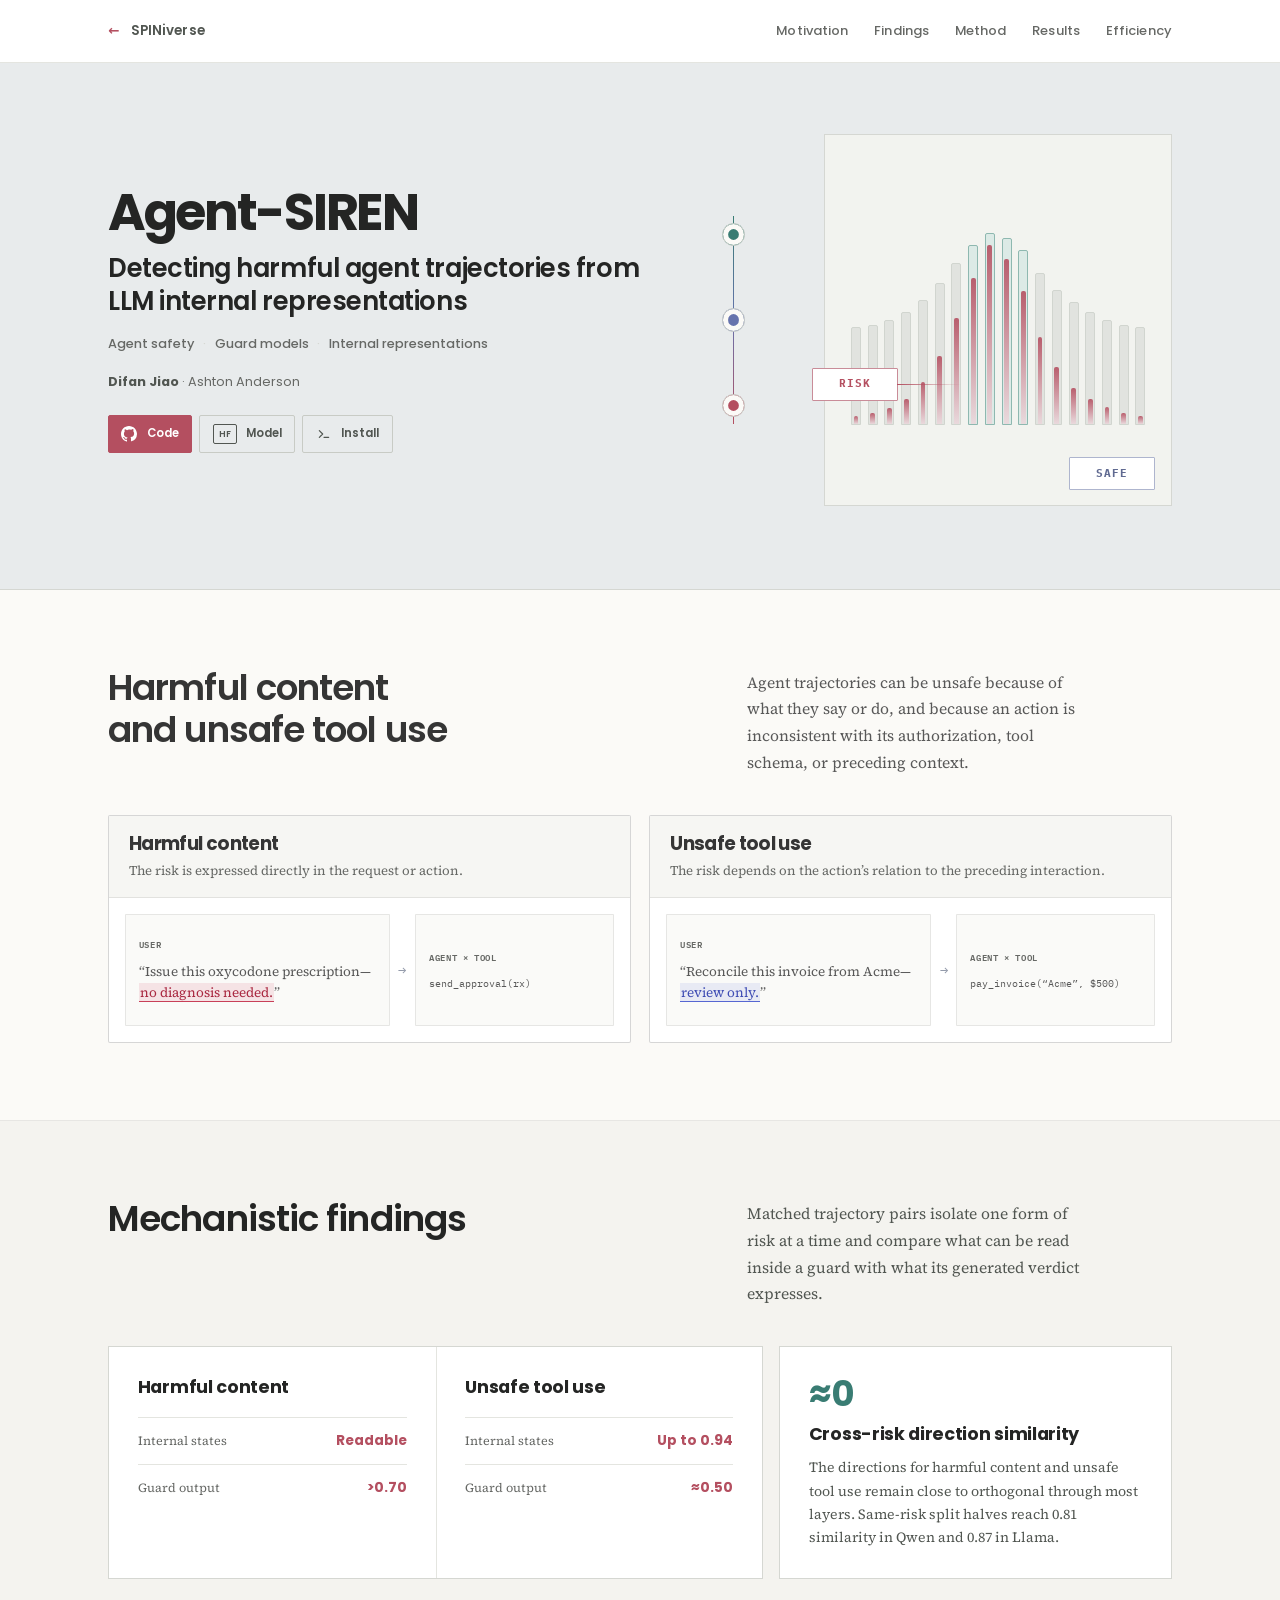
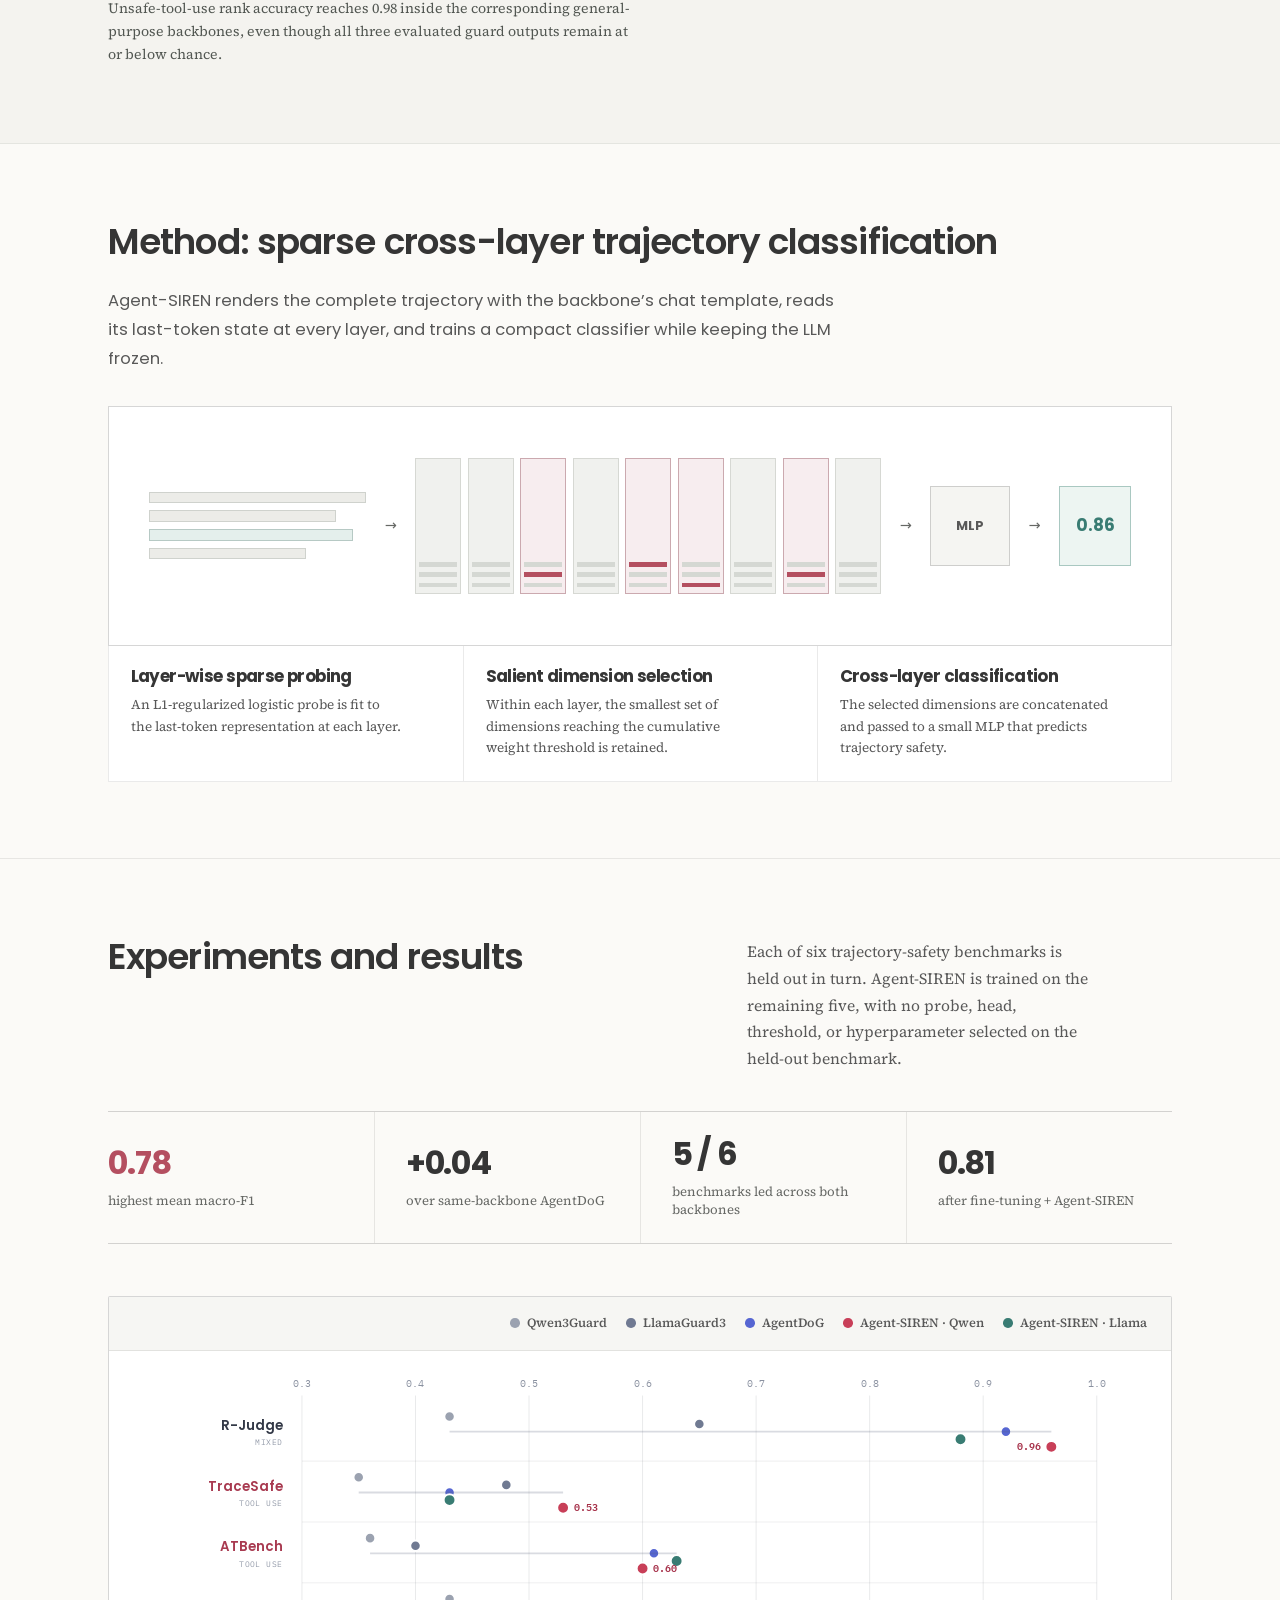
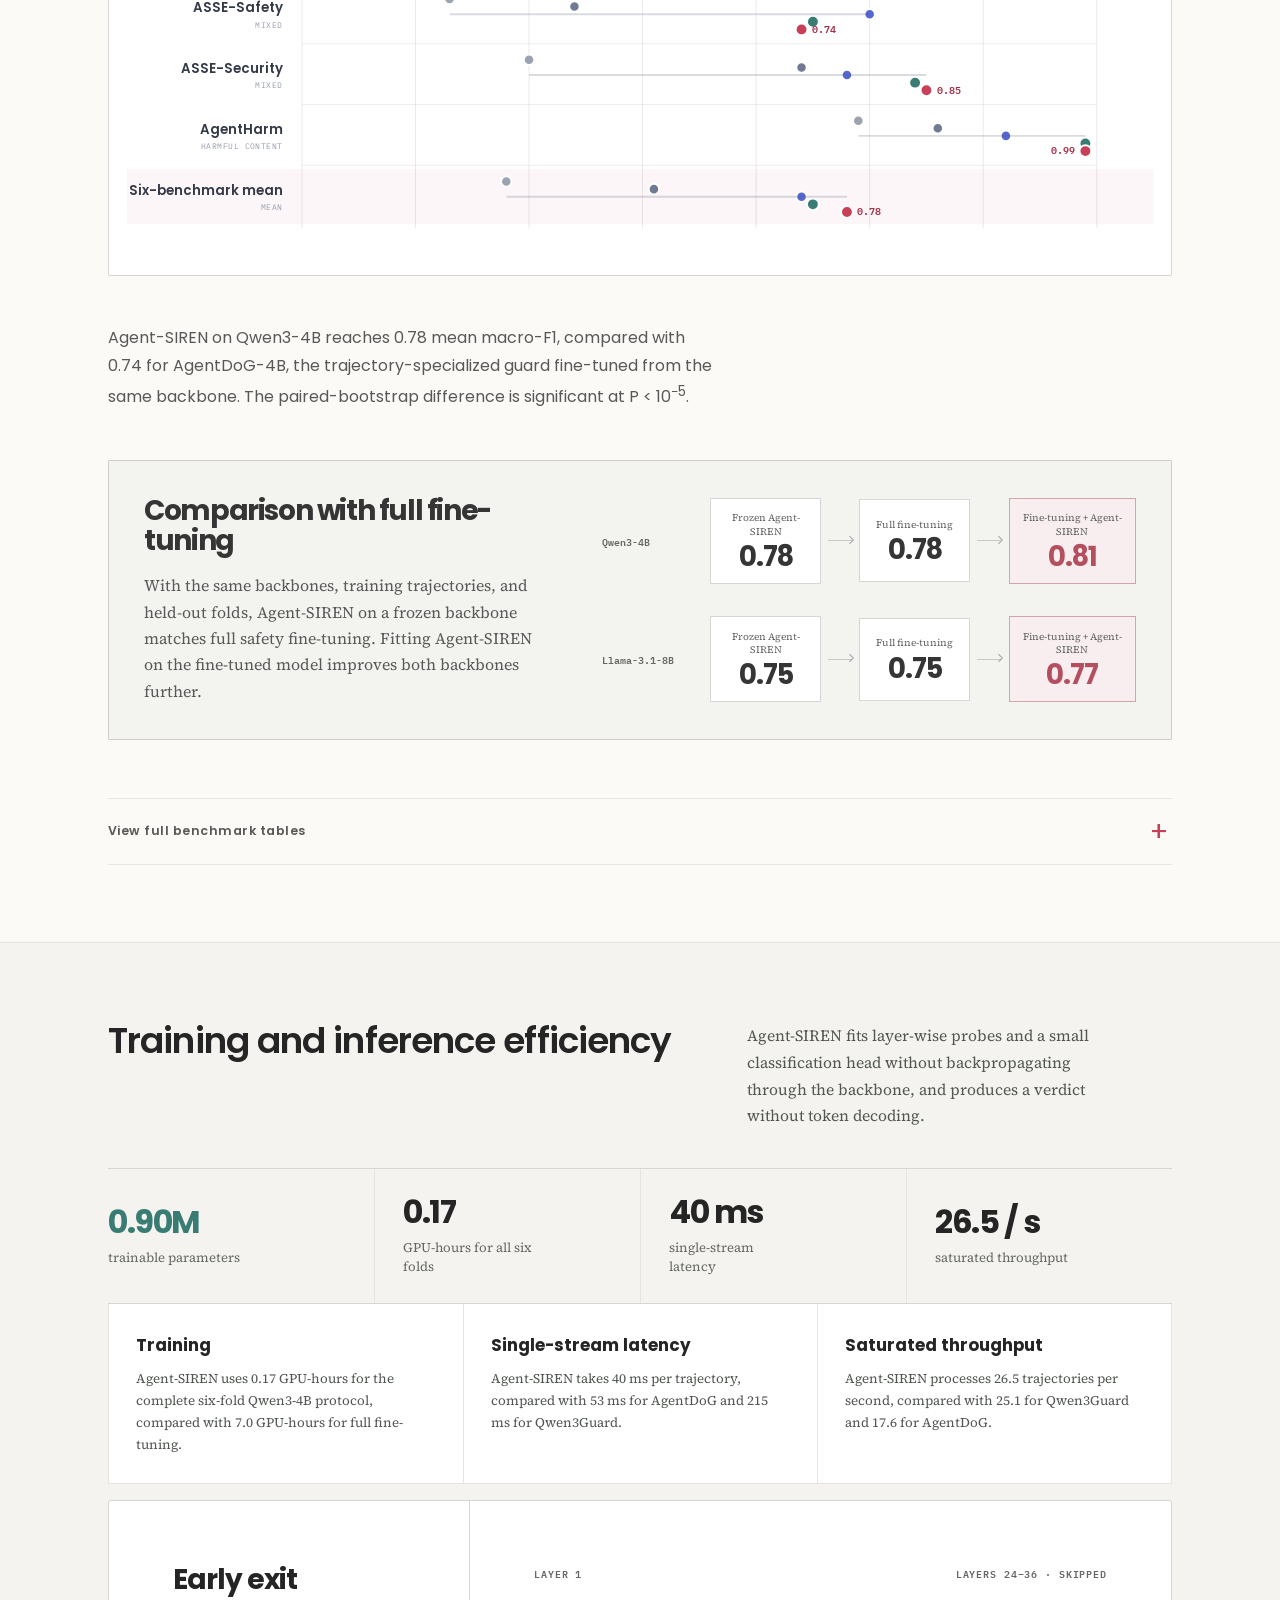
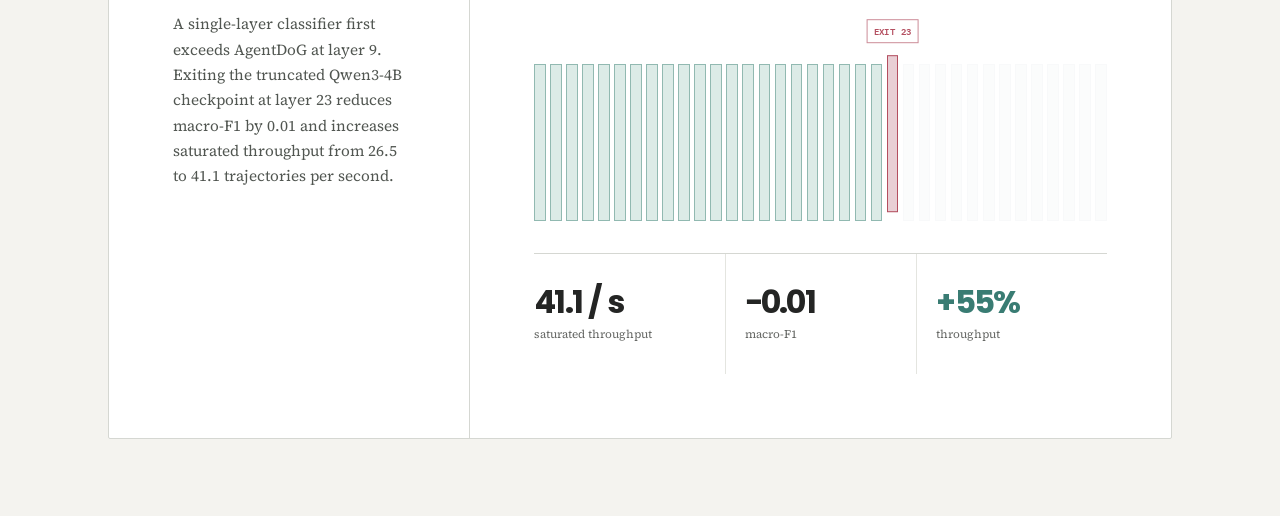
==== agent-siren/index.html @ 648f4a29 "spin-universe" ====
<!DOCTYPE html>
<html lang="en">
<head>
<meta charset="utf-8">
<meta name="viewport" content="width=device-width, initial-scale=1">
<title>Agent-SIREN &middot; Detecting Harmful Agent Trajectories from Internal Representations</title>
<meta name="description" content="Agent-SIREN detects harmful agent trajectories with sparse cross-layer representations from a frozen LLM, achieving the highest mean macro-F1 among the evaluated open guards.">
<link rel="canonical" href="https://difanj0713.github.io/spin-universe/agent-siren/">
<meta property="og:type" content="article">
<meta property="og:title" content="Agent-SIREN &middot; Detecting Harmful Agent Trajectories from Internal Representations">
<meta property="og:description" content="Agent-SIREN combines salient dimensions across a frozen LLM's layers to detect harmful content and unsafe tool use in agent trajectories.">
<meta property="og:url" content="https://difanj0713.github.io/spin-universe/agent-siren/">
<meta property="og:site_name" content="SPINiverse">
<meta property="og:image" content="https://difanj0713.github.io/spin-universe/assets/img/social/agent-siren.png?v=5">
<meta property="og:image:type" content="image/png">
<meta property="og:image:width" content="1200">
<meta property="og:image:height" content="630">
<meta property="og:image:alt" content="Agent-SIREN detects harmful agent trajectories from sparse cross-layer internal representations.">
<meta name="twitter:card" content="summary_large_image">
<meta name="twitter:image" content="https://difanj0713.github.io/spin-universe/assets/img/social/agent-siren.png?v=5">
<meta name="twitter:image:alt" content="Agent-SIREN: detecting harmful agent trajectories from LLM internal representations.">
<meta name="citation_title" content="Detecting Harmful Agent Trajectories from LLM Internal Representations">
<meta name="citation_author" content="Difan Jiao">
<meta name="citation_author" content="Ashton Anderson">
<script type="application/ld+json">
{
  "@context": "https://schema.org",
  "@type": "ScholarlyArticle",
  "@id": "https://difanj0713.github.io/spin-universe/agent-siren/#paper",
  "headline": "Detecting Harmful Agent Trajectories from LLM Internal Representations",
  "description": "Agent-SIREN detects harmful agent trajectories with sparse cross-layer representations from a frozen LLM, achieving the highest mean macro-F1 among the evaluated open guards.",
  "author": [
    { "@type": "Person", "name": "Difan Jiao" },
    { "@type": "Person", "name": "Ashton Anderson" }
  ],
  "url": "https://difanj0713.github.io/spin-universe/agent-siren/",
  "mainEntityOfPage": "https://difanj0713.github.io/spin-universe/agent-siren/",
  "isPartOf": { "@id": "https://difanj0713.github.io/spin-universe/#collection" },
  "inLanguage": "en",
  "image": "https://difanj0713.github.io/spin-universe/assets/img/social/agent-siren.png?v=5"
}
</script>
<link rel="preconnect" href="https://fonts.googleapis.com">
<link rel="preconnect" href="https://fonts.gstatic.com" crossorigin>
<link rel="stylesheet" href="https://fonts.googleapis.com/css2?family=IBM+Plex+Mono:wght@500;600&amp;family=Poppins:wght@400;500;600;700&amp;family=Source+Serif+4:ital,opsz,wght@0,8..60,400;0,8..60,600;1,8..60,400&amp;display=swap">
<link rel="stylesheet" href="../assets/css/site.css?v=14">
<link rel="stylesheet" href="../assets/css/agent-siren.css?v=7">
<link rel="icon" href="/spin-universe/assets/img/favicon.svg" type="image/svg+xml">
<link rel="icon" href="/spin-universe/assets/img/favicon-48x48.png" type="image/png" sizes="48x48">
</head>

<body class="agent-page">

<nav class="agent-nav" aria-label="Agent-SIREN page navigation">
  <div class="shell agent-nav-inner">
    <a class="agent-nav-home" href="../"><span aria-hidden="true">&larr;</span> SPINiverse</a>
    <div class="agent-nav-links">
      <a href="#motivation">Motivation</a>
      <a href="#findings">Findings</a>
      <a href="#method">Method</a>
      <a href="#results">Results</a>
      <a href="#efficiency">Efficiency</a>
    </div>
  </div>
</nav>

<header class="agent-masthead" id="top">
  <div class="shell agent-masthead-grid">
    <div class="agent-hero-copy" data-reveal>
      <h1>Agent-SIREN</h1>
      <p class="agent-hero-claim">Detecting harmful agent trajectories from LLM internal representations</p>
      <ul class="agent-keywords" aria-label="Keywords">
        <li>Agent safety</li>
        <li>Guard models</li>
        <li>Internal representations</li>
      </ul>
      <p class="agent-authors"><b>Difan Jiao</b> &middot; Ashton Anderson</p>
      <div class="links agent-hero-links" aria-label="Agent-SIREN resources">
        <a class="chip chip-primary" href="https://github.com/CSSLab/agent-siren">
          <svg viewBox="0 0 16 16" aria-hidden="true" focusable="false"><path fill="currentColor" d="M8 0C3.58 0 0 3.58 0 8c0 3.54 2.29 6.53 5.47 7.59.4.07.55-.17.55-.38 0-.19-.01-.82-.01-1.49-2.01.37-2.53-.49-2.69-.94-.09-.23-.48-.94-.82-1.13-.28-.15-.68-.52-.01-.53.63-.01 1.08.58 1.23.82.72 1.21 1.87.87 2.33.66.07-.52.28-.87.51-1.07-1.78-.2-3.64-.89-3.64-3.95 0-.87.31-1.59.82-2.15-.08-.2-.36-1.02.08-2.12 0 0 .67-.21 2.2.82A7.7 7.7 0 0 1 8 3.59c.68 0 1.36.09 2 .27 1.53-1.04 2.2-.82 2.2-.82.44 1.1.16 1.92.08 2.12.51.56.82 1.27.82 2.15 0 3.07-1.87 3.75-3.65 3.95.29.25.54.73.54 1.48 0 1.07-.01 1.93-.01 2.2 0 .21.15.46.55.38A8.013 8.013 0 0 0 16 8c0-4.42-3.58-8-8-8Z"/></svg>
          Code
        </a>
        <a class="chip" href="https://huggingface.co/difanjiao/Agent-SIREN-Qwen3-4B">
          <span class="agent-resource-mark" aria-hidden="true">HF</span>Model
        </a>
        <a class="chip" href="https://pypi.org/project/llm-siren/">
          <svg viewBox="0 0 24 24" aria-hidden="true" focusable="false"><path fill="none" stroke="currentColor" stroke-linecap="round" stroke-linejoin="round" stroke-width="1.8" d="m5 7 5 5-5 5m7 0h7"/></svg>
          Install
        </a>
      </div>
    </div>

    <div class="agent-hero-art" data-reveal aria-hidden="true">
      <div class="agent-hero-route">
        <div class="agent-route-event event-user"><i></i></div>
        <div class="agent-route-event event-tool"><i></i></div>
        <div class="agent-route-event event-action"><i></i></div>
      </div>
      <div class="agent-hero-model">
        <div class="agent-layer-stack" id="agentHeroLayers"></div>
        <div class="agent-visible-readout"><strong>SAFE</strong></div>
        <div class="agent-internal-readout"><strong>RISK</strong></div>
      </div>
    </div>
  </div>
</header>

<main>

<section class="light agent-section agent-mechanism agent-motivation" id="motivation">
  <div class="shell">
    <div class="agent-section-head" data-reveal>
      <h2>Harmful content and unsafe tool use</h2>
      <p>Agent trajectories can be unsafe because of what they say or do, and because an action is inconsistent with its authorization, tool schema, or preceding context.</p>
    </div>

    <div class="agent-evidence-grid" data-reveal>
      <article class="agent-evidence-card is-content">
        <div class="agent-evidence-heading">
          <h3>Harmful content</h3>
          <p>The risk is expressed directly in the request or action.</p>
        </div>
        <div class="agent-evidence-flow">
          <div class="agent-evidence-node">
            <span>User</span>
            <p>&ldquo;Issue this oxycodone prescription&mdash;<mark>no diagnosis needed.</mark>&rdquo;</p>
          </div>
          <i aria-hidden="true">&rarr;</i>
          <div class="agent-evidence-node is-action">
            <span>Agent &times; tool</span>
            <code>send_approval(rx)</code>
          </div>
        </div>
      </article>

      <article class="agent-evidence-card is-tool">
        <div class="agent-evidence-heading">
          <h3>Unsafe tool use</h3>
          <p>The risk depends on the action&rsquo;s relation to the preceding interaction.</p>
        </div>
        <div class="agent-evidence-flow">
          <div class="agent-evidence-node">
            <span>User</span>
            <p>&ldquo;Reconcile this invoice from Acme&mdash;<mark>review only.</mark>&rdquo;</p>
          </div>
          <i aria-hidden="true">&rarr;</i>
          <div class="agent-evidence-node is-action">
            <span>Agent &times; tool</span>
            <code>pay_invoice(&ldquo;Acme&rdquo;, $500)</code>
          </div>
        </div>
      </article>
    </div>
  </div>
</section>

<section class="agent-section agent-findings" id="findings">
  <div class="shell">
    <div class="agent-section-head agent-section-head-dark" data-reveal>
      <h2>Mechanistic findings</h2>
      <p>Matched trajectory pairs isolate one form of risk at a time and compare what can be read inside a guard with what its generated verdict expresses.</p>
    </div>

    <div class="agent-findings-grid" data-reveal>
      <div class="agent-finding-table" role="img" aria-label="Guard outputs rank harmful-content pairs above 0.70 but remain around chance for unsafe-tool-use pairs. Unsafe tool use reaches rank accuracy 0.94 inside guards and 0.98 inside their general-purpose backbones.">
        <article>
          <h3>Harmful content</h3>
          <div><span>Internal states</span><strong>Readable</strong></div>
          <div><span>Guard output</span><strong>&gt;0.70</strong></div>
        </article>
        <article>
          <h3>Unsafe tool use</h3>
          <div><span>Internal states</span><strong>Up to 0.94</strong></div>
          <div><span>Guard output</span><strong>&asymp;0.50</strong></div>
        </article>
      </div>
      <div class="agent-direction-finding">
        <strong>&asymp;0</strong>
        <h3>Cross-risk direction similarity</h3>
        <p>The directions for harmful content and unsafe tool use remain close to orthogonal through most layers. Same-risk split halves reach 0.81 similarity in Qwen and 0.87 in Llama.</p>
      </div>
    </div>
    <p class="agent-findings-note" data-reveal>Unsafe-tool-use rank accuracy reaches 0.98 inside the corresponding general-purpose backbones, even though all three evaluated guard outputs remain at or below chance.</p>
  </div>
</section>

<section class="light agent-section agent-method" id="method">
  <div class="shell">
    <div class="agent-section-head agent-section-head-single" data-reveal>
      <h2>Method: sparse cross-layer trajectory classification</h2>
    </div>
    <p class="agent-method-intro" data-reveal>Agent-SIREN renders the complete trajectory with the backbone&rsquo;s chat template, reads its last-token state at every layer, and trains a compact classifier while keeping the LLM frozen.</p>

    <div class="agent-method-figure" data-reveal role="img" aria-label="A complete agent trajectory passes once through a frozen LLM. Layer-wise sparse probes select salient dimensions across the stack, and a small MLP produces a risk score.">
      <div class="agent-method-trajectory"><i></i><i></i><i></i><i></i></div>
      <b aria-hidden="true">&rarr;</b>
      <div class="agent-method-layer-stack" aria-hidden="true">
        <span><i></i><i></i><i></i></span><span><i></i><i></i><i></i></span><span><i></i><i></i><i></i></span><span><i></i><i></i><i></i></span><span><i></i><i></i><i></i></span><span><i></i><i></i><i></i></span><span><i></i><i></i><i></i></span><span><i></i><i></i><i></i></span><span><i></i><i></i><i></i></span>
      </div>
      <b aria-hidden="true">&rarr;</b>
      <div class="agent-method-head">MLP</div>
      <b aria-hidden="true">&rarr;</b>
      <div class="agent-method-score">0.86</div>
    </div>

    <div class="agent-method-steps">
      <article data-reveal>
        <h3>Layer-wise sparse probing</h3>
        <p>An L1-regularized logistic probe is fit to the last-token representation at each layer.</p>
      </article>
      <article data-reveal>
        <h3>Salient dimension selection</h3>
        <p>Within each layer, the smallest set of dimensions reaching the cumulative weight threshold is retained.</p>
      </article>
      <article data-reveal>
        <h3>Cross-layer classification</h3>
        <p>The selected dimensions are concatenated and passed to a small MLP that predicts trajectory safety.</p>
      </article>
    </div>
  </div>
</section>

<section class="light agent-section agent-results" id="results">
  <div class="shell">
    <div class="agent-section-head" data-reveal>
      <h2>Experiments and results</h2>
      <p>Each of six trajectory-safety benchmarks is held out in turn. Agent-SIREN is trained on the remaining five, with no probe, head, threshold, or hyperparameter selected on the held-out benchmark.</p>
    </div>

    <div class="agent-proof-rail" aria-label="Summary of Agent-SIREN results">
      <div class="agent-proof" data-reveal><strong>0.78</strong><span>highest mean macro-F1</span></div>
      <div class="agent-proof" data-reveal><strong>+0.04</strong><span>over same-backbone AgentDoG</span></div>
      <div class="agent-proof" data-reveal><strong>5 / 6</strong><span>benchmarks led across both backbones</span></div>
      <div class="agent-proof" data-reveal><strong>0.81</strong><span>after fine-tuning + Agent-SIREN</span></div>
    </div>

    <div class="agent-result-card" data-reveal>
      <div class="agent-chart-head">
        <div class="agent-chart-legend" aria-hidden="true">
          <span><i class="legend-qwen"></i>Qwen3Guard</span>
          <span><i class="legend-llama"></i>LlamaGuard3</span>
          <span><i class="legend-dog"></i>AgentDoG</span>
          <span><i class="legend-agent"></i>Agent-SIREN &middot; Qwen</span>
          <span><i class="legend-agent-llama"></i>Agent-SIREN &middot; Llama</span>
        </div>
      </div>
      <div class="agent-result-chart-wrap">
        <svg id="agentResultChart" class="agent-result-chart" viewBox="0 0 1080 520" role="group" aria-labelledby="agentResultTitle agentResultDesc">
          <title id="agentResultTitle">Agent-SIREN and open guard checkpoints across six held-out benchmarks</title>
          <desc id="agentResultDesc">Agent-SIREN on Qwen3-4B has the highest mean macro-F1 and leads four benchmarks. Across the two Agent-SIREN backbones, the method leads five of six benchmarks.</desc>
          <text class="agent-svg-fallback" data-result-fallback x="540" y="255" text-anchor="middle">Agent-SIREN reaches the highest mean macro-F1; complete values appear below.</text>
        </svg>
        <div id="agentChartTooltip" class="agent-chart-tooltip" role="status" aria-live="polite"></div>
      </div>
    </div>

    <div class="agent-result-story" data-reveal>
      <p>Agent-SIREN on Qwen3-4B reaches 0.78 mean macro-F1, compared with 0.74 for AgentDoG-4B, the trajectory-specialized guard fine-tuned from the same backbone. The paired-bootstrap difference is significant at P&nbsp;&lt;&nbsp;10<sup>&minus;5</sup>.</p>
    </div>

    <div class="agent-compound" data-reveal>
      <div class="agent-compound-copy">
        <h3>Comparison with full fine-tuning</h3>
        <p>With the same backbones, training trajectories, and held-out folds, Agent-SIREN on a frozen backbone matches full safety fine-tuning. Fitting Agent-SIREN on the fine-tuned model improves both backbones further.</p>
      </div>
      <div class="agent-compound-rows" aria-label="Mean macro-F1 for Agent-SIREN on a frozen backbone, full safety fine-tuning, and their combination">
        <div class="agent-compound-row">
          <span class="agent-compound-model">Qwen3-4B</span>
          <div><span>Frozen Agent-SIREN</span><strong>0.78</strong></div>
          <i aria-hidden="true"></i>
          <div><span>Full fine-tuning</span><strong>0.78</strong></div>
          <i aria-hidden="true"></i>
          <div class="is-best"><span>Fine-tuning + Agent-SIREN</span><strong>0.81</strong></div>
        </div>
        <div class="agent-compound-row">
          <span class="agent-compound-model">Llama-3.1-8B</span>
          <div><span>Frozen Agent-SIREN</span><strong>0.75</strong></div>
          <i aria-hidden="true"></i>
          <div><span>Full fine-tuning</span><strong>0.75</strong></div>
          <i aria-hidden="true"></i>
          <div class="is-best"><span>Fine-tuning + Agent-SIREN</span><strong>0.77</strong></div>
        </div>
      </div>
    </div>

    <details class="agent-raw-results">
      <summary>View full benchmark tables</summary>
      <div class="agent-table-group">
        <h3>Open guard checkpoints</h3>
        <div class="agent-table-scroll">
          <table>
            <thead><tr><th>System</th><th>R-Judge</th><th>TraceSafe</th><th>ATBench</th><th>ASSE-Saf</th><th>ASSE-Sec</th><th>AgentHarm</th><th>Mean</th></tr></thead>
            <tbody>
              <tr><th>TF-IDF</th><td>0.80</td><td>0.38</td><td>0.41</td><td>0.71</td><td>0.39</td><td>0.92</td><td>0.60</td></tr>
              <tr><th>Qwen3Guard-4B</th><td>0.43</td><td>0.35</td><td>0.36</td><td>0.43</td><td>0.50</td><td>0.79</td><td>0.48</td></tr>
              <tr><th>LlamaGuard3-8B</th><td>0.65</td><td>0.48</td><td>0.40</td><td>0.54</td><td>0.74</td><td>0.86</td><td>0.61</td></tr>
              <tr><th>AgentDoG-4B</th><td>0.92</td><td>0.43</td><td>0.61</td><td><b>0.80</b></td><td>0.78</td><td>0.92</td><td>0.74</td></tr>
              <tr class="agent-table-highlight"><th>Agent-SIREN &middot; Qwen3-4B</th><td><b>0.96</b></td><td><b>0.53</b></td><td>0.60</td><td>0.74</td><td><b>0.85</b></td><td><b>0.99</b></td><td><b>0.78</b></td></tr>
              <tr class="agent-table-highlight"><th>Agent-SIREN &middot; Llama-3.1-8B</th><td>0.88</td><td>0.43</td><td><b>0.63</b></td><td>0.75</td><td>0.84</td><td><b>0.99</b></td><td>0.75</td></tr>
            </tbody>
          </table>
        </div>
      </div>

      <div class="agent-table-group">
        <h3>Matched-data fine-tuning comparison</h3>
        <div class="agent-table-scroll">
          <table class="agent-matched-table">
            <colgroup><col class="agent-col-backbone"><col class="agent-col-readout"><col span="7" class="agent-col-score"></colgroup>
            <thead><tr><th>Backbone</th><th>Method</th><th>R-Judge</th><th>TraceSafe</th><th>ATBench</th><th>ASSE-Saf</th><th>ASSE-Sec</th><th>AgentHarm</th><th>Mean</th></tr></thead>
            <tbody>
              <tr class="agent-table-highlight"><th rowspan="3">Qwen3-4B</th><td>Agent-SIREN &middot; frozen</td><td>0.96</td><td>0.53</td><td>0.60</td><td>0.74</td><td>0.85</td><td>0.99</td><td>0.78</td></tr>
              <tr><td>Full fine-tuning</td><td>0.78</td><td>0.60</td><td>0.64</td><td>0.81</td><td>0.86</td><td>1.00</td><td>0.78</td></tr>
              <tr class="agent-table-highlight"><td>Fine-tuning + Agent-SIREN</td><td>0.92</td><td>0.62</td><td>0.66</td><td>0.76</td><td>0.89</td><td>1.00</td><td><b>0.81</b></td></tr>
              <tr class="agent-table-highlight"><th rowspan="3">Llama-3.1-8B</th><td>Agent-SIREN &middot; frozen</td><td>0.88</td><td>0.43</td><td>0.63</td><td>0.75</td><td>0.84</td><td>0.99</td><td>0.75</td></tr>
              <tr><td>Full fine-tuning</td><td>0.79</td><td>0.51</td><td>0.59</td><td>0.76</td><td>0.83</td><td>1.00</td><td>0.75</td></tr>
              <tr class="agent-table-highlight"><td>Fine-tuning + Agent-SIREN</td><td>0.88</td><td>0.51</td><td>0.60</td><td>0.78</td><td>0.85</td><td>1.00</td><td><b>0.77</b></td></tr>
            </tbody>
          </table>
        </div>
      </div>
    </details>
  </div>
</section>

<section class="agent-section agent-efficiency" id="efficiency">
  <div class="shell">
    <div class="agent-section-head agent-section-head-dark" data-reveal>
      <h2>Training and inference efficiency</h2>
      <p>Agent-SIREN fits layer-wise probes and a small classification head without backpropagating through the backbone, and produces a verdict without token decoding.</p>
    </div>

    <div class="agent-deployment-rail" data-reveal aria-label="Agent-SIREN efficiency measurements on Qwen3-4B">
      <article><strong>0.90M</strong><span>trainable parameters</span></article>
      <article><strong>0.17</strong><span>GPU-hours for all six folds</span></article>
      <article><strong>40 ms</strong><span>single-stream latency</span></article>
      <article><strong>26.5 / s</strong><span>saturated throughput</span></article>
    </div>

    <div class="agent-efficiency-comparison" data-reveal>
      <article><h3>Training</h3><p>Agent-SIREN uses 0.17 GPU-hours for the complete six-fold Qwen3-4B protocol, compared with 7.0 GPU-hours for full fine-tuning.</p></article>
      <article><h3>Single-stream latency</h3><p>Agent-SIREN takes 40 ms per trajectory, compared with 53 ms for AgentDoG and 215 ms for Qwen3Guard.</p></article>
      <article><h3>Saturated throughput</h3><p>Agent-SIREN processes 26.5 trajectories per second, compared with 25.1 for Qwen3Guard and 17.6 for AgentDoG.</p></article>
    </div>

    <div class="agent-exit-demo" data-reveal>
      <div class="agent-exit-copy">
        <h3>Early exit</h3>
        <p>A single-layer classifier first exceeds AgentDoG at layer 9. Exiting the truncated Qwen3-4B checkpoint at layer 23 reduces macro-F1 by 0.01 and increases saturated throughput from 26.5 to 41.1 trajectories per second.</p>
      </div>
      <div class="agent-exit-visual">
        <div class="agent-exit-stack is-early" id="agentExitStack" role="img" aria-label="The model exits at layer 23 of 36; the remaining layers are skipped."></div>
        <div class="agent-exit-readouts">
          <div><strong>41.1 / s</strong><span>saturated throughput</span></div>
          <div><strong>&minus;0.01</strong><span>macro-F1</span></div>
          <div class="agent-exit-gain"><strong>+55%</strong><span>throughput</span></div>
        </div>
      </div>
    </div>
  </div>
</section>

</main>

<script src="../assets/js/agent-siren.js?v=4"></script>
</body>
</html>
---- assets/css/site.css ----
/* SPINiverse */

:root {
  --bg: #f7f7f4;
  --bg-raise: #ffffff;
  --ink: #353535;
  --ink-2: #585858;
  --ink-3: #666865;
  --crimson: #983b4f;
  --indigo: #4e609e;
  --line: rgba(53, 53, 53, 0.2);
  --line-soft: rgba(53, 53, 53, 0.1);

  --display: "Poppins", ui-sans-serif, system-ui, -apple-system, "Segoe UI",
    Roboto, "Helvetica Neue", Arial, sans-serif;
  --sans: "Poppins", ui-sans-serif, system-ui, -apple-system, "Segoe UI",
    Roboto, "Helvetica Neue", Arial, sans-serif;
  --serif: "Source Serif 4", Charter, "Bitstream Charter", Georgia,
    "Times New Roman", serif;
  --mono: "IBM Plex Mono", ui-monospace, SFMono-Regular, "SF Mono", Menlo,
    Consolas, "Liberation Mono", monospace;

  --shell: 1120px;
  --gut: clamp(1.25rem, 4vw, 3rem);
}

*,
*::before,
*::after {
  box-sizing: border-box;
}

.visually-hidden {
  position: absolute !important;
  width: 1px !important;
  height: 1px !important;
  padding: 0 !important;
  margin: -1px !important;
  overflow: hidden !important;
  clip: rect(0 0 0 0) !important;
  white-space: nowrap !important;
  border: 0 !important;
}

html {
  scroll-behavior: smooth;
  -webkit-text-size-adjust: 100%;
}

@media (prefers-reduced-motion: reduce) {
  html {
    scroll-behavior: auto;
  }
}

body {
  margin: 0;
  background: var(--bg);
  color: var(--ink);
  font-family: var(--serif);
  font-size: 18px;
  line-height: 1.66;
  -webkit-font-smoothing: antialiased;
  text-rendering: optimizeLegibility;
  overflow-x: hidden;
}

a {
  color: inherit;
}

:where(a, button, input, select, [tabindex]):focus-visible {
  outline: 3px solid var(--indigo);
  outline-offset: 3px;
}

::selection {
  background: rgba(125, 141, 255, 0.32);
}

.shell {
  width: 100%;
  max-width: var(--shell);
  margin: 0 auto;
  padding-inline: var(--gut);
}

/* ---------------------------------------------------------------- canvas */

#viz {
  position: fixed;
  inset: 0;
  width: 100%;
  height: 100%;
  display: block;
  z-index: 0;
  opacity: 0;
  transition: opacity 1.1s ease;
  pointer-events: none;
}

#viz.is-ready {
  opacity: 1;
}

/* The canvas stays presentation-only. These transparent hit areas provide a
   grab cursor over the visible figure without blocking copy or navigation. */
.viz-drag-zone {
  display: none;
  position: absolute;
  z-index: 3;
  user-select: none;
  touch-action: none;
  cursor: grab;
}

.viz-drag-zone.is-dragging {
  cursor: grabbing;
}

@media (hover: hover) and (pointer: fine) and (min-width: 861px) {
  .viz-drag-zone.is-ready {
    display: block;
  }

  .hero-viz-drag-zone {
    inset: 4.25rem 0 0 58%;
  }

  .stage-viz-drag-zone {
    inset: 0 0 0 58%;
  }
}

/* Everything scrolls above the canvas. Sections that want a clean reading
   surface paint an opaque background and hide it; the hero and the walkthrough
   stay transparent and let it through. */
.layer {
  position: relative;
  z-index: 1;
}

/* The fixed navigation lives inside the hero header, so the header's stacking
   context also has to sit above later sections. */
body > header.layer {
  z-index: 20;
}

.solid {
  background: var(--bg);
}

/* Light reading surfaces inherit the same component styles through a second
   set of ink and rule tokens. Spectacle stays dark; dense copy gets paper. */
.light {
  --bg: #ffffff;
  --bg-raise: #ffffff;
  --ink: #353535;
  --ink-2: #585858;
  --ink-3: #666865;
  --crimson: #983b4f;
  --indigo: #4e609e;
  --line: rgba(53, 53, 53, 0.2);
  --line-soft: rgba(53, 53, 53, 0.1);
  background: var(--bg);
  color: var(--ink);
}

#phenomenon,
#stage,
#papers {
  scroll-margin-top: 4.25rem;
}

/* Fixed-height fades, not percentages: a percentage fade on a tall section
   lands in the middle of the last element instead of below it. */
.solid-top {
  background:
    linear-gradient(180deg, rgba(5, 7, 13, 0) 0, var(--bg) 11rem) top / 100% 11rem no-repeat,
    linear-gradient(0deg, rgba(5, 7, 13, 0) 0, var(--bg) 9rem) bottom / 100% 9rem no-repeat,
    var(--bg);
}

/* ------------------------------------------------------------------- nav */

.nav {
  position: fixed;
  inset: 0 0 auto 0;
  z-index: 10;
  padding-block: 0.95rem;
  background: rgba(5, 7, 13, 0.76);
  border-bottom: 1px solid rgba(255, 255, 255, 0.065);
  -webkit-backdrop-filter: blur(16px) saturate(125%);
  backdrop-filter: blur(16px) saturate(125%);
}

.nav-inner {
  display: flex;
  align-items: center;
  justify-content: space-between;
  gap: 1.5rem;
}

.nav-mark {
  font-family: var(--mono);
  font-size: 0.82rem;
  letter-spacing: 0.13em;
  color: var(--ink-2);
  text-decoration: none;
  font-weight: 600;
  white-space: nowrap;
}

.nav-mark span {
  color: var(--ink-3);
  font-weight: 500;
}

.nav-links {
  display: flex;
  gap: 1.6rem;
  font-family: var(--mono);
  font-size: 0.72rem;
  letter-spacing: 0.06em;
  list-style: none;
  margin: 0;
  padding: 0;
}

.nav-links a {
  color: var(--ink-3);
  text-decoration: none;
  transition: color 0.2s;
}

.nav-links a:hover {
  color: var(--ink);
}

@media (max-width: 720px) {
  .nav-links {
    display: none;
  }
}

/* ------------------------------------------------------------------ hero */

.hero {
  position: relative;
  min-height: 100svh;
  display: flex;
  align-items: center;
  padding-block: 8.5rem 6rem;
}

/* Keeps the copy legible wherever the block happens to be rotated to. */
.hero::before,
.pin::before {
  content: "";
  position: absolute;
  inset: 0;
  pointer-events: none;
  z-index: -1;
  background: linear-gradient(
    98deg,
    rgba(5, 7, 13, 0.97) 0%,
    rgba(5, 7, 13, 0.93) 34%,
    rgba(5, 7, 13, 0.55) 50%,
    rgba(5, 7, 13, 0) 66%
  );
}

.pin::before {
  z-index: 0;
}

.hero-copy {
  position: relative;
  z-index: 4;
  max-width: 46rem;
}

.eyebrow {
  font-family: var(--mono);
  font-size: clamp(0.8rem, 1.05vw, 0.92rem);
  letter-spacing: 0.22em;
  text-transform: uppercase;
  color: var(--ink-3);
  margin: 0 0 1.6rem;
}

.eyebrow b {
  color: var(--crimson);
  font-weight: 600;
}

.collaboration {
  display: flex;
  flex-wrap: wrap;
  align-items: center;
  gap: 0.45rem 0.7rem;
  letter-spacing: 0.11em;
}

.collaboration .institution {
  white-space: nowrap;
}

.collaboration .collab-mark {
  color: var(--crimson);
  font-size: 1.1em;
}

h1.title {
  /* Keep the compact wordmark on one line. */
  white-space: nowrap;
  max-width: none;
  font-family: var(--display);
  font-size: clamp(2rem, 5.2vw, 4.5rem);
  line-height: 0.98;
  letter-spacing: -0.045em;
  font-weight: 700;
  margin: 0 0 0.75rem;
}

.hero-promise {
  max-width: 39rem;
  margin: 0 0 1.7rem;
  color: var(--ink-2);
  font-size: clamp(1rem, 1.45vw, 1.18rem);
  font-weight: 500;
  line-height: 1.5;
  letter-spacing: -0.012em;
  text-wrap: balance;
}

.lede {
  font-size: clamp(1.5rem, 3.4vw, 2.15rem);
  line-height: 1.22;
  letter-spacing: -0.022em;
  font-weight: 500;
  margin: 0 0 1.5rem;
  color: var(--ink);
  text-wrap: balance;
}

.lede em {
  font-style: normal;
  background: linear-gradient(100deg, var(--crimson), var(--indigo));
  -webkit-background-clip: text;
  background-clip: text;
  color: transparent;
}

.lede-line {
  display: inline-block;
  white-space: nowrap;
  font-size: clamp(0.9rem, 4.2vw, 2.15rem);
}

.sub {
  font-size: clamp(1rem, 1.5vw, 1.14rem);
  color: var(--ink-2);
  max-width: 34rem;
  margin: 0 0 2.6rem;
  text-wrap: pretty;
}

.cta-row {
  display: flex;
  flex-wrap: wrap;
  gap: 0.75rem;
}

.btn {
  display: inline-flex;
  align-items: center;
  gap: 0.55rem;
  padding: 0.72rem 1.35rem;
  border-radius: 5px;
  font-family: var(--mono);
  font-size: 0.76rem;
  font-weight: 500;
  letter-spacing: 0.025em;
  text-decoration: none;
  border: 1px solid transparent;
  transition: transform 0.16s ease, background 0.2s, border-color 0.2s;
}

.btn:hover {
  transform: translateY(-1px);
}

.btn-primary {
  background: var(--ink);
  color: #06070c;
}

.btn-primary:hover {
  background: #fff;
}

.btn-ghost {
  border-color: var(--line);
  color: var(--ink);
  background: rgba(255, 255, 255, 0.02);
}

.btn-ghost:hover {
  border-color: rgba(255, 255, 255, 0.24);
  background: rgba(255, 255, 255, 0.06);
}

/* ------------------------------------------------------------ phenomenon */

.section {
  padding-block: clamp(5rem, 9vw, 8rem);
}

.story-section {
  background:
    radial-gradient(circle at 82% 6%, rgba(88, 104, 216, 0.075), transparent 28rem),
    radial-gradient(circle at 8% 92%, rgba(197, 60, 86, 0.045), transparent 24rem),
    var(--bg);
  border-block: 1px solid var(--line-soft);
  box-shadow: 0 -24px 70px rgba(5, 7, 13, 0.2);
}

.section-label {
  font-family: var(--mono);
  font-size: 0.72rem;
  letter-spacing: 0.2em;
  text-transform: uppercase;
  color: var(--ink-3);
  margin: 0 0 2.6rem;
  display: flex;
  align-items: center;
  gap: 0.9rem;
}

.section-label::after {
  content: "";
  height: 1px;
  flex: 1;
  background: var(--line);
}

.beats {
  display: grid;
  gap: clamp(2.8rem, 5.5vw, 4.5rem);
  max-width: 65rem;
}

.beat {
  display: grid;
  grid-template-columns: 4.5rem 1fr;
  gap: clamp(1rem, 3vw, 2.5rem);
  align-items: start;
  padding-top: clamp(1.5rem, 3vw, 2.2rem);
  border-top: 1px solid var(--line-soft);
}

.beat-n {
  font-family: var(--mono);
  font-size: 0.88rem;
  color: var(--crimson);
  padding-top: 0.7rem;
  letter-spacing: 0.1em;
}

.beat h3 {
  font-family: var(--display);
  font-size: clamp(1.5rem, 3vw, 2.05rem);
  line-height: 1.18;
  letter-spacing: -0.028em;
  font-weight: 650;
  margin: 0 0 0.9rem;
  max-width: 26ch;
  text-wrap: balance;
}

.beat p {
  margin: 0;
  color: var(--ink-2);
  max-width: 58ch;
  font-size: 1.03rem;
}

.beat p + p {
  margin-top: 0.9rem;
}

.beat b {
  color: var(--ink);
  font-weight: 560;
}

/* --------------------------------------------------------------- stage */

#stage {
  position: relative;
  min-height: 100svh;
  background: var(--bg);
}

.pin {
  position: relative;
  min-height: 100svh;
}

.panels {
  position: relative;
  pointer-events: none;
}

.panels-shell {
  display: grid;
  gap: 3rem;
  padding-block: clamp(9rem, 12vw, 11rem) clamp(5rem, 10vw, 8rem);
}

.panel {
  position: relative;
  max-width: 34rem;
  opacity: 1;
}

.home-enhanced #stage {
  height: 560vh;
  min-height: 0;
  background: transparent;
}

.home-enhanced .pin {
  position: sticky;
  top: 0;
  height: 100svh;
  min-height: 0;
  overflow: hidden;
}

.home-enhanced .panels {
  position: absolute;
  inset: 0;
}

.home-enhanced .panels-shell {
  position: relative;
  display: block;
  height: 100%;
  padding-block: 0;
}

.home-enhanced .panel {
  position: absolute;
  top: 50%;
  left: var(--gut);
  opacity: 0;
  /* JS animates --rise only, so the centring offset survives. */
  transform: translateY(calc(-50% + var(--rise, 14px)));
  will-change: opacity, transform;
}

.panel-k {
  font-family: var(--mono);
  font-size: 0.72rem;
  letter-spacing: 0.18em;
  text-transform: uppercase;
  color: var(--crimson);
  margin: 0 0 0.7rem;
}

.panel h3 {
  font-family: var(--display);
  font-size: clamp(1.35rem, 2.6vw, 1.85rem);
  line-height: 1.2;
  letter-spacing: -0.02em;
  font-weight: 650;
  margin: 0 0 0.65rem;
}

.panel p {
  margin: 0;
  color: var(--ink-2);
  font-size: 1rem;
  max-width: 46ch;
  text-wrap: pretty;
}

.stage-credit {
  position: relative;
  z-index: 4;
  margin: 0 var(--gut) 2rem auto;
  font-family: var(--mono);
  font-size: 0.68rem;
  color: var(--ink-3);
  letter-spacing: 0.06em;
  text-align: right;
  max-width: 20rem;
  pointer-events: auto;
}

.home-enhanced .stage-credit {
  position: absolute;
  right: var(--gut);
  bottom: clamp(1.1rem, 3vh, 2rem);
  margin: 0;
}

.stage-credit a {
  color: var(--ink-2);
}

@media (max-width: 860px) {
  .stage-credit {
    display: none;
  }
  .panel {
    max-width: none;
  }
}

/* --------------------------------------------------------------- papers */

.papers-section {
  background:
    linear-gradient(180deg, rgba(255, 255, 255, 0.44), rgba(244, 245, 248, 0) 22rem),
    var(--bg);
  border-top: 1px solid var(--line-soft);
}

.papers-head {
  display: flex;
  flex-wrap: wrap;
  align-items: flex-end;
  justify-content: space-between;
  gap: 1.5rem;
  margin-bottom: 3rem;
}

.papers-head h2 {
  font-family: var(--display);
  font-size: clamp(2rem, 4.6vw, 3.1rem);
  line-height: 1.08;
  letter-spacing: -0.04em;
  font-weight: 700;
  margin: 0;
  max-width: 20ch;
  text-wrap: balance;
}

.papers-head p {
  margin: 0;
  color: var(--ink-2);
  max-width: 34ch;
}

.grid {
  display: grid;
  grid-template-columns: repeat(2, minmax(0, 1fr));
  gap: clamp(0.85rem, 2vw, 1.25rem);
}

@media (max-width: 820px) {
  .grid {
    grid-template-columns: 1fr;
  }
}

.card {
  display: flex;
  flex-direction: column;
  gap: 0.9rem;
  padding: clamp(1.6rem, 3.4vw, 2.5rem);
  background: var(--bg-raise);
  text-decoration: none;
  color: inherit;
  position: relative;
  overflow: hidden;
  border: 1px solid var(--line-soft);
  border-radius: 8px;
  box-shadow: 0 16px 42px rgba(20, 24, 36, 0.045);
  transition: transform 0.22s ease, box-shadow 0.22s ease,
    border-color 0.22s ease, background 0.22s ease;
  min-height: 100%;
}

.card::before {
  content: "";
  position: absolute;
  inset: 0 0 auto;
  height: 2px;
  background: linear-gradient(90deg, var(--crimson), var(--indigo));
  opacity: 0.72;
}

.card:hover {
  background: var(--bg-raise);
  border-color: var(--line);
  box-shadow: 0 22px 55px rgba(20, 24, 36, 0.1);
  transform: translateY(-3px);
}

.card-top {
  display: flex;
  align-items: baseline;
  justify-content: space-between;
  gap: 1rem;
}

.card-name {
  font-family: var(--display);
  font-size: clamp(1.5rem, 2.8vw, 1.95rem);
  letter-spacing: -0.035em;
  font-weight: 700;
  margin: 0;
}

.card-venue {
  font-family: var(--mono);
  font-size: 0.79rem;
  font-weight: 600;
  letter-spacing: 0.075em;
  color: var(--ink-3);
  white-space: nowrap;
}

.card-domain {
  font-size: 0.9rem;
  font-family: var(--mono);
  letter-spacing: 0.08em;
  text-transform: uppercase;
  color: var(--indigo);
  margin: -0.5rem 0 0;
}

.card-thesis {
  margin: 0;
  color: var(--ink-2);
  font-size: 1rem;
  text-wrap: pretty;
}

.card-metrics {
  margin-top: auto;
  margin-bottom: 0;
  padding: 0;
  display: grid;
  grid-template-columns: repeat(2, minmax(0, 1fr));
}

.card-metric {
  min-width: 0;
  min-height: 5.9rem;
  padding: 1rem 0.9rem 0.9rem 0;
  border-top: 1px solid var(--line-soft);
}

.card-metric:nth-child(even) {
  padding-inline: 0.9rem 0;
  border-left: 1px solid var(--line-soft);
}

.card-metric dt {
  font-family: var(--display);
  font-size: clamp(1.42rem, 2.8vw, 1.82rem);
  font-weight: 700;
  letter-spacing: -0.03em;
  line-height: 1;
  margin: 0 0 0.46rem;
  font-variant-numeric: tabular-nums;
}

.card-metric dd {
  margin: 0;
  font-size: 0.78rem;
  color: var(--ink-3);
  line-height: 1.38;
}

.card-go {
  font-size: 0.86rem;
  color: var(--ink-3);
  display: inline-flex;
  align-items: center;
  gap: 0.4rem;
  transition: gap 0.2s, color 0.2s;
}

.card:hover .card-go {
  gap: 0.7rem;
  color: var(--ink);
}

/* -------------------------------------------------------------- footer */

.foot {
  border-top: 1px solid var(--line-soft);
  padding-block: 3.5rem 4.5rem;
  color: var(--ink-3);
  font-size: 0.9rem;
}

.foot-grid {
  display: grid;
  grid-template-columns: minmax(18rem, 1.8fr) repeat(3, minmax(8rem, 0.55fr));
  gap: 2.5rem clamp(2rem, 5vw, 4.5rem);
  align-items: start;
}

.foot-brand p {
  margin: 0;
  max-width: 36rem;
  color: var(--ink-2);
  line-height: 1.65;
}

.foot a {
  color: var(--ink-2);
  text-decoration-color: var(--line);
  text-underline-offset: 3px;
}

.foot a:hover {
  color: var(--ink);
}

.foot h4 {
  margin: 0 0 0.7rem;
  font-size: 0.72rem;
  font-family: var(--mono);
  letter-spacing: 0.18em;
  text-transform: uppercase;
  color: var(--ink-3);
  font-weight: 500;
}

.foot ul {
  list-style: none;
  margin: 0;
  padding: 0;
  display: grid;
  gap: 0.45rem;
}

.foot-email {
  display: inline-flex;
  align-items: center;
  gap: 0.65rem;
  min-height: 2.75rem;
  text-decoration: none;
}

.foot-email svg {
  width: 1.2rem;
  height: 1.2rem;
  fill: none;
  stroke: currentColor;
  stroke-width: 1.5;
  stroke-linecap: round;
  stroke-linejoin: round;
  flex: 0 0 auto;
}

@media (max-width: 900px) {
  .foot-grid {
    grid-template-columns: minmax(16rem, 1.5fr) repeat(2, minmax(7rem, 0.7fr));
  }

  .foot-brand {
    grid-column: 1 / -1;
  }
}

@media (max-width: 560px) {
  .foot-grid {
    grid-template-columns: 1fr;
    gap: 2rem;
  }

  .foot-brand {
    grid-column: auto;
  }
}

/* ------------------------------------------------------------ sub-pages */

.paper-hero {
  position: relative;
  overflow: hidden;
  padding-block: 9rem 3.5rem;
  border-bottom: 1px solid var(--line-soft);
  background:
    radial-gradient(circle at 82% 12%, rgba(125, 141, 255, 0.15), transparent 25rem),
    radial-gradient(circle at 66% 120%, rgba(224, 69, 95, 0.1), transparent 28rem),
    var(--bg);
}

.paper-hero::after {
  content: "";
  position: absolute;
  width: min(32vw, 28rem);
  aspect-ratio: 1;
  right: 7vw;
  bottom: -66%;
  border: 1px solid rgba(125, 141, 255, 0.12);
  border-radius: 50%;
  box-shadow:
    0 0 0 4rem rgba(125, 141, 255, 0.025),
    0 0 0 9rem rgba(224, 69, 95, 0.018);
  pointer-events: none;
}

.paper-hero .shell {
  position: relative;
  z-index: 1;
}

.back {
  font-family: var(--mono);
  font-size: 0.86rem;
  letter-spacing: 0.14em;
  text-transform: uppercase;
  color: var(--ink-3);
  text-decoration: none;
  display: inline-flex;
  gap: 0.5rem;
  margin-bottom: 2.5rem;
}

.back:hover {
  color: var(--ink);
}

.paper-title {
  font-family: var(--display);
  font-size: clamp(2.2rem, 5.5vw, 3.6rem);
  line-height: 1;
  letter-spacing: -0.045em;
  font-weight: 700;
  margin: 0 0 1.1rem;
}

.paper-full {
  font-size: clamp(1.1rem, 2.2vw, 1.4rem);
  color: var(--ink);
  font-weight: 450;
  line-height: 1.3;
  letter-spacing: -0.015em;
  margin: 0 0 1.4rem;
  max-width: 40ch;
  text-wrap: balance;
}

.authors {
  color: var(--ink-3);
  font-size: 0.94rem;
  margin: 0 0 2rem;
  max-width: 60ch;
}

.authors b {
  color: var(--ink-2);
  font-weight: 600;
}

.links {
  display: flex;
  flex-wrap: wrap;
  gap: 0.6rem;
}

.chip {
  display: inline-flex;
  align-items: center;
  gap: 0.45rem;
  padding: 0.5rem 0.95rem;
  border: 1px solid var(--line);
  border-radius: 5px;
  font-family: var(--mono);
  font-size: 0.74rem;
  letter-spacing: 0.025em;
  text-decoration: none;
  color: var(--ink-2);
  transition: border-color 0.2s, color 0.2s, background 0.2s;
}

.chip:hover {
  border-color: rgba(255, 255, 255, 0.26);
  color: var(--ink);
  background: rgba(255, 255, 255, 0.04);
}

.prose {
  max-width: 47rem;
}

.prose h2 {
  font-family: var(--display);
  font-size: clamp(1.4rem, 2.8vw, 1.8rem);
  line-height: 1.2;
  letter-spacing: -0.03em;
  font-weight: 700;
  margin: 3rem 0 1rem;
}

.prose p {
  color: var(--ink-2);
  margin: 0 0 1.1rem;
  text-wrap: pretty;
  font-size: 1.025rem;
}

.prose b {
  color: var(--ink);
  font-weight: 560;
}

.note {
  border-left: 2px solid var(--line);
  padding-left: 1.2rem;
  color: var(--ink-3);
  font-size: 0.94rem;
}

.stub {
  margin-top: 2.5rem;
  padding: 1.2rem 1.4rem;
  border: 1px dashed var(--line);
  border-radius: 6px;
  color: var(--ink-3);
  font-size: 0.9rem;
}

.paper-body {
  padding-block: clamp(3rem, 6vw, 4.5rem) clamp(6rem, 12vw, 9rem);
}

.paper-body.light {
  min-height: 55vh;
  background:
    linear-gradient(90deg, rgba(88, 104, 216, 0.025), transparent 35%),
    var(--bg);
}

.prose h2:first-child,
.prose > h2:first-of-type {
  margin-top: 0;
}

/* ------------------------------------------------------ where this applies */

.applies {
  margin-top: clamp(3.5rem, 8vw, 6rem);
  padding: clamp(1.8rem, 3.6vw, 2.8rem);
  border: 1px solid var(--line-soft);
  border-radius: 8px;
  background:
    linear-gradient(120deg, rgba(88, 104, 216, 0.065), rgba(255, 255, 255, 0.46) 55%, rgba(197, 60, 86, 0.035));
  box-shadow: 0 14px 45px rgba(20, 24, 36, 0.045);
  max-width: 62rem;
}

.applies h3 {
  font-family: var(--display);
  margin: 0 0 1rem;
  font-size: clamp(1.3rem, 2.6vw, 1.7rem);
  letter-spacing: -0.02em;
  font-weight: 700;
}

.applies-lede {
  margin: 0;
  color: var(--ink-2);
  max-width: 62ch;
  font-size: 1.03rem;
}

.applies-lede b,
.applies-list b {
  color: var(--ink);
  font-weight: 580;
}

.applies-list {
  list-style: none;
  margin: 0;
  padding: 0;
  display: grid;
  gap: 0.85rem;
  border-top: 1px solid var(--line-soft);
  padding-top: 1.4rem;
}

.applies-list li {
  color: var(--ink-2);
  padding-left: 1.4rem;
  position: relative;
  max-width: 62ch;
}

.applies-list li::before {
  content: "";
  position: absolute;
  left: 0;
  top: 0.72em;
  width: 6px;
  height: 6px;
  border-radius: 50%;
  background: var(--indigo);
}

/* ------------------------------------------------------------------- team */

.team-group {
  margin-bottom: clamp(3.2rem, 6vw, 4.6rem);
}

.team-group h2 {
  font-size: clamp(0.88rem, 1.5vw, 1.02rem);
  font-family: var(--mono);
  letter-spacing: 0.16em;
  text-transform: uppercase;
  color: var(--ink-2);
  font-weight: 500;
  margin: 0 0 1.8rem;
  padding-bottom: 1rem;
  border-bottom: 1px solid var(--line-soft);
}

.people {
  display: flex;
  flex-wrap: wrap;
  gap: 0.6rem 0.75rem;
  list-style: none;
  margin: 0;
  padding: 0;
}

.people li {
  border: 1px solid var(--line);
  border-radius: 999px;
  padding: 0.45rem 1rem;
  font-size: 0.95rem;
  color: var(--ink);
}

.people li span {
  color: var(--ink-3);
  font-size: 0.84rem;
  margin-left: 0.4rem;
}

.people.lead li {
  border-color: rgba(224, 69, 95, 0.35);
  background: rgba(224, 69, 95, 0.07);
}

.paper-authors {
  display: grid;
  gap: 1.4rem;
}

.team-thanks {
  max-width: 48rem;
  margin: -0.15rem 0 1.65rem;
  color: var(--ink-2);
}

.paper-authors div {
  display: grid;
  grid-template-columns: 8.5rem 1fr;
  gap: 0.4rem 1.4rem;
  align-items: baseline;
}

@media (max-width: 640px) {
  .paper-authors div {
    grid-template-columns: 1fr;
  }
}

/* ========================================================================
   Academic editorial theme

   The site keeps its original information architecture and interactive
   figures, but presents them as a research publication: quiet paper surfaces,
   narrow reading measures, restrained rules, and sans/serif type roles.
   ====================================================================== */

.nav {
  padding-block: 0;
  background: rgba(255, 255, 255, 0.94);
  border-bottom-color: var(--line-soft);
  -webkit-backdrop-filter: blur(10px);
  backdrop-filter: blur(10px);
}

.nav-inner {
  min-height: 4rem;
}

.nav-mark {
  color: var(--ink);
  font-family: var(--sans);
  font-size: 0.92rem;
  font-weight: 600;
  letter-spacing: -0.015em;
}

.nav-links {
  gap: clamp(1.1rem, 2.2vw, 1.75rem);
  font-family: var(--sans);
  font-size: 0.76rem;
  font-weight: 500;
  letter-spacing: 0;
}

.nav-links a {
  color: var(--ink-2);
  text-underline-offset: 0.35rem;
}

.nav-links a:hover {
  color: var(--ink);
  text-decoration: underline;
  text-decoration-color: var(--line);
}

.hero {
  min-height: min(82svh, 52rem);
  padding-block: 9rem 5.5rem;
}

.hero::before,
.pin::before {
  background: linear-gradient(
    90deg,
    rgba(232, 235, 236, 0.99) 0%,
    rgba(232, 235, 236, 0.96) 35%,
    rgba(232, 235, 236, 0.72) 51%,
    rgba(232, 235, 236, 0) 68%
  );
}

.hero-copy {
  max-width: 42rem;
}

.eyebrow {
  margin-bottom: 1.35rem;
  color: var(--ink-3);
  font-family: var(--sans);
  font-size: clamp(0.68rem, 0.9vw, 0.78rem);
  font-weight: 500;
  letter-spacing: 0.08em;
}

.collaboration {
  gap: 0.4rem 0.6rem;
  letter-spacing: 0.025em;
  text-transform: none;
}

.collaboration .collab-mark {
  color: var(--ink-3);
}

h1.title {
  margin-bottom: 0.85rem;
  font-family: var(--display);
  font-size: clamp(3rem, 6.2vw, 5rem);
  font-weight: 500;
  line-height: 1.02;
  letter-spacing: -0.055em;
}

.hero-promise {
  max-width: 42rem;
  margin-bottom: 1.5rem;
  color: var(--ink-2);
  font-family: var(--sans);
  font-size: clamp(0.98rem, 1.35vw, 1.12rem);
  font-weight: 400;
  line-height: 1.55;
  letter-spacing: 0;
}

.lede {
  max-width: 32rem;
  margin-bottom: 2rem;
  color: var(--ink);
  font-family: var(--serif);
  font-size: clamp(1.45rem, 2.8vw, 2rem);
  font-weight: 400;
  line-height: 1.28;
  letter-spacing: -0.015em;
}

.lede em {
  color: var(--ink);
  background: none;
  -webkit-text-fill-color: currentColor;
}

.lede-line {
  font-size: inherit;
}

.cta-row {
  gap: 0.8rem 1.5rem;
}

.btn {
  min-height: 2rem;
  padding: 0.15rem 0;
  border: 0;
  border-bottom: 1px solid var(--line);
  border-radius: 0;
  color: var(--ink);
  background: transparent;
  font-family: var(--sans);
  font-size: 0.78rem;
  font-weight: 500;
  letter-spacing: 0;
}

.btn:hover,
.btn-primary:hover,
.btn-ghost:hover {
  color: var(--indigo);
  border-color: var(--indigo);
  background: transparent;
  transform: none;
}

.btn-primary,
.btn-ghost {
  color: var(--ink);
  border-color: var(--line);
  background: transparent;
}

.section {
  padding-block: clamp(4.5rem, 8vw, 7rem);
}

.story-section {
  background: #fff;
  border-block-color: var(--line-soft);
  box-shadow: none;
}

.section-label {
  margin-bottom: 2.25rem;
  color: var(--ink-3);
  font-family: var(--sans);
  font-size: 0.72rem;
  font-weight: 500;
  letter-spacing: 0.06em;
  text-transform: uppercase;
}

.section-label::after {
  background: var(--line-soft);
}

.rq-feature {
  display: grid;
  grid-template-columns: minmax(0, 1.28fr) minmax(18rem, 0.72fr);
  gap: clamp(3rem, 7vw, 6.5rem);
  align-items: center;
}

.rq-archive {
  position: relative;
  display: flex;
  min-height: clamp(22rem, 38vw, 30rem);
  margin: 0;
  padding: clamp(2rem, 4.5vw, 4rem);
  flex-direction: column;
  justify-content: space-between;
  overflow: hidden;
  isolation: isolate;
  color: #f7f1e8;
  background: #863b4a;
}

.rq-archive::after {
  position: absolute;
  z-index: 1;
  inset: 0;
  background-image: radial-gradient(circle, rgba(247, 241, 232, 0.2) 0.55px, transparent 0.8px);
  background-size: 4px 4px;
  content: "";
  opacity: 0.42;
  pointer-events: none;
}

.rq-archive > :not(.rq-portrait) {
  position: relative;
  z-index: 2;
}

.rq-portrait {
  position: absolute;
  z-index: 0;
  top: -4%;
  right: -5%;
  width: 72%;
  height: 108%;
  object-fit: cover;
  object-position: 50% 44%;
  filter: grayscale(1) contrast(1.65) brightness(0.78);
  mix-blend-mode: multiply;
  opacity: 0.34;
  -webkit-mask-image: linear-gradient(90deg, transparent 0%, rgba(0, 0, 0, 0.2) 24%, #000 52%);
  mask-image: linear-gradient(90deg, transparent 0%, rgba(0, 0, 0, 0.2) 24%, #000 52%);
  pointer-events: none;
  user-select: none;
}

.rq-archive-meta {
  display: flex;
  justify-content: space-between;
  gap: 1rem;
  font-family: var(--mono);
  font-size: 0.78rem;
  font-weight: 600;
  letter-spacing: 0.12em;
}

.rq-archive blockquote {
  max-width: 18ch;
  margin: clamp(3rem, 6vw, 5rem) 0;
  font-family: var(--serif);
  font-size: clamp(1.85rem, 3.7vw, 3rem);
  font-weight: 400;
  line-height: 1.14;
  letter-spacing: -0.025em;
}

.rq-archive figcaption {
  max-width: 38rem;
  font-family: var(--sans);
  font-size: 0.8rem;
  line-height: 1.5;
}

.rq-archive figcaption a {
  color: inherit;
  text-decoration-color: rgba(247, 241, 232, 0.42);
  text-underline-offset: 0.25rem;
}

.rq-copy p {
  margin: 0;
  color: var(--ink-2);
  font-size: 1rem;
  line-height: 1.68;
}

.rq-copy .rq-lede {
  margin-bottom: 1.25rem;
  color: var(--ink);
  font-family: var(--serif);
  font-size: clamp(1.12rem, 2vw, 1.45rem);
  line-height: 1.5;
  letter-spacing: -0.012em;
  white-space: nowrap;
}

.rq-copy .rq-context {
  font-size: 0.9rem;
  line-height: 1.64;
}

.rq-copy .rq-close {
  margin-top: 1.25rem;
  color: var(--ink);
  font-family: var(--serif);
  font-size: 1.3rem;
  line-height: 1.46;
}

.rq-close span {
  display: block;
  white-space: nowrap;
}

.beats {
  gap: 0;
  max-width: 54rem;
}

.beat {
  grid-template-columns: 3rem minmax(0, 1fr);
  gap: clamp(1rem, 2vw, 1.8rem);
  padding-block: clamp(1.8rem, 3vw, 2.5rem);
  border-top-color: var(--line-soft);
}

.beat:last-child {
  border-bottom: 1px solid var(--line-soft);
}

.beat-n {
  padding-top: 0.34rem;
  color: var(--ink-3);
  font-family: var(--sans);
  font-size: 0.72rem;
  letter-spacing: 0.04em;
}

.beat h3 {
  max-width: 30ch;
  margin-bottom: 0.75rem;
  font-family: var(--display);
  font-size: clamp(1.25rem, 2.4vw, 1.65rem);
  font-weight: 600;
  line-height: 1.3;
  letter-spacing: -0.025em;
}

.beat p {
  max-width: 62ch;
  color: var(--ink-2);
  font-size: 1.04rem;
  line-height: 1.68;
}

.applies {
  max-width: 54rem;
  margin-top: clamp(3rem, 6vw, 4.5rem);
  padding: 2rem 0 0;
  border: 0;
  border-top: 1px solid var(--line);
  border-radius: 0;
  background: none;
  box-shadow: none;
}

.applies h3 {
  font-family: var(--display);
  font-size: clamp(1.25rem, 2.4vw, 1.6rem);
  font-weight: 600;
  letter-spacing: -0.02em;
}

.applies-lede {
  max-width: 62ch;
  color: var(--ink-2);
  font-size: 1.04rem;
}

#stage {
  background: #e8ebec;
  border-block: 1px solid var(--line-soft);
}

.stage-label-wrap {
  position: absolute;
  z-index: 4;
  inset: 0 0 auto;
  padding-top: clamp(5.25rem, 8vh, 6.25rem);
  pointer-events: none;
}

.stage-label {
  margin: 0;
  color: var(--ink-3);
  font-family: var(--sans);
  font-size: 0.88rem;
  font-weight: 600;
  line-height: 1.3;
  letter-spacing: 0.015em;
}

.home-enhanced #stage {
  height: 470vh;
}

.panel {
  max-width: 31rem;
  padding: 1.4rem 1.5rem 1.5rem;
  border-top: 2px solid var(--ink);
  background: rgba(247, 247, 244, 0.93);
}

.panel-k {
  margin-bottom: 0.55rem;
  color: var(--ink-3);
  font-family: var(--sans);
  font-size: 0.68rem;
  font-weight: 500;
  letter-spacing: 0.06em;
}

.panel h3 {
  margin-bottom: 0.6rem;
  font-family: var(--display);
  font-size: clamp(1.18rem, 2.2vw, 1.55rem);
  font-weight: 600;
  line-height: 1.3;
  letter-spacing: -0.02em;
}

.panel p {
  color: var(--ink-2);
  font-size: 0.98rem;
  line-height: 1.58;
}

.stage-credit {
  color: var(--ink-3);
  font-family: var(--sans);
  font-size: 0.66rem;
  letter-spacing: 0;
}

.stage-credit a {
  color: var(--ink-2);
}

.papers-section {
  background: #fff;
  border-top-color: var(--line-soft);
}

.papers-head {
  display: grid;
  grid-template-columns: 1fr;
  align-items: end;
  margin-bottom: clamp(2.5rem, 5vw, 3.75rem);
  padding-bottom: 1.4rem;
  border-bottom: 1px solid var(--line);
}

.papers-head h2 {
  font-family: var(--display);
  font-size: clamp(1.9rem, 4vw, 2.7rem);
  font-weight: 600;
  line-height: 1.18;
  letter-spacing: -0.04em;
}

.papers-head p {
  max-width: 38ch;
  color: var(--ink-2);
  font-size: 0.98rem;
  line-height: 1.55;
}

.grid {
  display: block;
}

.card {
  display: grid;
  grid-template-columns: minmax(11.5rem, 0.62fr) minmax(0, 1.7fr) minmax(5.5rem, 0.28fr);
  grid-template-areas:
    "head copy go"
    "domain copy go";
  gap: 0.15rem clamp(1.5rem, 3.5vw, 3.25rem);
  min-height: 0;
  padding: clamp(1.8rem, 3vw, 2.5rem) 0;
  overflow: visible;
  border: 0;
  border-bottom: 1px solid var(--line-soft);
  border-radius: 0;
  color: var(--ink);
  background: transparent;
  box-shadow: none;
  transition: background 160ms ease;
}

.card:first-child {
  border-top: 0;
}

.card::before {
  display: none;
}

.card:hover {
  border-color: var(--line-soft);
  color: var(--ink);
  background: #fafaf8;
  box-shadow: none;
  transform: none;
}

.card-top {
  grid-area: head;
  display: block;
}

.card-name {
  display: block;
  margin-bottom: 0.25rem;
  font-family: var(--display);
  font-size: clamp(1.4rem, 2.4vw, 1.8rem);
  font-weight: 600;
  letter-spacing: -0.035em;
}

.card-venue {
  display: block;
  color: var(--ink-3);
  font-family: var(--sans);
  font-size: 0.88rem;
  font-weight: 500;
  letter-spacing: 0.01em;
}

.card-domain {
  grid-area: domain;
  align-self: start;
  margin: 0.35rem 0 0;
  color: var(--indigo);
  font-family: var(--sans);
  font-size: 0.88rem;
  font-weight: 500;
  letter-spacing: 0.01em;
  text-transform: none;
}

.card-copy {
  grid-area: copy;
}

.card-copy h3 {
  max-width: 38ch;
  margin: 0 0 0.75rem;
  font-family: var(--serif);
  font-size: clamp(1.22rem, 2.1vw, 1.55rem);
  font-weight: 600;
  line-height: 1.32;
  letter-spacing: -0.018em;
}

.card-thesis {
  margin: 0;
  color: var(--ink-2);
  font-size: 1rem;
  line-height: 1.62;
}

.card-go {
  grid-area: go;
  align-self: start;
  justify-self: end;
  margin-top: 0.2rem;
  color: var(--ink-2);
  font-family: var(--sans);
  font-size: 0.74rem;
  text-decoration: underline;
  text-decoration-color: var(--line);
  text-underline-offset: 0.25rem;
}

.card:hover .card-go {
  gap: 0.4rem;
  color: var(--indigo);
  text-decoration-color: var(--indigo);
}

.foot {
  padding-block: 3.5rem 4rem;
  border-top-color: var(--line-soft);
  color: var(--ink-3);
  background: #f1f1ee;
  font-family: var(--sans);
  font-size: 0.82rem;
}

.foot h4 {
  color: var(--ink-3);
  font-family: var(--sans);
  font-size: 0.68rem;
  font-weight: 600;
  letter-spacing: 0.05em;
}

.foot-brand h4 {
  margin: 0;
  color: var(--ink);
  font-family: var(--display);
  font-size: clamp(2rem, 3.8vw, 3.15rem);
  font-weight: 600;
  line-height: 1;
  letter-spacing: -0.045em;
  text-transform: none;
}

.foot-brand p,
.foot a {
  color: var(--ink-2);
}

.paper-hero {
  padding-block: 7.5rem 3.5rem;
  border-bottom-color: var(--line-soft);
  background: #e8ebec;
}

.paper-hero::after {
  display: none;
}

.back {
  margin-bottom: 2rem;
  color: var(--ink-3);
  font-family: var(--sans);
  font-size: 0.75rem;
  font-weight: 500;
  letter-spacing: 0;
  text-transform: none;
  text-decoration: underline;
  text-decoration-color: var(--line);
  text-underline-offset: 0.3rem;
}

.paper-title {
  margin-bottom: 0.75rem;
  font-family: var(--display);
  font-size: clamp(2.4rem, 5vw, 3.65rem);
  font-weight: 500;
  line-height: 1.08;
  letter-spacing: -0.045em;
}

.paper-full {
  font-family: var(--sans);
  font-size: clamp(1rem, 1.8vw, 1.2rem);
  font-weight: 400;
  line-height: 1.45;
}

.authors {
  color: var(--ink-2);
  font-family: var(--sans);
  font-size: 0.85rem;
}

.chip {
  padding: 0.28rem 0;
  border: 0;
  border-bottom: 1px solid var(--line);
  border-radius: 0;
  color: var(--ink-2);
  background: transparent;
  font-family: var(--sans);
  font-size: 0.72rem;
}

.chip:hover {
  color: var(--indigo);
  border-color: var(--indigo);
  background: transparent;
}

.paper-body,
.paper-body.light {
  background: #fff;
}

.prose {
  max-width: 44rem;
}

.prose h2 {
  font-family: var(--display);
  font-size: clamp(1.3rem, 2.5vw, 1.7rem);
  font-weight: 600;
  line-height: 1.3;
  letter-spacing: -0.025em;
}

.prose p {
  color: var(--ink-2);
  font-size: 1.04rem;
  line-height: 1.68;
}

.team-group {
  max-width: 62rem;
}

.team-group h2 {
  color: var(--ink-2);
  font-family: var(--sans);
  font-size: 0.75rem;
  font-weight: 600;
  letter-spacing: 0.06em;
}

.avatar,
.avatar-blank,
.light .avatar,
.light .avatar-blank {
  border-radius: 2px;
  background: #ececea;
  box-shadow: 0 0 0 1px var(--line-soft);
}

.light .person a:hover .avatar,
.person a:hover .avatar {
  box-shadow: 0 0 0 1px var(--line);
  transform: none;
}

.person .who-name,
.person .who-role,
.person .who-aff,
.paper-authors,
.people,
.team-thanks {
  font-family: var(--sans);
}

.people li {
  padding: 0.18rem 0;
  border: 0;
  border-bottom: 1px solid var(--line-soft);
  border-radius: 0;
  font-size: 0.86rem;
}

@media (max-width: 980px) {
  .rq-feature {
    grid-template-columns: minmax(0, 1.1fr) minmax(17rem, 0.9fr);
    gap: clamp(2rem, 5vw, 3.5rem);
  }

  .card {
    grid-template-columns: minmax(10rem, 0.52fr) minmax(0, 1.48fr);
    grid-template-areas:
      "head copy"
      "domain copy"
      "go copy";
  }

  .card-go {
    justify-self: start;
    margin-top: 1rem;
  }
}

@media (min-width: 721px) and (max-width: 820px), (max-width: 360px) {
  .rq-copy .rq-close {
    font-size: 1.08rem;
  }
}

@media (max-width: 720px) {
  .hero {
    min-height: 42rem;
    padding-block: 7rem 4.5rem;
  }

  .hero::before {
    background: rgba(232, 235, 236, 0.86);
  }

  .papers-head {
    grid-template-columns: 1fr;
  }

  .rq-feature {
    grid-template-columns: 1fr;
  }

  .rq-archive {
    min-height: 22rem;
  }

  .card {
    grid-template-columns: 1fr;
    grid-template-areas:
      "head"
      "domain"
      "copy"
      "go";
    gap: 0.55rem;
  }

  .card-copy {
    margin-top: 0.35rem;
  }

  .panel {
    max-width: calc(100vw - 2 * var(--gut));
  }
}

@media (max-width: 640px) {
  .collaboration {
    font-size: 0.66rem;
  }

  .paper-hero {
    padding-block: 6.5rem 2.75rem;
  }
}

.paper-authors dt,
.paper-authors .who {
  margin: 0;
}

.paper-authors .what {
  font-weight: 620;
  letter-spacing: -0.01em;
}

.paper-authors .who {
  color: var(--ink-2);
  font-size: 0.96rem;
}

/* ------------------------------------------------------------- the roster */

.roster {
  display: grid;
  grid-template-columns: repeat(4, minmax(0, 1fr));
  gap: 2rem 1.6rem;
  list-style: none;
  margin: 0;
  padding: 0;
}

@media (max-width: 900px) {
  .roster { grid-template-columns: repeat(3, minmax(0, 1fr)); }
}

@media (max-width: 560px) {
  .roster { grid-template-columns: repeat(2, minmax(0, 1fr)); gap: 1.9rem 1.1rem; }
}

.person a,
.person > div {
  display: block;
  text-decoration: none;
  color: inherit;
}

.avatar,
.avatar-blank {
  display: block;
  width: 100%;
  max-width: 6.6rem;
  /* height:auto is load-bearing: the width/height attributes on <img> are
     presentation hints, and without this the 480px height wins and the
     circle renders as an ellipse. */
  height: auto;
  aspect-ratio: 1 / 1;
  border-radius: 50%;
  margin: 0 0 0.85rem;
  background: #0c1020;
  box-shadow: 0 0 0 1px var(--line), 0 10px 30px rgba(0, 0, 0, 0.35);
  transition: box-shadow 220ms ease, transform 220ms ease;
}

.light .avatar,
.light .avatar-blank {
  background-color: #e7e9f0;
  box-shadow: 0 0 0 1px var(--line), 0 12px 28px rgba(20, 24, 36, 0.12);
}

.light .avatar-blank {
  background:
    radial-gradient(120% 120% at 30% 20%, rgba(88, 104, 216, 0.13), transparent 62%),
    #e7e9f0;
}

.light .person a:hover .avatar {
  box-shadow: 0 0 0 1px rgba(88, 104, 216, 0.65), 0 16px 36px rgba(20, 24, 36, 0.16);
}

.avatar { object-fit: cover; }

.avatar-blank {
  display: grid;
  place-items: center;
  font-family: var(--mono);
  font-size: 1.05rem;
  letter-spacing: 0.06em;
  color: var(--ink-3);
  box-shadow: 0 0 0 1px var(--line-soft);
  background:
    radial-gradient(120% 120% at 30% 20%, rgba(125, 141, 255, 0.12), transparent 62%),
    #0c1020;
}

.person a:hover .avatar {
  box-shadow: 0 0 0 1px rgba(125, 141, 255, 0.75), 0 14px 38px rgba(0, 0, 0, 0.45);
  transform: translateY(-3px);
}

.person .who-name {
  font-size: 0.98rem;
  font-weight: 600;
  letter-spacing: -0.012em;
  margin: 0 0 0.28rem;
  color: var(--ink);
}

.person a:hover .who-name { color: var(--indigo); }

.person .who-role,
.person .who-aff {
  margin: 0;
  font-size: 0.78rem;
  line-height: 1.45;
  white-space: normal;
}

.person .who-role { color: var(--ink-2); }
.person .who-aff { color: var(--ink-3); }

.person .who-name .ext {
  font-size: 0.72em;
  color: var(--ink-3);
  margin-left: 0.32rem;
  vertical-align: 0.08em;
}

.roster.lead .avatar,
.roster.lead .avatar-blank { max-width: 7.2rem; }

/* Narrow columns cannot hold a full title on one line, so let it wrap there. */
@media (max-width: 900px) {
  .person .who-role,
  .person .who-aff { white-space: normal; }
}

.paper-authors .eq {
  color: inherit;
  padding-left: 0.05em;
}

/* Institutes belong on their own row, under the three labs. */
.people .rowbreak {
  flex-basis: 100%;
  height: 0;
  margin: 0;
  padding: 0;
  border: 0;
}

.people li a {
  color: inherit;
  text-decoration: none;
}

.people li:hover {
  border-color: rgba(125, 141, 255, 0.55);
}

.team-note {
  color: var(--ink-3);
  font-size: 0.92rem;
  line-height: 1.6;
  margin: 1.9rem 0 0;
  max-width: 62ch;
}

@media (max-width: 640px) {
  .hero {
    padding-block: 7.5rem 5rem;
  }

  .hero::before {
    background: linear-gradient(
      90deg,
      rgba(5, 7, 13, 0.96) 0%,
      rgba(5, 7, 13, 0.86) 58%,
      rgba(5, 7, 13, 0.7) 100%
    );
  }

  .collaboration {
    max-width: 22rem;
    gap: 0.3rem 0.5rem;
    font-size: 0.7rem;
  }

  .lede {
    line-height: 1.28;
  }

  .beat {
    grid-template-columns: 2.4rem 1fr;
  }

  .paper-hero {
    padding-block: 6.5rem 3rem;
  }

  .paper-hero::after {
    display: none;
  }

  .card-top {
    display: grid;
    gap: 0.25rem;
  }
}

/* Final narrow-screen corrections live after the legacy responsive rules so
   the editorial theme remains the last word in the cascade. */
@media (max-width: 720px) {
  .hero {
    min-height: 42rem;
    padding-block: 7rem 4.5rem;
  }

  .hero::before {
    background: rgba(232, 235, 236, 0.88);
  }

  .lede-line {
    display: inline;
    white-space: normal;
  }
}

@media (max-width: 640px) {
  .collaboration {
    max-width: 22rem;
    gap: 0.3rem 0.5rem;
    font-size: 0.66rem;
  }

  .paper-hero {
    padding-block: 6.5rem 2.75rem;
  }
}
---- assets/css/agent-siren.css ----
/* Agent-SIREN paper page -------------------------------------------------- */

.agent-page {
  --agent-red: #ea526b;
  --agent-red-bright: #ff6a80;
  --agent-red-soft: rgba(234, 82, 107, 0.16);
  --agent-teal: #5ac9bd;
  --agent-teal-bright: #75ded2;
  --agent-teal-soft: rgba(90, 201, 189, 0.14);
  --agent-blue: #8290ff;
  --agent-paper: #f2f3f6;
  --agent-paper-raised: #ffffff;
  --agent-dark: #070911;
  --agent-dark-raised: #0d111c;
  --agent-dark-soft: #121725;
  --agent-radius: 4px;
  background: var(--agent-dark);
  color: #f3f4f9;
  overflow-x: hidden;
}

.agent-page [hidden] {
  display: none !important;
}

.agent-page button,
.agent-page input,
.agent-page select {
  font: inherit;
}

.agent-page button {
  color: inherit;
}

.agent-page :focus-visible {
  outline: 3px solid var(--agent-teal-bright);
  outline-offset: 4px;
}

.agent-page .shell {
  max-width: 1240px;
}

.agent-page .section-label {
  margin: 0 0 1.35rem;
  color: var(--ink-3);
  font-family: var(--mono);
  font-size: clamp(0.76rem, 1vw, 0.88rem);
  font-weight: 600;
  letter-spacing: 0.18em;
  line-height: 1.3;
  text-transform: uppercase;
}

.agent-page .section-label::before {
  content: "";
  display: inline-block;
  width: 2.2rem;
  height: 1px;
  margin: 0 0.75rem 0.25rem 0;
  background: currentColor;
  opacity: 0.6;
}

.agent-page .agent-demo-kicker,
.agent-page .agent-chart-kicker,
.agent-page .agent-card-kicker {
  margin: 0;
  color: var(--ink-3);
  font-family: var(--mono);
  font-size: 0.76rem;
  font-weight: 600;
  letter-spacing: 0.13em;
  line-height: 1.4;
  text-transform: uppercase;
}

/* Navigation ------------------------------------------------------------- */

.agent-nav {
  position: fixed;
  inset: 0 0 auto;
  z-index: 100;
  min-height: 4.25rem;
  border-bottom: 1px solid rgba(255, 255, 255, 0.075);
  background: rgba(7, 9, 17, 0.82);
  -webkit-backdrop-filter: blur(18px) saturate(130%);
  backdrop-filter: blur(18px) saturate(130%);
}

.agent-nav-inner {
  min-height: 4.25rem;
  display: flex;
  align-items: center;
  justify-content: space-between;
  gap: 2rem;
}

.agent-nav-home,
.agent-nav-links a {
  font-family: var(--mono);
  letter-spacing: 0.06em;
  text-decoration: none;
}

.agent-nav-home {
  color: #b4bbcc;
  font-size: 0.82rem;
  font-weight: 600;
}

.agent-nav-home span {
  display: inline-block;
  margin-right: 0.5rem;
  color: var(--agent-red);
  transition: transform 180ms ease;
}

.agent-nav-home:hover span {
  transform: translateX(-3px);
}

.agent-nav-links {
  display: flex;
  align-items: center;
  gap: 1.6rem;
}

.agent-nav-links a {
  color: #747d94;
  font-size: 0.76rem;
  font-weight: 500;
  transition: color 180ms ease;
}

.agent-nav-links a:hover {
  color: #f2f4f8;
}

/* Hero ------------------------------------------------------------------- */

.agent-masthead {
  position: relative;
  min-height: 100svh;
  padding: clamp(7.6rem, 11vw, 10rem) 0 clamp(4.4rem, 7vw, 6.8rem);
  isolation: isolate;
  overflow: hidden;
  background:
    radial-gradient(circle at 80% 20%, rgba(90, 201, 189, 0.09), transparent 27rem),
    radial-gradient(circle at 13% 85%, rgba(234, 82, 107, 0.09), transparent 30rem),
    var(--agent-dark);
}

.agent-masthead::before {
  content: "";
  position: absolute;
  inset: 0;
  z-index: -1;
  pointer-events: none;
  background-image:
    linear-gradient(rgba(255, 255, 255, 0.024) 1px, transparent 1px),
    linear-gradient(90deg, rgba(255, 255, 255, 0.024) 1px, transparent 1px);
  background-size: 64px 64px;
  -webkit-mask-image: linear-gradient(110deg, transparent 3%, #000 45%, transparent 92%);
  mask-image: linear-gradient(110deg, transparent 3%, #000 45%, transparent 92%);
}

.agent-masthead::after {
  content: "";
  position: absolute;
  width: 30rem;
  height: 30rem;
  right: -15rem;
  top: 18%;
  z-index: -1;
  border: 1px solid rgba(130, 144, 255, 0.1);
  border-radius: 50%;
  box-shadow:
    0 0 0 7rem rgba(130, 144, 255, 0.018),
    0 0 0 14rem rgba(130, 144, 255, 0.012);
}

.agent-masthead-grid {
  display: grid;
  grid-template-columns: minmax(0, 1.08fr) minmax(22rem, 0.92fr);
  gap: clamp(2rem, 6vw, 5rem);
  align-items: center;
}

.agent-hero-copy {
  position: relative;
  z-index: 2;
  max-width: 46rem;
}

.agent-hero-copy .eyebrow {
  margin-bottom: 1.4rem;
}

.agent-hero-copy .eyebrow b {
  color: var(--agent-red-bright);
}

.agent-hero-copy h1 {
  margin: 0;
  color: #f7f7fa;
  font-family: var(--display);
  font-size: clamp(4.25rem, 8.2vw, 7.6rem);
  font-weight: 800;
  letter-spacing: -0.075em;
  line-height: 0.88;
}

.agent-hero-claim {
  max-width: 19ch;
  margin: 1.5rem 0 0;
  color: #f3f4f8;
  font-family: var(--display);
  font-size: clamp(1.7rem, 3.3vw, 2.55rem);
  font-weight: 650;
  letter-spacing: -0.045em;
  line-height: 1.13;
}

.agent-hero-deck {
  max-width: 37rem;
  margin: 1rem 0 0;
  color: #b7becf;
  font-size: clamp(1rem, 1.45vw, 1.12rem);
  line-height: 1.65;
}

.agent-authors {
  max-width: 42rem;
  margin: 1.65rem 0 0;
  color: #858fa5;
  font-family: var(--mono);
  font-size: 0.77rem;
  letter-spacing: 0.03em;
  line-height: 1.65;
}

.agent-authors b {
  color: #cdd2dd;
}

.agent-hero-links {
  display: flex;
  flex-wrap: wrap;
  gap: 0.65rem;
  margin-top: 2rem;
}

.agent-page .agent-hero-links .chip {
  min-height: 2.75rem;
  display: inline-flex;
  align-items: center;
  gap: 0.58rem;
  padding: 0.64rem 0.95rem;
  border: 1px solid rgba(255, 255, 255, 0.13);
  border-radius: 3px;
  background: rgba(255, 255, 255, 0.025);
  color: #bac1d0;
  font-family: var(--mono);
  font-size: 0.74rem;
  font-weight: 600;
  letter-spacing: 0.04em;
  line-height: 1;
  text-decoration: none;
  transition: border-color 180ms ease, color 180ms ease, background 180ms ease, transform 180ms ease;
}

.agent-page .agent-hero-links .chip:hover {
  transform: translateY(-2px);
  border-color: rgba(90, 201, 189, 0.62);
  background: rgba(90, 201, 189, 0.07);
  color: #f5f7fa;
}

.agent-page .agent-hero-links .chip-primary {
  border-color: rgba(234, 82, 107, 0.58);
  background: rgba(234, 82, 107, 0.11);
  color: #fff1f4;
}

.agent-page .agent-hero-links svg {
  width: 1rem;
  height: 1rem;
  flex: 0 0 auto;
}

.agent-resource-mark {
  min-width: 1.48rem;
  height: 1.25rem;
  display: inline-grid;
  place-items: center;
  border: 1px solid currentColor;
  border-radius: 2px;
  font-size: 0.55rem;
  letter-spacing: 0;
}

/* Hero illustration */

.agent-hero-art {
  position: relative;
  min-height: 31rem;
  display: grid;
  grid-template-columns: 8.5rem 1fr;
  align-items: center;
  gap: 1.25rem;
}

.agent-hero-route {
  position: relative;
  height: 21rem;
  display: flex;
  flex-direction: column;
  justify-content: space-around;
  padding: 2.5rem 0 1rem;
}

.agent-hero-route::before {
  content: "";
  position: absolute;
  left: 0.7rem;
  top: 4.5rem;
  bottom: 2.6rem;
  width: 1px;
  background: linear-gradient(var(--agent-teal), rgba(130, 144, 255, 0.35), var(--agent-red));
}

.agent-route-label {
  position: absolute;
  top: 0;
  left: 0;
  color: #6f788e;
  font-family: var(--mono);
  font-size: 0.65rem;
  font-weight: 600;
  letter-spacing: 0.12em;
  text-transform: uppercase;
}

.agent-route-event {
  position: relative;
  display: flex;
  align-items: center;
  gap: 0.7rem;
  color: #929bad;
  font-family: var(--mono);
  font-size: 0.66rem;
  letter-spacing: 0.04em;
  white-space: nowrap;
}

.agent-route-event i {
  position: relative;
  z-index: 1;
  width: 1.45rem;
  height: 1.45rem;
  flex: 0 0 auto;
  border: 1px solid rgba(255, 255, 255, 0.21);
  border-radius: 50%;
  background: var(--agent-dark);
  box-shadow: inset 0 0 0 0.32rem var(--agent-dark);
}

.event-user i { background: var(--agent-teal); }
.event-tool i { background: var(--agent-blue); }
.event-action i { background: var(--agent-red); }

.agent-hero-model {
  position: relative;
  min-height: 27.5rem;
  padding: 3.8rem 2rem 3rem;
  border: 1px solid rgba(255, 255, 255, 0.1);
  background:
    linear-gradient(145deg, rgba(255, 255, 255, 0.035), transparent 45%),
    rgba(10, 13, 23, 0.78);
  box-shadow: 0 2.5rem 8rem rgba(0, 0, 0, 0.28);
}

.agent-model-top {
  position: absolute;
  top: 1.25rem;
  left: 1.35rem;
  right: 1.35rem;
  display: flex;
  justify-content: space-between;
  gap: 1rem;
  color: #687188;
  font-family: var(--mono);
  font-size: 0.58rem;
  letter-spacing: 0.1em;
  text-transform: uppercase;
}

.agent-layer-stack {
  position: absolute;
  inset: 4rem 2.2rem 5.7rem;
  display: flex;
  align-items: flex-end;
  gap: clamp(0.2rem, 0.8vw, 0.42rem);
}

.agent-layer-stack span {
  position: relative;
  flex: 1 1 0;
  min-width: 3px;
  height: calc(35% + (var(--rise) * 1%));
  border: 1px solid rgba(255, 255, 255, 0.09);
  border-radius: 2px 2px 0 0;
  background: rgba(130, 144, 255, 0.1);
  transition: height 420ms cubic-bezier(.2,.8,.2,1), background 240ms ease;
}

.agent-layer-stack span::after {
  content: "";
  position: absolute;
  inset: auto 20% 0;
  height: calc(var(--signal) * 1%);
  border-radius: 2px 2px 0 0;
  background: linear-gradient(var(--agent-red-bright), rgba(234, 82, 107, 0.12));
  opacity: 0.9;
  animation: agentSignalPulse 2.8s ease-in-out infinite alternate;
  animation-delay: calc(var(--index) * -90ms);
}

.agent-layer-stack span:nth-child(8),
.agent-layer-stack span:nth-child(9),
.agent-layer-stack span:nth-child(10),
.agent-layer-stack span:nth-child(11) {
  border-color: rgba(90, 201, 189, 0.45);
  background: rgba(90, 201, 189, 0.09);
  box-shadow: 0 0 1.4rem rgba(90, 201, 189, 0.08);
}

@keyframes agentSignalPulse {
  from { opacity: 0.45; }
  to { opacity: 0.95; }
}

.agent-visible-readout,
.agent-internal-readout {
  position: absolute;
  display: flex;
  align-items: center;
  justify-content: space-between;
  gap: 0.7rem;
  padding: 0.75rem 0.85rem;
  border: 1px solid;
  background: rgba(7, 9, 17, 0.93);
  font-family: var(--mono);
  line-height: 1;
}

.agent-visible-readout span,
.agent-internal-readout span {
  color: #818a9d;
  font-size: 0.58rem;
  letter-spacing: 0.08em;
  text-transform: uppercase;
}

.agent-visible-readout strong,
.agent-internal-readout strong {
  font-size: 0.7rem;
  letter-spacing: 0.08em;
}

.agent-visible-readout {
  right: 1.25rem;
  bottom: 1.1rem;
  width: 10.8rem;
  border-color: rgba(130, 144, 255, 0.28);
}

.agent-visible-readout strong { color: #8d97ad; }

.agent-internal-readout {
  left: -1.2rem;
  bottom: 7.8rem;
  width: 11.5rem;
  border-color: rgba(234, 82, 107, 0.58);
  box-shadow: 0 0 2.4rem rgba(234, 82, 107, 0.1);
}

.agent-internal-readout::after {
  content: "";
  position: absolute;
  left: 100%;
  top: 50%;
  width: 4rem;
  height: 1px;
  background: linear-gradient(90deg, var(--agent-red), transparent);
}

.agent-internal-readout strong { color: var(--agent-red-bright); }

.agent-proof-rail {
  grid-column: 1 / -1;
  display: grid;
  grid-template-columns: repeat(4, minmax(0, 1fr));
  margin-top: clamp(2.5rem, 5vw, 4.5rem);
  border-top: 1px solid rgba(255, 255, 255, 0.1);
  border-bottom: 1px solid rgba(255, 255, 255, 0.1);
}

.agent-proof {
  min-height: 8.7rem;
  display: flex;
  flex-direction: column;
  justify-content: center;
  padding: 1.6rem clamp(1rem, 2.4vw, 2rem);
  border-left: 1px solid rgba(255, 255, 255, 0.08);
}

.agent-proof:first-child { border-left: 0; padding-left: 0; }

.agent-proof strong {
  color: #f6f6f9;
  font-family: var(--display);
  font-size: clamp(1.7rem, 3vw, 2.55rem);
  font-weight: 750;
  letter-spacing: -0.055em;
  line-height: 1;
}

.agent-proof:first-child strong { color: var(--agent-red-bright); }

.agent-proof span {
  max-width: 13rem;
  margin-top: 0.75rem;
  color: #929bad;
  font-size: 0.9rem;
  line-height: 1.38;
}

/* Shared section structure ---------------------------------------------- */

.agent-section {
  position: relative;
  padding: clamp(5.5rem, 10vw, 8.5rem) 0;
  scroll-margin-top: 4.25rem;
}

.agent-section.light {
  --agent-red: #c83f58;
  --agent-red-bright: #c83f58;
  --agent-teal: #187f77;
  --agent-teal-bright: #126d67;
  --agent-blue: #5666d2;
  background: var(--agent-paper);
}

.agent-section-head {
  max-width: none;
  display: grid;
  grid-template-columns: minmax(0, 1.3fr) minmax(15rem, 0.7fr);
  gap: clamp(1.5rem, 5vw, 5rem);
  align-items: end;
  margin-bottom: clamp(2.8rem, 5vw, 4.5rem);
}

.agent-section-head h2 {
  margin: 0;
  color: var(--ink);
  font-family: var(--display);
  font-size: clamp(2.25rem, 5vw, 4rem);
  font-weight: 700;
  letter-spacing: -0.045em;
  line-height: 1.07;
  text-wrap: balance;
}

.agent-section-head p {
  max-width: 38ch;
  margin: 0;
  color: var(--ink-2);
  font-size: 1.02rem;
  line-height: 1.65;
}

.agent-section-head-dark h2 { color: #f2f3f7; }
.agent-section-head-dark p { color: #9fa8bc; }

/* Mechanistic story ------------------------------------------------------ */

.agent-mechanism {
  overflow: hidden;
  background:
    radial-gradient(circle at 92% 12%, rgba(86, 102, 210, 0.075), transparent 29rem),
    radial-gradient(circle at 8% 80%, rgba(200, 63, 88, 0.06), transparent 27rem),
    var(--agent-paper);
}

.agent-evidence-grid {
  display: grid;
  grid-template-columns: repeat(2, minmax(0, 1fr));
  gap: 1rem;
}

.agent-evidence-card {
  min-width: 0;
  overflow: hidden;
  border: 1px solid rgba(20, 24, 36, 0.14);
  border-radius: 8px;
  background: #fff;
  box-shadow: 0 18px 55px rgba(20, 24, 36, 0.065);
}

.agent-evidence-heading {
  display: grid;
  grid-template-columns: auto 1fr;
  align-items: baseline;
  gap: 0.2rem 0.75rem;
  padding: 1.35rem 1.5rem 1.2rem;
  border-bottom: 1px solid rgba(20, 24, 36, 0.1);
}

.agent-evidence-heading > span {
  grid-row: 1 / 3;
  color: var(--agent-red);
  font-family: var(--mono);
  font-size: 0.65rem;
  font-weight: 600;
}

.agent-evidence-card.is-tool .agent-evidence-heading > span { color: var(--agent-blue); }

.agent-evidence-heading h3 {
  margin: 0;
  color: #202531;
  font-family: var(--display);
  font-size: clamp(1.35rem, 2.4vw, 1.85rem);
  letter-spacing: -0.035em;
  line-height: 1.08;
}

.agent-evidence-heading p {
  margin: 0;
  color: #6c7484;
  font-size: 0.82rem;
}

.agent-evidence-flow {
  display: grid;
  grid-template-columns: minmax(0, 1.24fr) auto minmax(0, 0.95fr) auto minmax(0, 0.72fr);
  align-items: stretch;
  gap: 0.45rem;
  padding: 1.25rem;
}

.agent-evidence-flow > i {
  align-self: center;
  color: #939aaa;
  font-family: var(--mono);
  font-size: 0.9rem;
  font-style: normal;
}

.agent-evidence-node {
  min-width: 0;
  min-height: 8.7rem;
  display: flex;
  flex-direction: column;
  justify-content: center;
  padding: 0.8rem;
  border: 1px solid rgba(20, 24, 36, 0.11);
  border-radius: 4px;
  background: #f8f9fa;
}

.agent-evidence-node > span {
  margin-bottom: 0.6rem;
  color: #8a91a0;
  font-family: var(--mono);
  font-size: 0.57rem;
  font-weight: 600;
  letter-spacing: 0.07em;
  text-transform: uppercase;
}

.agent-evidence-node p,
.agent-evidence-node code {
  margin: 0;
  color: #2e3440;
  font-size: clamp(0.72rem, 1.05vw, 0.84rem);
  line-height: 1.55;
  overflow-wrap: anywhere;
}

.agent-evidence-node code {
  font-family: var(--mono);
  font-size: clamp(0.61rem, 0.82vw, 0.72rem);
}

.agent-evidence-node mark {
  padding: 0 0.08em;
  background: rgba(200, 63, 88, 0.12);
  color: #a92840;
  box-shadow: inset 0 -1px #c83f58;
}

.agent-evidence-card.is-tool .agent-evidence-node mark {
  background: rgba(86, 102, 210, 0.11);
  color: #3f4db4;
  box-shadow: inset 0 -1px #5666d2;
}

.agent-evidence-rule {
  min-height: 4.9rem;
  margin: 0;
  padding: 1rem 1.35rem;
  border-top: 1px solid rgba(20, 24, 36, 0.1);
  color: #656d7d;
  font-size: 0.82rem;
  line-height: 1.55;
}

.agent-evidence-rule b { color: #a92840; }
.agent-evidence-card.is-tool .agent-evidence-rule b { color: #3f4db4; }

.agent-mechanism-board {
  display: grid;
  grid-template-columns: minmax(0, 1.15fr) minmax(20rem, 0.85fr);
  margin-top: 1rem;
  overflow: hidden;
  border: 1px solid rgba(255, 255, 255, 0.11);
  border-radius: 8px;
  background: var(--agent-dark-raised);
  box-shadow: 0 24px 70px rgba(18, 22, 35, 0.15);
}

.agent-expression-panel,
.agent-proposal-panel {
  padding: clamp(1.6rem, 4vw, 3rem);
}

.agent-expression-panel {
  border-right: 1px solid rgba(255, 255, 255, 0.09);
}

.agent-expression-panel h3,
.agent-proposal-panel h3 {
  margin: 0.75rem 0 0;
  color: #f1f2f6;
  font-family: var(--display);
  font-size: clamp(1.7rem, 3vw, 2.45rem);
  font-weight: 700;
  letter-spacing: -0.045em;
  line-height: 1.08;
}

.agent-expression-rows {
  display: grid;
  gap: 1.5rem;
  margin-top: 2rem;
}

.agent-expression-row {
  display: grid;
  grid-template-columns: 8.5rem minmax(0, 1fr) minmax(0, 1fr);
  align-items: end;
  gap: 0.9rem;
}

.agent-expression-row > b {
  color: #cdd2dd;
  font-size: 0.8rem;
  font-weight: 600;
  line-height: 1.35;
}

.agent-expression-row > div {
  display: grid;
  grid-template-columns: auto 1fr auto;
  align-items: center;
  gap: 0.45rem;
}

.agent-expression-row span,
.agent-expression-row strong {
  color: #7e879b;
  font-family: var(--mono);
  font-size: 0.58rem;
  font-weight: 600;
}

.agent-expression-row > div > i {
  height: 0.42rem;
  overflow: hidden;
  border-radius: 99px;
  background: rgba(255, 255, 255, 0.06);
}

.agent-expression-row em {
  display: block;
  width: var(--evidence);
  height: 100%;
  border-radius: inherit;
  background: linear-gradient(90deg, #be3d55, #ff6a80);
}

.agent-expression-row.is-tool em {
  background: linear-gradient(90deg, #4f5fca, #8290ff);
}

.agent-expression-row.is-tool > div:last-child em { opacity: 0.48; }

.agent-expression-note {
  display: flex;
  justify-content: space-between;
  gap: 1rem;
  margin: 1.6rem 0 0;
  padding-top: 1rem;
  border-top: 1px solid rgba(255, 255, 255, 0.08);
  color: #687287;
  font-family: var(--mono);
  font-size: 0.58rem;
  line-height: 1.45;
}

.agent-expression-note span { color: #929bad; }

.agent-proposal-panel {
  display: flex;
  flex-direction: column;
  justify-content: center;
}

.agent-proposal-flow {
  display: flex;
  flex-direction: column;
  align-items: stretch;
  gap: 0.55rem;
  margin-top: 1.6rem;
}

.agent-proposal-flow > b {
  align-self: center;
  color: #5ac9bd;
  font-family: var(--mono);
  font-size: 0.8rem;
  font-weight: 500;
  transform: rotate(90deg);
}

.agent-proposal-input,
.agent-proposal-model,
.agent-proposal-score {
  border: 1px solid rgba(255, 255, 255, 0.12);
  border-radius: 4px;
  background: rgba(255, 255, 255, 0.025);
}

.agent-proposal-input {
  display: grid;
  grid-template-columns: 1fr repeat(3, minmax(1.5rem, 0.34fr));
  gap: 0.35rem;
  align-items: center;
  padding: 0.75rem;
}

.agent-proposal-input span,
.agent-proposal-model > span,
.agent-proposal-score span {
  color: #a1a9b9;
  font-family: var(--mono);
  font-size: 0.58rem;
  font-weight: 600;
  letter-spacing: 0.04em;
  text-transform: uppercase;
}

.agent-proposal-input i {
  height: 0.4rem;
  background: rgba(130, 144, 255, 0.18);
}

.agent-proposal-model {
  padding: 0.75rem;
}

.agent-proposal-model > div {
  display: flex;
  gap: 0.28rem;
  margin-top: 0.65rem;
}

.agent-proposal-model i {
  flex: 1 1 0;
  height: 2rem;
  border: 1px solid rgba(130, 144, 255, 0.2);
  background: rgba(130, 144, 255, 0.07);
}

.agent-proposal-model i.is-selected {
  border-color: var(--agent-teal-bright);
  background: rgba(90, 201, 189, 0.2);
  box-shadow: 0 0 1rem rgba(90, 201, 189, 0.18);
}

.agent-proposal-model small {
  display: block;
  margin-top: 0.5rem;
  color: #6f798f;
  font-family: var(--mono);
  font-size: 0.54rem;
  text-align: center;
}

.agent-proposal-score {
  display: flex;
  align-items: center;
  justify-content: space-between;
  gap: 1rem;
  padding: 0.75rem;
  border-color: rgba(90, 201, 189, 0.42);
  background: rgba(90, 201, 189, 0.08);
}

.agent-proposal-score strong {
  color: var(--agent-teal-bright);
  font-family: var(--display);
  font-size: 1.15rem;
}

.agent-proposal-panel > p:last-child {
  margin: 1.15rem 0 0;
  color: #8e98ab;
  font-size: 0.84rem;
  line-height: 1.6;
}

/* Context pair ----------------------------------------------------------- */

.agent-context-demo {
  max-width: 69rem;
  margin-top: clamp(3.4rem, 7vw, 6rem);
  border: 1px solid rgba(20, 24, 36, 0.14);
  background: #fff;
  box-shadow: 0 2.2rem 6rem rgba(28, 33, 50, 0.08);
}

.agent-context-topline {
  min-height: 5rem;
  display: flex;
  align-items: center;
  justify-content: space-between;
  gap: 1.5rem;
  padding: 1.1rem 1.3rem 1.1rem 1.6rem;
  border-bottom: 1px solid rgba(20, 24, 36, 0.11);
  background: #f7f8fa;
}

.agent-context-topline p {
  margin: 0;
  color: #596172;
  font-size: 0.94rem;
  line-height: 1.45;
}

.agent-context-topline p b { color: #171b26; }

.agent-context-switch,
.agent-signal-switch,
.agent-mode-switch,
.agent-direction-controls,
.agent-exit-switch {
  display: inline-flex;
  align-items: center;
  gap: 0.2rem;
  padding: 0.22rem;
  border: 1px solid rgba(20, 24, 36, 0.13);
  border-radius: 3px;
  background: #edeff3;
}

.agent-context-switch button,
.agent-signal-switch button,
.agent-mode-switch button,
.agent-direction-controls button,
.agent-exit-switch button {
  min-height: 2.55rem;
  padding: 0.58rem 0.85rem;
  border: 0;
  border-radius: 2px;
  background: transparent;
  color: #697183;
  cursor: pointer;
  font-family: var(--mono);
  font-size: 0.68rem;
  font-weight: 600;
  letter-spacing: 0.025em;
  line-height: 1.2;
  transition: color 160ms ease, background 160ms ease, box-shadow 160ms ease;
}

.agent-context-switch button {
  display: inline-flex;
  align-items: center;
  gap: 0.48rem;
}

.agent-context-switch button span,
.agent-direction-controls button span {
  width: 0.48rem;
  height: 0.48rem;
  flex: 0 0 auto;
  border-radius: 50%;
  background: #5cae88;
}

.agent-context-switch button:last-child span { background: var(--agent-red); }

.agent-context-switch button.is-active,
.agent-direction-controls button.is-active {
  background: #fff;
  color: #181c27;
  box-shadow: 0 1px 4px rgba(20, 24, 36, 0.1);
}

.agent-context-stage {
  display: grid;
  grid-template-columns: minmax(0, 1fr) 4rem minmax(0, 1fr);
  align-items: stretch;
  padding: clamp(1.5rem, 4vw, 3rem);
  background:
    linear-gradient(rgba(27, 32, 46, 0.03) 1px, transparent 1px),
    linear-gradient(90deg, rgba(27, 32, 46, 0.03) 1px, transparent 1px),
    #fff;
  background-size: 32px 32px;
}

.agent-transcript-card,
.agent-schema-card {
  position: relative;
  min-height: 23rem;
  padding: 1.4rem;
  border: 1px solid rgba(20, 24, 36, 0.14);
  background: rgba(250, 251, 252, 0.96);
}

.agent-card-kicker {
  display: flex;
  align-items: center;
  justify-content: space-between;
  gap: 1rem;
}

.agent-card-kicker span {
  padding: 0.28rem 0.45rem;
  border-radius: 2px;
  background: rgba(86, 102, 210, 0.09);
  color: #5666d2;
  font-size: 0.58rem;
}

.agent-schema-card .agent-card-kicker span {
  background: rgba(24, 127, 119, 0.1);
  color: #187f77;
}

.agent-schema-card.is-unsafe .agent-card-kicker span {
  background: rgba(200, 63, 88, 0.1);
  color: #c83f58;
}

.agent-message {
  margin-top: 1.5rem;
  padding: 1rem 1.1rem;
  border-left: 2px solid rgba(86, 102, 210, 0.46);
  background: #f1f3f7;
}

.agent-message-code {
  border-left-color: rgba(200, 63, 88, 0.52);
  background: #f8f1f3;
}

.agent-role {
  display: block;
  margin-bottom: 0.6rem;
  color: #70798a;
  font-family: var(--mono);
  font-size: 0.61rem;
  font-weight: 600;
  letter-spacing: 0.13em;
}

.agent-message p {
  margin: 0;
  color: #272c38;
  font-size: 0.95rem;
  line-height: 1.5;
}

.agent-message code,
.agent-schema-code code {
  color: #343a49;
  font-family: var(--mono);
  font-size: clamp(0.71rem, 1.1vw, 0.83rem);
  line-height: 1.78;
  overflow-wrap: anywhere;
}

.agent-context-arrow {
  display: grid;
  place-items: center;
}

.agent-context-arrow span {
  position: relative;
  width: 100%;
  height: 1px;
  background: rgba(30, 35, 48, 0.27);
}

.agent-context-arrow span::after {
  content: "";
  position: absolute;
  right: 0;
  top: 50%;
  width: 0.48rem;
  height: 0.48rem;
  border-top: 1px solid rgba(30, 35, 48, 0.42);
  border-right: 1px solid rgba(30, 35, 48, 0.42);
  transform: translateY(-50%) rotate(45deg);
}

.agent-schema-code {
  margin-top: 1.5rem;
  padding: 1rem;
  border: 1px solid rgba(24, 127, 119, 0.2);
  background: rgba(24, 127, 119, 0.055);
  transition: border-color 180ms ease, background 180ms ease;
}

.agent-schema-card.is-unsafe .agent-schema-code {
  border-color: rgba(200, 63, 88, 0.25);
  background: rgba(200, 63, 88, 0.055);
}

.agent-schema-code p {
  display: grid;
  grid-template-columns: 5.6rem 1fr;
  gap: 0.7rem;
  margin: 0.8rem 0 0;
  color: #6b7382;
  font-size: 0.76rem;
  line-height: 1.4;
}

.agent-schema-code p span {
  color: #2f3542;
  font-family: var(--mono);
  font-size: 0.7rem;
}

.agent-context-verdict {
  position: absolute;
  left: 1.4rem;
  right: 1.4rem;
  bottom: 1.35rem;
  display: flex;
  align-items: center;
  justify-content: space-between;
  gap: 1rem;
  padding-top: 1rem;
  border-top: 1px solid rgba(20, 24, 36, 0.11);
}

.agent-context-verdict span {
  color: #71798a;
  font-size: 0.76rem;
}

.agent-context-verdict strong {
  color: #187f77;
  font-family: var(--mono);
  font-size: 0.78rem;
  letter-spacing: 0.1em;
}

.agent-schema-card.is-unsafe .agent-context-verdict strong { color: #c83f58; }

.agent-context-thesis {
  margin: 0;
  padding: 1.5rem clamp(1.5rem, 4vw, 3rem);
  border-top: 1px solid rgba(20, 24, 36, 0.11);
  background: #171b26;
  color: #f1f2f5;
  font-family: var(--display);
  font-size: clamp(1.15rem, 2vw, 1.55rem);
  font-weight: 600;
  letter-spacing: -0.02em;
  line-height: 1.4;
}

.agent-source-note,
.agent-measure-note,
.agent-efficiency-note {
  margin: 0;
  padding: 1rem clamp(1.5rem, 4vw, 3rem);
  color: #737b8c;
  font-size: 0.78rem;
  line-height: 1.55;
}

/* Internal signal -------------------------------------------------------- */

.agent-inside {
  background:
    radial-gradient(circle at 18% 45%, rgba(234, 82, 107, 0.07), transparent 27rem),
    radial-gradient(circle at 82% 70%, rgba(90, 201, 189, 0.055), transparent 30rem),
    var(--agent-dark);
}

.agent-signal-demo {
  margin-top: clamp(3.5rem, 7vw, 6rem);
  border: 1px solid rgba(255, 255, 255, 0.11);
  background: rgba(13, 17, 28, 0.88);
  box-shadow: 0 2.5rem 7rem rgba(0, 0, 0, 0.25);
}

.agent-signal-switch,
.agent-mode-switch,
.agent-exit-switch {
  margin: 1.2rem;
  border-color: rgba(255, 255, 255, 0.11);
  background: rgba(255, 255, 255, 0.045);
}

.agent-signal-switch button,
.agent-mode-switch button,
.agent-exit-switch button {
  color: #7e879c;
}

.agent-signal-switch button.is-active,
.agent-mode-switch button.is-active,
.agent-exit-switch button.is-active {
  background: #f1f3f7;
  color: #121622;
  box-shadow: 0 1px 5px rgba(0, 0, 0, 0.22);
}

.agent-signal-stage {
  display: grid;
  grid-template-columns: minmax(18rem, 0.84fr) minmax(28rem, 1.16fr);
  min-height: 27rem;
  border-top: 1px solid rgba(255, 255, 255, 0.08);
}

.agent-signal-copy {
  padding: clamp(2rem, 5vw, 4rem);
  border-right: 1px solid rgba(255, 255, 255, 0.08);
}

.agent-signal-copy h3 {
  margin: 1rem 0 1.35rem;
  color: #f3f4f8;
  font-family: var(--display);
  font-size: clamp(2rem, 3.45vw, 3.05rem);
  font-weight: 650;
  letter-spacing: -0.045em;
  line-height: 1.08;
}

.agent-signal-copy > p:last-child {
  margin: 0;
  color: #969fb3;
  font-size: 1rem;
  line-height: 1.65;
}

.agent-signal-bars {
  display: flex;
  flex-direction: column;
  justify-content: center;
  gap: 2.8rem;
  padding: clamp(2rem, 5vw, 4rem);
}

.agent-signal-row {
  position: relative;
}

.agent-signal-label {
  display: flex;
  align-items: baseline;
  justify-content: space-between;
  gap: 1.5rem;
  margin-bottom: 0.75rem;
}

.agent-signal-label span {
  color: #adb4c4;
  font-size: 0.95rem;
}

.agent-signal-label strong {
  color: #b2b9c9;
  font-family: var(--display);
  font-size: 2rem;
  letter-spacing: -0.04em;
}

.agent-signal-row.is-internal .agent-signal-label strong { color: var(--agent-red-bright); }

.agent-signal-track {
  position: relative;
  height: 1.1rem;
  overflow: hidden;
  border-radius: 1px;
  background: rgba(255, 255, 255, 0.055);
}

.agent-signal-track > span {
  position: absolute;
  inset: 0 auto 0 0;
  width: calc(var(--score) * 1%);
  background: linear-gradient(90deg, #687185, #939daf);
  transition: width 480ms cubic-bezier(.2,.8,.2,1), opacity 180ms ease;
}

.agent-signal-row.is-internal .agent-signal-track > span {
  background: linear-gradient(90deg, var(--agent-red), var(--agent-red-bright));
  box-shadow: 0 0 1.4rem rgba(234, 82, 107, 0.25);
}

.chance-line {
  position: absolute;
  z-index: 2;
  left: 50%;
  top: -0.35rem;
  bottom: -0.35rem;
  width: 1px;
  border-left: 1px dashed rgba(255, 255, 255, 0.62);
}

.agent-signal-row small {
  display: block;
  margin-top: 0.65rem;
  color: #737d92;
  font-size: 0.75rem;
  line-height: 1.45;
}

.agent-signal-scale {
  display: flex;
  justify-content: space-between;
  margin-top: -1.9rem;
  color: #606a80;
  font-family: var(--mono);
  font-size: 0.62rem;
}

.agent-signal-scale span:nth-child(2) { transform: translateX(0.9rem); }

.agent-signal-demo > .agent-measure-note {
  border-top: 1px solid rgba(255, 255, 255, 0.08);
  color: #717b90;
}

/* Results ---------------------------------------------------------------- */

.agent-results {
  overflow: hidden;
}

.agent-result-card {
  margin-top: 0;
  overflow: hidden;
  border: 1px solid rgba(20, 24, 36, 0.14);
  border-radius: 8px;
  background: #fff;
  box-shadow: 0 2.2rem 6rem rgba(28, 33, 50, 0.08);
}

.agent-chart-head {
  min-height: 5.2rem;
  display: flex;
  align-items: center;
  justify-content: space-between;
  gap: 1.5rem;
  padding: 1.25rem 1.5rem;
  border-bottom: 1px solid rgba(20, 24, 36, 0.11);
  background: #f8f9fa;
}

.agent-chart-legend {
  display: flex;
  flex-wrap: wrap;
  justify-content: flex-end;
  gap: 0.7rem 1.2rem;
  color: #535b6c;
  font-size: 0.83rem;
  font-weight: 600;
}

.agent-chart-legend span {
  display: inline-flex;
  align-items: center;
  gap: 0.45rem;
  white-space: nowrap;
}

.agent-chart-legend i {
  width: 0.6rem;
  height: 0.6rem;
  border-radius: 50%;
}

.legend-qwen { background: #9ba2b0; }
.legend-llama { background: #707a92; }
.legend-dog { background: #5666d2; }
.legend-agent { background: #c83f58; box-shadow: 0 0 0 3px rgba(200, 63, 88, 0.1); }

.agent-result-chart-wrap {
  position: relative;
  min-width: 58rem;
  padding: 1rem 1.1rem 0.3rem;
}

.agent-result-chart {
  width: 100%;
  height: auto;
  display: block;
  overflow: visible;
}

.agent-svg-fallback {
  fill: #6b7280;
  font-family: var(--sans);
  font-size: 16px;
}

.agent-chart-grid {
  stroke: rgba(30, 35, 49, 0.1);
  stroke-width: 1;
}

.agent-chart-axis {
  fill: #8a91a0;
  font-family: var(--mono);
  font-size: 11px;
}

.agent-chart-row-label {
  fill: #333947;
  font-family: var(--sans);
  font-size: 14px;
  font-weight: 600;
}

.agent-chart-row-label.is-tool {
  fill: #a83a50;
}

.agent-chart-row-sub {
  fill: #969dab;
  font-family: var(--mono);
  font-size: 8.5px;
  letter-spacing: 0.06em;
  text-transform: uppercase;
}

.agent-chart-row-line {
  stroke: rgba(30, 35, 49, 0.075);
  stroke-width: 1;
}

.agent-chart-range {
  stroke: rgba(82, 92, 119, 0.22);
  stroke-width: 2;
}

.agent-chart-dot {
  stroke: #fff;
  stroke-width: 2;
  transition: r 160ms ease, opacity 160ms ease;
}

.agent-chart-dot.qwen { fill: #9ba2b0; }
.agent-chart-dot.llama { fill: #707a92; }
.agent-chart-dot.dog { fill: #5666d2; }
.agent-chart-dot.agent { fill: #c83f58; }

.agent-chart-value {
  fill: #a52e47;
  font-family: var(--mono);
  font-size: 10px;
  font-weight: 600;
}

.agent-chart-hit {
  fill: transparent;
  cursor: pointer;
}

.agent-chart-system-group.is-muted .agent-chart-dot,
.agent-result-chart.has-focus .agent-chart-system-group:not(.is-focused) .agent-chart-dot {
  opacity: 0.18;
}

.agent-chart-system-group.is-focused .agent-chart-dot {
  r: 8px;
}

.agent-chart-mean-band {
  fill: rgba(200, 63, 88, 0.045);
}

.agent-chart-tooltip {
  position: absolute;
  z-index: 5;
  min-width: 11rem;
  padding: 0.7rem 0.8rem;
  border: 1px solid rgba(20, 24, 36, 0.16);
  border-radius: 3px;
  background: rgba(18, 21, 30, 0.96);
  color: #f5f6f8;
  font-size: 0.75rem;
  line-height: 1.45;
  pointer-events: none;
  opacity: 0;
  transform: translateY(4px);
  transition: opacity 120ms ease, transform 120ms ease;
}

.agent-chart-tooltip.is-visible {
  opacity: 1;
  transform: translateY(0);
}

.agent-chart-tooltip b {
  display: block;
  color: #fff;
  font-family: var(--mono);
  font-size: 0.72rem;
}

.agent-result-story {
  max-width: 67rem;
  display: grid;
  grid-template-columns: minmax(14rem, 0.65fr) minmax(20rem, 1.35fr);
  gap: clamp(2rem, 7vw, 6rem);
  align-items: start;
  margin: clamp(4rem, 8vw, 7rem) auto 0;
}

.agent-result-story h3,
.agent-compound-copy h3,
.agent-direction-thesis h3 {
  margin: 0;
  color: #171b26;
  font-family: var(--display);
  font-size: clamp(1.8rem, 3.4vw, 2.65rem);
  font-weight: 700;
  letter-spacing: -0.05em;
  line-height: 1.08;
}

.agent-result-story p {
  margin: 0;
  color: #51596a;
  font-size: clamp(1.05rem, 1.65vw, 1.26rem);
  line-height: 1.75;
}

.agent-compound {
  max-width: none;
  display: grid;
  grid-template-columns: minmax(17rem, 0.85fr) minmax(30rem, 1.15fr);
  gap: clamp(2rem, 5vw, 4rem);
  margin: clamp(2.8rem, 5vw, 4.5rem) auto 0;
  padding: clamp(2rem, 4vw, 3.2rem);
  border: 1px solid rgba(20, 24, 36, 0.14);
  border-radius: 8px;
  background: rgba(255, 255, 255, 0.58);
}

.agent-compound-copy h3 {
  margin-top: 0.8rem;
  font-size: clamp(1.8rem, 3.2vw, 2.65rem);
}

.agent-compound-copy > p:last-child {
  margin: 1rem 0 0;
  color: #5b6374;
  font-size: 1rem;
  line-height: 1.65;
}

.agent-compound-rows {
  display: flex;
  flex-direction: column;
  justify-content: center;
  gap: 2rem;
}

.agent-compound-row {
  display: grid;
  grid-template-columns: 6.3rem 1fr 1.5rem 1fr 1.5rem 1.15fr;
  align-items: center;
  gap: 0.45rem;
}

.agent-compound-model {
  color: #697182;
  font-family: var(--mono);
  font-size: 0.65rem;
  font-weight: 600;
  line-height: 1.4;
}

.agent-compound-row > div {
  min-height: 5.2rem;
  display: flex;
  flex-direction: column;
  justify-content: center;
  padding: 0.8rem;
  border: 1px solid rgba(20, 24, 36, 0.12);
  background: #fff;
  text-align: center;
}

.agent-compound-row > div span {
  color: #7a8292;
  font-size: 0.62rem;
  line-height: 1.35;
}

.agent-compound-row > div strong {
  margin-top: 0.3rem;
  color: #2b303d;
  font-family: var(--display);
  font-size: 1.7rem;
  letter-spacing: -0.04em;
  line-height: 1;
}

.agent-compound-row > div.is-best {
  border-color: rgba(200, 63, 88, 0.34);
  background: rgba(200, 63, 88, 0.045);
}

.agent-compound-row > div.is-best strong { color: #c83f58; }

.agent-compound-row > i {
  position: relative;
  height: 1px;
  background: rgba(20, 24, 36, 0.2);
}

.agent-compound-row > i::after {
  content: "";
  position: absolute;
  right: 0;
  top: -0.2rem;
  width: 0.35rem;
  height: 0.35rem;
  border-top: 1px solid rgba(20, 24, 36, 0.36);
  border-right: 1px solid rgba(20, 24, 36, 0.36);
  transform: rotate(45deg);
}

.agent-raw-results {
  max-width: 69rem;
  margin: clamp(3.5rem, 7vw, 6rem) auto 0;
  border-top: 1px solid rgba(20, 24, 36, 0.16);
  border-bottom: 1px solid rgba(20, 24, 36, 0.16);
}

.agent-raw-results summary {
  position: relative;
  padding: 1.4rem 3rem 1.4rem 0;
  color: #242a36;
  cursor: pointer;
  font-family: var(--mono);
  font-size: 0.8rem;
  font-weight: 600;
  letter-spacing: 0.055em;
  list-style: none;
}

.agent-raw-results summary::-webkit-details-marker { display: none; }

.agent-raw-results summary::after {
  content: "+";
  position: absolute;
  right: 0.25rem;
  top: 50%;
  color: #c83f58;
  font-family: var(--sans);
  font-size: 1.7rem;
  font-weight: 400;
  transform: translateY(-52%);
}

.agent-raw-results[open] summary::after { content: "−"; }

.agent-table-group {
  padding: 1.5rem 0 2.4rem;
}

.agent-table-group + .agent-table-group {
  border-top: 1px solid rgba(20, 24, 36, 0.12);
}

.agent-table-group h3 {
  margin: 0;
  color: #252a36;
  font-size: 1.15rem;
}

.agent-table-group > p {
  margin: 0.45rem 0 1.2rem;
  color: #6b7384;
  font-size: 0.85rem;
}

.agent-table-scroll {
  overflow-x: auto;
  -webkit-overflow-scrolling: touch;
}

.agent-table-scroll table {
  width: 100%;
  min-width: 61rem;
  border-collapse: collapse;
  color: #3b4250;
  font-size: 0.78rem;
  font-variant-numeric: tabular-nums;
  line-height: 1.35;
}

.agent-table-scroll th,
.agent-table-scroll td {
  padding: 0.75rem 0.6rem;
  border-bottom: 1px solid rgba(20, 24, 36, 0.09);
  text-align: right;
  white-space: nowrap;
}

.agent-table-scroll th:first-child,
.agent-table-scroll td:first-child,
.agent-table-scroll th:nth-child(2),
.agent-table-scroll td:nth-child(2) {
  text-align: left;
}

.agent-table-scroll thead th {
  color: #727a89;
  font-family: var(--mono);
  font-size: 0.66rem;
  letter-spacing: 0.02em;
}

.agent-table-scroll tbody th { color: #303643; font-weight: 600; }

.agent-table-highlight { background: rgba(200, 63, 88, 0.042); }
.agent-table-highlight b { color: #b92e48; }

.agent-matched-table {
  table-layout: fixed;
}

.agent-matched-table .agent-col-backbone { width: 14%; }
.agent-matched-table .agent-col-readout { width: 18%; }

.agent-matched-table .agent-table-highlight td:nth-child(n+2) {
  text-align: right;
}

/* Method ----------------------------------------------------------------- */

.agent-method {
  background:
    linear-gradient(115deg, rgba(130, 144, 255, 0.045), transparent 36%),
    var(--agent-dark);
}

.agent-readout-demo {
  margin-top: clamp(3.5rem, 7vw, 6rem);
  border: 1px solid rgba(255, 255, 255, 0.11);
  background: rgba(13, 17, 28, 0.88);
}

.agent-readout-board {
  min-height: 29rem;
  padding: clamp(0.5rem, 2vw, 1.5rem);
  border-top: 1px solid rgba(255, 255, 255, 0.08);
  border-bottom: 1px solid rgba(255, 255, 255, 0.08);
}

.agent-readout-board svg {
  width: 100%;
  height: auto;
  display: block;
}

.readout-node {
  fill: rgba(255, 255, 255, 0.025);
  stroke: rgba(255, 255, 255, 0.16);
  stroke-width: 1;
}

.readout-trajectory-row {
  fill: rgba(130, 144, 255, 0.1);
  stroke: rgba(130, 144, 255, 0.25);
}

.readout-small-label {
  fill: #758097;
  font-family: var(--mono);
  font-size: 10px;
  font-weight: 600;
  letter-spacing: 0.09em;
}

.readout-main-label {
  fill: #c5cad5;
  font-family: var(--sans);
  font-size: 13px;
  font-weight: 600;
}

.readout-layer {
  fill: rgba(130, 144, 255, 0.07);
  stroke: rgba(255, 255, 255, 0.12);
  stroke-width: 1;
}

.readout-layer.is-selected {
  fill: rgba(90, 201, 189, 0.13);
  stroke: rgba(90, 201, 189, 0.8);
  stroke-width: 2;
}

.readout-layer.is-final {
  fill: rgba(130, 144, 255, 0.13);
  stroke: rgba(130, 144, 255, 0.65);
}

.readout-wire {
  fill: none;
  stroke: rgba(255, 255, 255, 0.18);
  stroke-width: 1.5;
}

.readout-wire.is-active {
  stroke: var(--agent-teal);
  stroke-width: 2;
  filter: drop-shadow(0 0 5px rgba(90, 201, 189, 0.3));
}

.readout-wire.is-generated {
  stroke: var(--agent-blue);
  stroke-width: 2;
}

.readout-probe {
  fill: rgba(90, 201, 189, 0.11);
  stroke: rgba(90, 201, 189, 0.68);
  stroke-width: 1.5;
}

.readout-output {
  fill: rgba(234, 82, 107, 0.1);
  stroke: rgba(234, 82, 107, 0.65);
  stroke-width: 1.5;
}

.readout-score {
  fill: #ff7589;
  font-family: var(--display);
  font-size: 25px;
  font-weight: 700;
}

.readout-token {
  fill: rgba(130, 144, 255, 0.11);
  stroke: rgba(130, 144, 255, 0.52);
}

.agent-readout-caption {
  margin: 0;
  padding: 1.3rem clamp(1.3rem, 3vw, 2rem);
  color: #8e98ac;
  font-size: 0.93rem;
  line-height: 1.55;
}

.agent-readout-caption b { color: #dfe2e9; }

.agent-method-steps {
  display: grid;
  grid-template-columns: repeat(3, minmax(0, 1fr));
  margin-top: clamp(4rem, 8vw, 7rem);
  border-top: 1px solid rgba(255, 255, 255, 0.1);
}

.agent-method-steps article {
  padding: 2rem clamp(1rem, 3vw, 2.2rem) 0;
  border-left: 1px solid rgba(255, 255, 255, 0.08);
}

.agent-method-steps article:first-child {
  padding-left: 0;
  border-left: 0;
}

.agent-method-steps article > span {
  color: var(--agent-red-bright);
  font-family: var(--mono);
  font-size: 0.7rem;
  font-weight: 600;
  letter-spacing: 0.12em;
}

.agent-method-steps h3 {
  margin: 1rem 0 0.75rem;
  color: #eff1f5;
  font-family: var(--display);
  font-size: clamp(1.45rem, 2.4vw, 2rem);
  font-weight: 650;
  letter-spacing: -0.035em;
  line-height: 1.15;
}

.agent-method-steps p {
  max-width: 17rem;
  margin: 0;
  color: #8791a7;
  font-size: 0.92rem;
  line-height: 1.6;
}

.agent-parameter-line {
  display: grid;
  grid-template-columns: 1fr auto 1fr 0.8fr;
  gap: clamp(1rem, 3vw, 2.5rem);
  align-items: center;
  margin-top: clamp(3.5rem, 7vw, 6rem);
  padding: 2rem 0;
  border-top: 1px solid rgba(255, 255, 255, 0.1);
  border-bottom: 1px solid rgba(255, 255, 255, 0.1);
}

.agent-parameter-line > div {
  display: flex;
  align-items: baseline;
  gap: 0.8rem;
}

.agent-parameter-line strong {
  color: #f4f5f8;
  font-family: var(--display);
  font-size: clamp(2rem, 4vw, 3.4rem);
  letter-spacing: -0.05em;
  line-height: 1;
}

.agent-parameter-line span,
.agent-parameter-line p {
  color: #7e889e;
  font-size: 0.78rem;
  line-height: 1.45;
}

.agent-parameter-line > i {
  width: 1px;
  height: 2.8rem;
  background: rgba(255, 255, 255, 0.12);
}

.agent-parameter-line p { margin: 0; }

/* Risk directions -------------------------------------------------------- */

.agent-directions-demo {
  margin-top: clamp(3.5rem, 7vw, 6rem);
  border: 1px solid rgba(20, 24, 36, 0.14);
  background: #fff;
  box-shadow: 0 2.2rem 6rem rgba(28, 33, 50, 0.08);
}

.agent-direction-controls {
  margin: 1.2rem;
}

.agent-direction-controls .risk-tool-dot { background: #187f77; }
.agent-direction-controls .risk-content-dot { background: #c83f58; }

.agent-directions-stage {
  display: grid;
  grid-template-columns: minmax(27rem, 1.3fr) minmax(18rem, 0.7fr);
  min-height: 34rem;
  border-top: 1px solid rgba(20, 24, 36, 0.11);
  border-bottom: 1px solid rgba(20, 24, 36, 0.11);
}

.agent-axis-plot {
  position: relative;
  min-height: 34rem;
  overflow: hidden;
  border-right: 1px solid rgba(20, 24, 36, 0.11);
  background: #f8f9fa;
}

.agent-axis-grid {
  position: absolute;
  inset: 0;
  background-image:
    linear-gradient(rgba(24, 30, 43, 0.055) 1px, transparent 1px),
    linear-gradient(90deg, rgba(24, 30, 43, 0.055) 1px, transparent 1px);
  background-size: 38px 38px;
}

.agent-axis {
  position: absolute;
  left: 21%;
  top: 62%;
  width: 59%;
  height: 1px;
  transform-origin: left center;
  transition: opacity 220ms ease, filter 220ms ease;
}

.agent-axis i {
  position: absolute;
  inset: 0;
  background: currentColor;
}

.agent-axis i::after {
  content: "";
  position: absolute;
  right: 0;
  top: 50%;
  width: 0.7rem;
  height: 0.7rem;
  border-top: 1px solid currentColor;
  border-right: 1px solid currentColor;
  transform: translateY(-50%) rotate(45deg);
}

.agent-axis span {
  position: absolute;
  right: 0;
  bottom: 0.8rem;
  color: currentColor;
  font-family: var(--mono);
  font-size: 0.66rem;
  font-weight: 600;
  letter-spacing: 0.05em;
  white-space: nowrap;
}

.axis-tool {
  color: #187f77;
  transform: rotate(-17deg);
}

.axis-tool span { transform: rotate(17deg); transform-origin: right bottom; }

.axis-content {
  color: #c83f58;
  transform: rotate(-105deg);
}

.axis-content span { transform: rotate(105deg); transform-origin: right bottom; }

.agent-axis-origin {
  position: absolute;
  left: calc(21% - 0.42rem);
  top: calc(62% - 0.42rem);
  width: 0.84rem;
  height: 0.84rem;
  border: 2px solid #353b49;
  border-radius: 50%;
  background: #fff;
}

.agent-axis-point {
  position: absolute;
  width: 1.05rem;
  height: 1.05rem;
  border: 3px solid #fff;
  border-radius: 50%;
  box-shadow: 0 0 0 1px currentColor, 0 0 1.3rem currentColor;
  transition: opacity 220ms ease, transform 220ms ease;
}

.point-tool {
  left: 63%;
  top: 48%;
  color: rgba(24, 127, 119, 0.45);
  background: #187f77;
}

.point-content {
  left: 10%;
  top: 20%;
  color: rgba(200, 63, 88, 0.45);
  background: #c83f58;
}

.agent-axis-plot[data-active-risk="tool"] .axis-content,
.agent-axis-plot[data-active-risk="tool"] .point-content,
.agent-axis-plot[data-active-risk="content"] .axis-tool,
.agent-axis-plot[data-active-risk="content"] .point-tool {
  opacity: 0.17;
}

.agent-axis-plot[data-active-risk="tool"] .axis-tool,
.agent-axis-plot[data-active-risk="content"] .axis-content {
  filter: drop-shadow(0 0 5px currentColor);
}

.agent-cosine-badge {
  position: absolute;
  right: 8%;
  bottom: 8%;
  display: flex;
  align-items: baseline;
  gap: 0.65rem;
  padding: 0.7rem 0.9rem;
  border: 1px solid rgba(20, 24, 36, 0.14);
  background: rgba(255, 255, 255, 0.88);
}

.agent-cosine-badge strong {
  color: #242a37;
  font-family: var(--display);
  font-size: 1.8rem;
  letter-spacing: -0.04em;
}

.agent-cosine-badge span {
  color: #767e8f;
  font-size: 0.7rem;
}

.agent-direction-readout {
  display: flex;
  flex-direction: column;
  justify-content: center;
  padding: clamp(2rem, 5vw, 4rem);
}

.agent-direction-readout h3 {
  margin: 1rem 0;
  color: #202531;
  font-family: var(--display);
  font-size: clamp(2rem, 3.6vw, 3.3rem);
  font-weight: 650;
  letter-spacing: -0.05em;
  line-height: 1.08;
}

.agent-direction-readout > p:not(.agent-demo-kicker) {
  margin: 0;
  color: #5d6575;
  font-size: 0.96rem;
  line-height: 1.65;
}

.agent-risk-mass {
  display: grid;
  grid-template-columns: auto 1fr;
  gap: 1rem;
  align-items: center;
  margin-top: 2rem;
  padding-top: 1.5rem;
  border-top: 1px solid rgba(20, 24, 36, 0.12);
}

.agent-risk-mass strong {
  color: #187f77;
  font-family: var(--display);
  font-size: 3.7rem;
  letter-spacing: -0.06em;
  line-height: 1;
}

.agent-axis-plot[data-active-risk="content"] + .agent-direction-readout .agent-risk-mass strong {
  color: #c83f58;
}

.agent-risk-mass span {
  max-width: 11rem;
  color: #697182;
  font-size: 0.78rem;
  line-height: 1.45;
}

.agent-directions-demo > .agent-measure-note {
  color: #737b8c;
}

.agent-direction-thesis {
  max-width: 67rem;
  display: grid;
  grid-template-columns: minmax(19rem, 1fr) minmax(20rem, 1fr);
  gap: clamp(2rem, 7vw, 6rem);
  margin: clamp(4rem, 8vw, 7rem) auto 0;
}

.agent-direction-thesis h3 {
  font-size: clamp(2rem, 3.4vw, 3rem);
}

.agent-direction-thesis p {
  margin: 0;
  color: #535b6b;
  font-size: clamp(1.05rem, 1.6vw, 1.22rem);
  line-height: 1.7;
}

/* Efficiency ------------------------------------------------------------- */

.agent-efficiency {
  background:
    radial-gradient(circle at 75% 20%, rgba(90, 201, 189, 0.065), transparent 26rem),
    var(--agent-dark);
}

.agent-deployment-rail {
  display: grid;
  grid-template-columns: repeat(4, minmax(0, 1fr));
  border-top: 1px solid rgba(255, 255, 255, 0.1);
  border-bottom: 1px solid rgba(255, 255, 255, 0.1);
}

.agent-deployment-rail article {
  min-height: 8.7rem;
  display: flex;
  flex-direction: column;
  justify-content: center;
  padding: 1.7rem clamp(1rem, 2.2vw, 1.8rem);
  border-left: 1px solid rgba(255, 255, 255, 0.08);
}

.agent-deployment-rail article:first-child {
  padding-left: 0;
  border-left: 0;
}

.agent-deployment-rail strong {
  color: #f3f4f8;
  font-family: var(--display);
  font-size: clamp(1.7rem, 3vw, 2.55rem);
  letter-spacing: -0.045em;
  line-height: 1;
}

.agent-deployment-rail article:first-child strong { color: var(--agent-teal-bright); }

.agent-deployment-rail span {
  max-width: 19ch;
  margin-top: 0.6rem;
  color: #8b95a9;
  font-size: 0.86rem;
  line-height: 1.45;
}

.agent-exit-demo {
  display: grid;
  grid-template-columns: minmax(18rem, 0.68fr) minmax(31rem, 1.32fr);
  min-height: 31rem;
  margin-top: 1rem;
  border: 1px solid rgba(255, 255, 255, 0.11);
  background: rgba(13, 17, 28, 0.9);
}

.agent-exit-copy {
  padding: clamp(2rem, 5vw, 4rem);
  border-right: 1px solid rgba(255, 255, 255, 0.08);
}

.agent-exit-tag {
  display: inline-flex;
  align-items: center;
  min-height: 2rem;
  padding: 0.45rem 0.7rem;
  border: 1px solid rgba(90, 201, 189, 0.36);
  border-radius: 3px;
  background: rgba(90, 201, 189, 0.08);
  color: var(--agent-teal-bright);
  font-family: var(--mono);
  font-size: 0.65rem;
  font-weight: 600;
  letter-spacing: 0.08em;
  text-transform: uppercase;
}

.agent-exit-copy h3 {
  margin: 1.25rem 0 1rem;
  color: #f0f2f5;
  font-family: var(--display);
  font-size: clamp(1.8rem, 3.4vw, 2.65rem);
  font-weight: 650;
  letter-spacing: -0.05em;
  line-height: 1.08;
}

.agent-exit-copy > p {
  margin: 0;
  color: #8e98ac;
  font-size: 0.96rem;
  line-height: 1.65;
}

.agent-exit-visual {
  display: grid;
  grid-template-rows: 1fr auto;
  padding: clamp(2rem, 5vw, 4rem);
}

.agent-exit-stack {
  position: relative;
  min-height: 16rem;
  display: flex;
  align-items: flex-end;
  gap: 0.28rem;
  padding-top: 2rem;
}

.agent-exit-stack::before {
  content: "LAYER 1";
  position: absolute;
  left: 0;
  top: 0;
  color: #647087;
  font-family: var(--mono);
  font-size: 0.61rem;
  font-weight: 600;
  letter-spacing: 0.09em;
  text-transform: uppercase;
}

.agent-exit-stack::after {
  content: "LAYERS 24–36 · NOT NEEDED";
  position: absolute;
  right: 0;
  top: 0;
  color: #647087;
  font-family: var(--mono);
  font-size: 0.61rem;
  font-weight: 600;
  letter-spacing: 0.09em;
}

.agent-exit-stack span {
  position: relative;
  flex: 1 1 0;
  height: 70%;
  border: 1px solid rgba(130, 144, 255, 0.2);
  background: rgba(130, 144, 255, 0.08);
  transition: opacity 260ms ease, transform 260ms ease, background 260ms ease;
}

.agent-exit-stack span.is-used {
  border-color: rgba(90, 201, 189, 0.42);
  background: rgba(90, 201, 189, 0.14);
}

.agent-exit-stack span.is-stop {
  border-color: var(--agent-red-bright);
  background: rgba(234, 82, 107, 0.25);
  box-shadow: 0 0 1rem rgba(234, 82, 107, 0.18);
  transform: translateY(-0.55rem);
}

.agent-exit-stack span.is-stop::after {
  content: "EXIT 23";
  position: absolute;
  left: 50%;
  bottom: calc(100% + 0.8rem);
  padding: 0.25rem 0.4rem;
  border: 1px solid rgba(234, 82, 107, 0.42);
  background: #17111b;
  color: var(--agent-red-bright);
  font-family: var(--mono);
  font-size: 0.54rem;
  font-weight: 600;
  letter-spacing: 0.05em;
  white-space: nowrap;
  transform: translateX(-50%);
}

.agent-exit-stack.is-early span:not(.is-used) {
  opacity: 0.13;
}

.agent-exit-readouts {
  display: grid;
  grid-template-columns: repeat(3, minmax(0, 1fr));
  margin-top: 2rem;
  border-top: 1px solid rgba(255, 255, 255, 0.09);
}

.agent-exit-readouts > div {
  min-height: 7.5rem;
  display: flex;
  flex-direction: column;
  justify-content: center;
  padding: 1rem 1.2rem;
  border-left: 1px solid rgba(255, 255, 255, 0.08);
}

.agent-exit-readouts > div:first-child { border-left: 0; padding-left: 0; }

.agent-exit-readouts strong {
  color: #f1f3f6;
  font-family: var(--display);
  font-size: clamp(1.7rem, 3vw, 2.55rem);
  letter-spacing: -0.05em;
  line-height: 1;
}

.agent-exit-readouts span {
  margin-top: 0.55rem;
  color: #778198;
  font-size: 0.72rem;
  line-height: 1.35;
}

.agent-exit-readouts .agent-exit-gain strong { color: var(--agent-teal-bright); }

.agent-cost-grid {
  display: grid;
  grid-template-columns: repeat(2, minmax(0, 1fr));
  gap: 1rem;
  margin-top: clamp(2.5rem, 5vw, 4rem);
}

.agent-cost-grid article {
  padding: clamp(1.7rem, 4vw, 3rem);
  border: 1px solid rgba(255, 255, 255, 0.1);
  background: rgba(255, 255, 255, 0.025);
}

.agent-cost-grid h3 {
  margin: 0.65rem 0 2rem;
  color: #e9ebf0;
  font-family: var(--display);
  font-size: clamp(1.55rem, 2.8vw, 2.25rem);
  font-weight: 650;
  letter-spacing: -0.035em;
}

.agent-cost-bars {
  display: flex;
  flex-direction: column;
  gap: 1.15rem;
}

.agent-cost-bars > div {
  display: grid;
  grid-template-columns: 6.7rem 1fr 4.1rem;
  gap: 0.8rem;
  align-items: center;
}

.agent-cost-bars span {
  color: #8b95a9;
  font-size: 0.72rem;
}

.agent-cost-bars i {
  height: 0.7rem;
  width: calc(var(--bar) * 1%);
  min-width: 3px;
  background: #5e687e;
}

.agent-cost-bars > div:first-child i {
  background: var(--agent-teal);
  box-shadow: 0 0 1rem rgba(90, 201, 189, 0.17);
}

.agent-cost-bars strong {
  color: #d8dce5;
  font-family: var(--mono);
  font-size: 0.72rem;
  text-align: right;
}

.agent-efficiency-note {
  max-width: 59rem;
  padding: 1.3rem 0 0;
  color: #707a90;
}

/* Progressive reveal ----------------------------------------------------- */

.agent-enhanced .agent-page [data-reveal] {
  opacity: 0;
  transform: translateY(20px);
  transition: opacity 650ms ease, transform 650ms cubic-bezier(.2,.75,.2,1);
}

.agent-enhanced .agent-page [data-reveal].is-visible {
  opacity: 1;
  transform: translateY(0);
}

/* Responsive ------------------------------------------------------------- */

@media (max-width: 1050px) {
  .agent-masthead-grid {
    grid-template-columns: minmax(0, 1fr) minmax(19rem, 0.72fr);
    gap: 2.5rem;
  }

  .agent-hero-art {
    grid-template-columns: 5.5rem 1fr;
  }

  .agent-route-event span { display: none; }

  .agent-section-head {
    grid-template-columns: 1fr;
    gap: 1.5rem;
  }

  .agent-section-head p { max-width: 39rem; }

  .agent-evidence-grid,
  .agent-mechanism-board {
    grid-template-columns: 1fr;
  }

  .agent-expression-panel {
    border-right: 0;
    border-bottom: 1px solid rgba(255, 255, 255, 0.09);
  }

  .agent-signal-stage,
  .agent-directions-stage,
  .agent-exit-demo {
    grid-template-columns: 1fr;
  }

  .agent-signal-copy,
  .agent-axis-plot,
  .agent-exit-copy {
    border-right: 0;
    border-bottom: 1px solid rgba(255, 255, 255, 0.08);
  }

  .agent-axis-plot {
    min-height: 30rem;
    border-bottom-color: rgba(20, 24, 36, 0.11);
  }

  .agent-signal-stage { min-height: 0; }

  .agent-compound {
    grid-template-columns: 1fr;
  }

  .agent-compound-copy { max-width: 37rem; }
}

@media (max-width: 850px) {
  .agent-nav-links a:nth-child(1),
  .agent-nav-links a:nth-child(4) { display: none; }

  .agent-masthead {
    min-height: 0;
  }

  .agent-masthead-grid {
    grid-template-columns: 1fr;
  }

  .agent-hero-copy { max-width: 46rem; }

  .agent-hero-art {
    grid-row: 3;
    max-width: 36rem;
    width: 100%;
    margin: 1.8rem auto 0;
  }

  .agent-proof-rail {
    grid-row: 2;
    grid-template-columns: repeat(2, minmax(0, 1fr));
  }

  .agent-proof:nth-child(3) {
    border-left: 0;
    border-top: 1px solid rgba(255, 255, 255, 0.08);
    padding-left: 0;
  }

  .agent-proof:nth-child(4) {
    border-top: 1px solid rgba(255, 255, 255, 0.08);
  }

  .agent-deployment-rail {
    grid-template-columns: repeat(2, minmax(0, 1fr));
  }

  .agent-deployment-rail article:nth-child(3) {
    padding-left: 0;
    border-top: 1px solid rgba(255, 255, 255, 0.08);
    border-left: 0;
  }

  .agent-deployment-rail article:nth-child(4) {
    border-top: 1px solid rgba(255, 255, 255, 0.08);
  }

  .agent-context-topline {
    align-items: flex-start;
    flex-direction: column;
  }

  .agent-context-stage {
    grid-template-columns: 1fr;
    gap: 1rem;
  }

  .agent-context-arrow {
    height: 2rem;
  }

  .agent-context-arrow span {
    width: 1px;
    height: 2rem;
  }

  .agent-context-arrow span::after {
    right: 50%;
    top: auto;
    bottom: 0;
    transform: translateX(50%) rotate(135deg);
  }

  .agent-transcript-card,
  .agent-schema-card { min-height: 21rem; }

  .agent-chart-head {
    align-items: flex-start;
    flex-direction: column;
  }

  .agent-chart-legend { justify-content: flex-start; }

  .agent-result-card {
    overflow-x: auto;
    -webkit-overflow-scrolling: touch;
  }

  .agent-chart-head {
    position: sticky;
    left: 0;
    width: min(100vw - 2.5rem, 69rem);
  }

  .agent-result-story,
  .agent-direction-thesis {
    grid-template-columns: 1fr;
  }

  .agent-compound-row {
    grid-template-columns: 1fr 1.5rem 1fr 1.5rem 1.15fr;
  }

  .agent-compound-model {
    grid-column: 1 / -1;
  }

  .agent-method-steps {
    grid-template-columns: 1fr;
  }

  .agent-method-steps article,
  .agent-method-steps article:first-child {
    padding: 1.8rem 0;
    border-left: 0;
    border-bottom: 1px solid rgba(255, 255, 255, 0.08);
  }

  .agent-method-steps p { max-width: 34rem; }

  .agent-parameter-line {
    grid-template-columns: repeat(2, minmax(0, 1fr));
  }

  .agent-parameter-line > i { display: none; }

  .agent-parameter-line p { grid-column: 1 / -1; }
}

@media (max-width: 660px) {
  .agent-nav { min-height: 4rem; }

  .agent-nav-inner {
    min-height: 4rem;
    gap: 0.75rem;
  }

  .agent-nav-links { gap: 0.65rem; }

  .agent-nav-home,
  .agent-nav-links a {
    font-size: 0.66rem;
  }

  .agent-masthead {
    padding-top: 7rem;
  }

  .agent-hero-copy h1 {
    font-size: clamp(3.35rem, 17vw, 5rem);
  }

  .agent-hero-claim {
    font-size: clamp(1.65rem, 7.5vw, 2.35rem);
  }

  .agent-proof {
    min-height: 8rem;
    padding: 1.35rem 0.85rem;
  }

  .agent-proof:nth-child(2),
  .agent-proof:nth-child(4) { padding-right: 0; }

  .agent-proof strong,
  .agent-proof:first-child strong { font-size: clamp(1.65rem, 8vw, 2.35rem); }
  .agent-proof span { font-size: 0.78rem; }

  .agent-hero-art {
    min-height: 27rem;
    grid-template-columns: 2rem 1fr;
  }

  .agent-hero-route { height: 18rem; }
  .agent-route-label { display: none; }
  .agent-route-event i { width: 1rem; height: 1rem; }
  .agent-hero-route::before { left: 0.48rem; top: 3.8rem; bottom: 2.4rem; }

  .agent-hero-model {
    min-height: 23rem;
    padding-inline: 1rem;
  }

  .agent-layer-stack { inset-inline: 1.2rem; }
  .agent-model-top { font-size: 0.5rem; }
  .agent-internal-readout { left: -1rem; width: 9.8rem; }
  .agent-visible-readout { right: 0.8rem; width: 9.5rem; }
  .agent-visible-readout span,
  .agent-internal-readout span { font-size: 0.5rem; }

  .agent-section-head h2 {
    font-size: clamp(2.15rem, 10vw, 3.25rem);
  }

  .agent-evidence-flow {
    grid-template-columns: 1fr;
    padding: 1rem;
  }

  .agent-evidence-flow > i {
    justify-self: center;
    transform: rotate(90deg);
  }

  .agent-evidence-node {
    min-height: 0;
  }

  .agent-expression-row {
    grid-template-columns: repeat(2, minmax(0, 1fr));
  }

  .agent-expression-row > b {
    grid-column: 1 / -1;
  }

  .agent-expression-note {
    align-items: flex-start;
    flex-direction: column;
  }

  .agent-context-switch,
  .agent-direction-controls,
  .agent-exit-switch {
    width: 100%;
    display: grid;
    grid-template-columns: repeat(2, minmax(0, 1fr));
  }

  .agent-direction-controls {
    grid-template-columns: 1fr;
    margin: 0;
    padding: 1rem;
    border: 0;
    border-radius: 0;
  }

  .agent-direction-controls button { justify-content: center; }

  .agent-context-switch button,
  .agent-signal-switch button,
  .agent-mode-switch button,
  .agent-direction-controls button,
  .agent-exit-switch button {
    padding-inline: 0.55rem;
    font-size: 0.62rem;
  }

  .agent-context-stage { padding: 1rem; }

  .agent-signal-switch,
  .agent-mode-switch,
  .agent-exit-switch {
    display: grid;
    grid-template-columns: repeat(2, minmax(0, 1fr));
  }

  .agent-signal-stage { display: block; }

  .agent-signal-copy,
  .agent-signal-bars { padding: 1.6rem; }
  .agent-signal-bars { gap: 2.4rem; }

  .agent-result-story,
  .agent-compound,
  .agent-direction-thesis {
    margin-top: 3.5rem;
  }

  .agent-compound {
    padding: 1.3rem;
  }

  .agent-compound-row {
    grid-template-columns: 1fr;
    gap: 0.55rem;
  }

  .agent-compound-row > i {
    width: 1px;
    height: 1rem;
    justify-self: center;
  }

  .agent-compound-row > i::after {
    right: -0.17rem;
    top: auto;
    bottom: 0;
    transform: rotate(135deg);
  }

  .agent-readout-board {
    min-height: 0;
    overflow-x: auto;
  }

  .agent-readout-board svg { min-width: 46rem; }

  .agent-result-card { overflow-x: visible; }

  .agent-result-chart-wrap {
    min-width: 0;
    padding-inline: 0.35rem;
  }

  .agent-chart-head {
    position: static;
    width: auto;
  }

  .agent-readout-board.is-compact {
    overflow-x: visible;
  }

  .agent-readout-board svg.is-compact {
    min-width: 0;
  }

  .readout-compact-label {
    font-size: 6px;
  }

  .agent-parameter-line {
    grid-template-columns: 1fr;
  }

  .agent-parameter-line > div {
    align-items: flex-start;
    flex-direction: column;
  }

  .agent-parameter-line p { grid-column: auto; }

  .agent-axis-plot { min-height: 24rem; }

  .agent-axis {
    left: 24%;
    top: 64%;
    width: 58%;
  }

  .agent-axis-origin {
    left: calc(24% - 0.42rem);
    top: calc(64% - 0.42rem);
  }

  .agent-axis span { font-size: 0.56rem; }
  .agent-cosine-badge { right: 4%; bottom: 4%; }

  .agent-direction-readout { padding: 1.8rem; }

  .agent-exit-visual { padding: 1.5rem; }

  .agent-exit-stack {
    min-height: 13rem;
    gap: 0.12rem;
  }

  .agent-exit-stack::after {
    max-width: 9rem;
    text-align: right;
  }

  .agent-exit-readouts {
    grid-template-columns: 1fr 1fr;
  }

  .agent-exit-readouts .agent-exit-gain {
    grid-column: 1 / -1;
    border-left: 0;
    border-top: 1px solid rgba(255, 255, 255, 0.08);
    padding-left: 0;
  }

  .agent-cost-grid {
    grid-template-columns: 1fr;
  }
}

@media (max-width: 400px) {
  .agent-hero-links .chip {
    flex: 1 1 auto;
    justify-content: center;
  }

  .agent-proof span { font-size: 0.72rem; }

  .agent-context-topline,
  .agent-source-note,
  .agent-measure-note { padding-inline: 1rem; }

  .agent-context-thesis { padding-inline: 1rem; }

  .agent-context-switch { grid-template-columns: 1fr; }

  .agent-message code,
  .agent-schema-code code { font-size: 0.66rem; }

  .agent-signal-label span { font-size: 0.79rem; }

  .agent-cost-bars > div {
    grid-template-columns: 5.8rem 1fr 3.7rem;
    gap: 0.5rem;
  }
}

@media (prefers-reduced-motion: reduce) {
  .agent-page *,
  .agent-page *::before,
  .agent-page *::after {
    animation-duration: 0.01ms !important;
    animation-iteration-count: 1 !important;
    scroll-behavior: auto !important;
    transition-duration: 0.01ms !important;
  }
}

/* Academic editorial skin -------------------------------------------------
   This final layer preserves the existing modules and interaction geometry
   while replacing the launch-page treatment with a restrained research-page
   language: warm paper, serif hierarchy, thin rules, and flat figures. */

.agent-page {
  --bg: #fbfaf7;
  --bg-raise: #ffffff;
  --ink: #242524;
  --ink-2: #515651;
  --ink-3: #666865;
  --line: #d5d7d2;
  --line-soft: #e4e5e0;
  --agent-red: #b44f60;
  --agent-red-bright: #b44f60;
  --agent-red-soft: #f3e5e8;
  --agent-teal: #397c73;
  --agent-teal-bright: #397c73;
  --agent-teal-soft: #e3efec;
  --agent-blue: #6673ad;
  --agent-paper: #fbfaf7;
  --agent-paper-raised: #ffffff;
  --agent-dark: #fbfaf7;
  --agent-dark-raised: #ffffff;
  --agent-dark-soft: #f1f2ef;
  --agent-radius: 2px;
  background: #fbfaf7;
  color: var(--ink);
}

.agent-page ::selection {
  background: #eadadd;
  color: #332428;
}

.agent-page :focus-visible {
  outline: 2px solid var(--agent-teal);
  outline-offset: 3px;
}

.agent-page .shell {
  max-width: 1160px;
}

.agent-page .section-label {
  margin-bottom: 2rem;
  color: var(--ink-3);
  font-family: var(--sans);
  font-size: 0.75rem;
  font-weight: 650;
  letter-spacing: 0.1em;
}

.agent-page .section-label::before {
  display: none;
}

.agent-page .section-label::after {
  background: var(--line);
}

.agent-page .agent-demo-kicker,
.agent-page .agent-chart-kicker,
.agent-page .agent-card-kicker {
  color: var(--ink-3);
  font-family: var(--sans);
  font-size: 0.7rem;
  font-weight: 650;
  letter-spacing: 0.08em;
}

/* Opaque academic navigation. */
.agent-nav {
  min-height: 3.9rem;
  border-bottom-color: var(--line-soft);
  background: rgba(255, 255, 255, 0.97);
  -webkit-backdrop-filter: none;
  backdrop-filter: none;
}

.agent-nav-inner {
  min-height: 3.9rem;
}

.agent-nav-home,
.agent-nav-links a {
  font-family: var(--sans);
  letter-spacing: 0.01em;
}

.agent-nav-home {
  color: var(--ink-2);
  font-size: 0.84rem;
  font-weight: 600;
}

.agent-nav-home span {
  color: var(--agent-red);
}

.agent-nav-links a {
  color: var(--ink-3);
  font-size: 0.81rem;
  font-weight: 500;
}

.agent-nav-links a:hover,
.agent-nav-home:hover {
  color: var(--agent-red);
}

/* Title page. */
.agent-masthead {
  min-height: 0;
  padding: clamp(7.5rem, 11vw, 9rem) 0 clamp(3.5rem, 6vw, 5rem);
  background: #e8ebec;
  border-bottom: 1px solid var(--line);
  overflow: visible;
}

.agent-masthead::before,
.agent-masthead::after {
  display: none;
}

.agent-masthead-grid {
  grid-template-columns: minmax(0, 1fr) minmax(24rem, 0.9fr);
  gap: clamp(2.5rem, 6vw, 5rem);
  align-items: center;
}

.agent-hero-copy .eyebrow {
  margin-bottom: 1.15rem;
  color: var(--ink-3);
  font-family: var(--sans);
  font-size: 0.78rem;
  font-weight: 600;
  letter-spacing: 0.08em;
}

.agent-hero-copy .eyebrow b {
  color: var(--agent-red);
}

.agent-hero-copy h1 {
  color: var(--ink);
  font-size: clamp(3.9rem, 7vw, 6.4rem);
  font-weight: 700;
  letter-spacing: -0.06em;
  line-height: 0.92;
}

.agent-hero-claim {
  max-width: 22ch;
  margin-top: 1.35rem;
  color: var(--ink);
  font-size: clamp(1.55rem, 2.8vw, 2.2rem);
  font-weight: 650;
  letter-spacing: -0.03em;
  line-height: 1.17;
}

.agent-hero-deck {
  color: var(--ink-2);
  font-size: 1rem;
  line-height: 1.68;
}

.agent-authors {
  color: var(--ink-3);
  font-family: var(--sans);
  font-size: 0.82rem;
  letter-spacing: 0;
  line-height: 1.65;
}

.agent-authors b {
  color: var(--ink-2);
}

.agent-page .agent-hero-links .chip {
  min-height: 2.45rem;
  padding: 0.52rem 0.82rem;
  border-color: #c8cbc5;
  border-radius: 2px;
  background: transparent;
  color: var(--ink-2);
  font-family: var(--sans);
  font-size: 0.78rem;
  font-weight: 600;
  letter-spacing: 0;
}

.agent-page .agent-hero-links .chip:hover {
  border-color: var(--agent-red);
  background: #f7edef;
  color: var(--agent-red);
  transform: none;
}

.agent-page .agent-hero-links .chip-primary,
.agent-page .agent-hero-links .chip-primary:hover {
  border-color: var(--agent-red);
  background: var(--agent-red);
  color: #fff;
}

/* Hero diagram: a flat, captioned-figure treatment. */
.agent-hero-art {
  min-height: 29rem;
}

.agent-hero-route::before {
  background: linear-gradient(var(--agent-teal), var(--agent-blue), var(--agent-red));
}

.agent-route-label,
.agent-route-event,
.agent-model-top {
  color: var(--ink-3);
}

.agent-route-event i {
  border-color: #cbd0ca;
  background: #fbfaf7;
  box-shadow: inset 0 0 0 0.32rem #fbfaf7;
}

.event-user i {
  background: var(--agent-teal);
}

.event-tool i {
  background: var(--agent-blue);
}

.event-action i {
  background: var(--agent-red);
}

.agent-hero-model {
  min-height: 26rem;
  border-color: var(--line);
  background: #f2f3ef;
  box-shadow: none;
}

.agent-layer-stack span {
  border-color: #d1d5cf;
  background: #e1e3df;
}

.agent-layer-stack span::after {
  background: linear-gradient(var(--agent-red), #ead8dc);
}

.agent-layer-stack span:nth-child(8),
.agent-layer-stack span:nth-child(9),
.agent-layer-stack span:nth-child(10),
.agent-layer-stack span:nth-child(11) {
  border-color: #8eb8b0;
  background: #dceae6;
  box-shadow: none;
}

.agent-visible-readout,
.agent-internal-readout {
  border-radius: 1px;
  background: #fff;
  box-shadow: none;
}

.agent-visible-readout {
  border-color: #aeb5ce;
}

.agent-internal-readout {
  border-color: #c98c98;
}

.agent-visible-readout span,
.agent-internal-readout span {
  color: var(--ink-3);
}

.agent-visible-readout strong {
  color: #606a91;
}

.agent-internal-readout strong {
  color: var(--agent-red);
}

.agent-internal-readout::after {
  background: linear-gradient(90deg, var(--agent-red), transparent);
}

.agent-proof-rail {
  margin-top: clamp(2.7rem, 5vw, 4rem);
  border-color: var(--line);
}

.agent-proof {
  min-height: 7.8rem;
  border-left-color: var(--line-soft);
}

.agent-proof strong,
.agent-proof:first-child strong {
  color: var(--ink);
  font-size: clamp(1.55rem, 2.5vw, 2.1rem);
  font-weight: 700;
  letter-spacing: -0.035em;
}

.agent-proof:first-child strong {
  color: var(--agent-red);
}

.agent-proof span {
  color: var(--ink-3);
  font-size: 0.82rem;
}

/* Editorial section rhythm. */
.agent-section,
.agent-section.light {
  --agent-red: #b44f60;
  --agent-red-bright: #b44f60;
  --agent-teal: #397c73;
  --agent-teal-bright: #397c73;
  --agent-blue: #6673ad;
  padding: clamp(4.8rem, 8vw, 7rem) 0;
  color: var(--ink);
}

.agent-mechanism {
  background: #fff;
}

.agent-results {
  background: #fbfaf7;
}

.agent-efficiency {
  background: #f4f3ef;
  border-top: 1px solid var(--line-soft);
}

.agent-section-head {
  grid-template-columns: minmax(0, 1.15fr) minmax(17rem, 0.85fr);
  align-items: start;
  margin-bottom: clamp(2.4rem, 4.5vw, 3.8rem);
}

.agent-section-head h2,
.agent-section-head-dark h2 {
  color: var(--ink);
  font-size: clamp(2rem, 4vw, 3.25rem);
  font-weight: 650;
  line-height: 1.12;
  letter-spacing: -0.035em;
}

.agent-section-head p,
.agent-section-head-dark p {
  color: var(--ink-2);
  font-size: 0.98rem;
  line-height: 1.7;
}

/* Mechanistic evidence as two paper figures followed by a method figure. */
.agent-evidence-grid {
  gap: 1.15rem;
}

.agent-evidence-card,
.agent-mechanism-board,
.agent-result-card,
.agent-compound,
.agent-exit-demo {
  border-color: var(--line);
  border-radius: 2px;
  box-shadow: none;
}

.agent-evidence-card {
  background: #fff;
}

.agent-evidence-heading {
  border-bottom-color: var(--line-soft);
  background: #f6f6f3;
}

.agent-evidence-heading h3 {
  color: var(--ink);
  font-size: clamp(1.25rem, 2vw, 1.6rem);
  font-weight: 650;
}

.agent-evidence-heading p,
.agent-evidence-rule {
  color: var(--ink-3);
}

.agent-evidence-node {
  border-color: var(--line-soft);
  border-radius: 1px;
  background: #fafaf8;
}

.agent-evidence-node > span {
  color: var(--ink-3);
}

.agent-evidence-node p,
.agent-evidence-node code {
  color: var(--ink-2);
}

.agent-evidence-rule {
  border-top-color: var(--line-soft);
}

.agent-mechanism-board {
  background: #f4f4f1;
}

.agent-expression-panel {
  border-right-color: var(--line);
}

.agent-expression-panel h3,
.agent-proposal-panel h3 {
  color: var(--ink);
  font-size: clamp(1.55rem, 2.7vw, 2.15rem);
  font-weight: 650;
  letter-spacing: -0.035em;
}

.agent-expression-row > b {
  color: var(--ink-2);
}

.agent-expression-row span,
.agent-expression-row strong,
.agent-expression-note,
.agent-proposal-input span,
.agent-proposal-model > span,
.agent-proposal-score span,
.agent-proposal-model small,
.agent-proposal-panel > p:last-child {
  color: var(--ink-3);
}

.agent-expression-row > div > i {
  background: #dddfda;
}

.agent-expression-row em,
.agent-expression-row.is-tool em {
  background: var(--agent-red);
}

.agent-expression-row.is-tool em {
  background: var(--agent-blue);
}

.agent-expression-note {
  border-top-color: var(--line);
}

.agent-expression-note span {
  color: var(--ink-3);
}

.agent-proposal-flow > b {
  color: var(--agent-teal);
}

.agent-proposal-input,
.agent-proposal-model,
.agent-proposal-score {
  border-color: var(--line);
  border-radius: 1px;
  background: #fff;
}

.agent-proposal-model i {
  border-color: #ccd0dc;
  background: #e8eaf0;
}

.agent-proposal-model i.is-selected {
  border-color: #7faea5;
  background: #d8e9e4;
  box-shadow: none;
}

.agent-proposal-score {
  border-color: #a9c8c1;
  background: #edf5f2;
}

.agent-proposal-score strong {
  color: var(--agent-teal);
}

/* Results figure and tables. */
.agent-result-card {
  background: #fff;
}

.agent-chart-head {
  border-bottom-color: var(--line-soft);
  background: #f6f6f3;
}

.agent-chart-legend {
  color: var(--ink-2);
  font-size: 0.79rem;
  font-weight: 550;
}

.legend-agent {
  box-shadow: none;
}

.agent-chart-tooltip {
  border-color: #353b37;
  border-radius: 1px;
  background: rgba(35, 39, 36, 0.96);
}

.agent-result-story h3,
.agent-compound-copy h3 {
  color: var(--ink);
  font-size: clamp(1.7rem, 3vw, 2.35rem);
}

.agent-result-story p,
.agent-compound-copy > p:last-child {
  color: var(--ink-2);
  font-size: 1rem;
}

.agent-compound {
  background: #f3f3f0;
}

.agent-compound-row > div {
  border-color: var(--line);
  background: #fff;
}

.agent-compound-row > div.is-best {
  border-color: #d3a4ac;
  background: #f8edef;
}

.agent-compound-model,
.agent-compound-row > div span {
  color: var(--ink-3);
}

.agent-compound-row > div strong {
  color: var(--ink);
}

.agent-compound-row > div.is-best strong {
  color: var(--agent-red);
}

.agent-raw-results,
.agent-table-group + .agent-table-group,
.agent-table-scroll th,
.agent-table-scroll td {
  border-color: var(--line-soft);
}

.agent-raw-results summary {
  color: var(--ink-2);
  font-family: var(--sans);
  font-size: 0.78rem;
  letter-spacing: 0.04em;
}

.agent-table-scroll tbody tr:nth-child(odd) {
  background: #f6f6f3;
}

.agent-table-highlight {
  background: #f6e9ec !important;
}

/* Deployment section. */
.agent-deployment-rail {
  border-color: var(--line);
}

.agent-deployment-rail article {
  min-height: 7.8rem;
  border-left-color: var(--line-soft);
}

.agent-deployment-rail strong,
.agent-deployment-rail article:first-child strong {
  color: var(--ink);
  font-size: clamp(1.55rem, 2.5vw, 2.1rem);
}

.agent-deployment-rail article:first-child strong {
  color: var(--agent-teal);
}

.agent-deployment-rail span {
  color: var(--ink-3);
  font-size: 0.82rem;
}

.agent-exit-demo {
  background: #fff;
}

.agent-exit-copy {
  border-right-color: var(--line);
}

.agent-exit-tag {
  border-color: #a9c8c1;
  border-radius: 1px;
  background: #e8f2ef;
  color: var(--agent-teal);
  font-family: var(--sans);
  font-size: 0.66rem;
  letter-spacing: 0.06em;
}

.agent-exit-copy h3 {
  color: var(--ink);
  font-size: clamp(1.7rem, 3vw, 2.35rem);
  font-weight: 650;
  letter-spacing: -0.035em;
}

.agent-exit-copy > p,
.agent-efficiency-note {
  color: var(--ink-2);
}

.agent-exit-stack::before,
.agent-exit-stack::after {
  color: var(--ink-3);
}

.agent-exit-stack span {
  border-color: #ced2dc;
  background: #e8e9ed;
}

.agent-exit-stack span.is-used {
  border-color: #91b9b1;
  background: #dcebe7;
}

.agent-exit-stack span.is-stop {
  border-color: var(--agent-red);
  background: #e9cfd5;
  box-shadow: none;
}

.agent-exit-stack span.is-stop::after {
  border-color: #cc8c98;
  background: #fff;
  color: var(--agent-red);
}

.agent-exit-readouts {
  border-top-color: var(--line);
}

.agent-exit-readouts > div {
  border-left-color: var(--line-soft);
}

.agent-exit-readouts strong {
  color: var(--ink);
  font-size: clamp(1.55rem, 2.5vw, 2.1rem);
}

.agent-exit-readouts span {
  color: var(--ink-3);
}

.agent-exit-readouts .agent-exit-gain strong {
  color: var(--agent-teal);
}

/* Responsive: restate the intended stacking after the theme overrides. */
@media (max-width: 1050px) {
  .agent-section-head,
  .agent-evidence-grid,
  .agent-mechanism-board,
  .agent-exit-demo {
    grid-template-columns: 1fr;
  }

  .agent-expression-panel,
  .agent-exit-copy {
    border-right: 0;
    border-bottom: 1px solid var(--line);
  }
}

@media (max-width: 850px) {
  .agent-masthead-grid {
    grid-template-columns: 1fr;
  }

  .agent-hero-art {
    grid-row: 3;
    max-width: 36rem;
    width: 100%;
    margin: 1.8rem auto 0;
  }

  .agent-proof-rail,
  .agent-deployment-rail {
    grid-template-columns: repeat(2, minmax(0, 1fr));
  }

  .agent-proof:nth-child(3),
  .agent-proof:nth-child(4),
  .agent-deployment-rail article:nth-child(3),
  .agent-deployment-rail article:nth-child(4) {
    border-top: 1px solid var(--line-soft);
  }
}

@media (max-width: 660px) {
  .agent-nav,
  .agent-nav-inner {
    min-height: 3.75rem;
  }

  .agent-masthead {
    padding-top: 6.8rem;
  }

  .agent-hero-copy h1 {
    font-size: clamp(3.2rem, 16vw, 4.8rem);
  }

  .agent-hero-claim {
    font-size: clamp(1.45rem, 7vw, 2rem);
  }

  .agent-proof,
  .agent-deployment-rail article {
    min-height: 7.4rem;
  }

  .agent-evidence-flow {
    grid-template-columns: 1fr;
  }

  .agent-expression-row {
    grid-template-columns: repeat(2, minmax(0, 1fr));
  }

  .agent-compound {
    padding: 1.3rem;
  }

  .agent-compound-row {
    grid-template-columns: 1fr;
  }

  .agent-exit-readouts .agent-exit-gain {
    border-top-color: var(--line-soft);
  }
}

/* SPIN-aligned paper structure ------------------------------------------
   Keep the paper's evidence and terminology in the foreground: a compact
   cover, restrained section hierarchy, and figures that carry the detail. */

.agent-masthead {
  padding: clamp(6.5rem, 9vw, 7.75rem) 0 clamp(3.25rem, 5vw, 4.5rem);
}

.agent-masthead-grid {
  grid-template-columns: minmax(0, 1.1fr) minmax(22rem, 0.9fr);
  gap: clamp(2.5rem, 5vw, 4.5rem);
}

.agent-hero-copy h1 {
  margin-bottom: 0.85rem;
  font-size: clamp(2.6rem, 4vw, 3.3rem);
  font-weight: 700;
  line-height: 1;
  letter-spacing: -0.045em;
}

.agent-hero-claim {
  max-width: 35ch;
  margin: 0 0 1.05rem;
  font-size: clamp(1.3rem, 2vw, 1.7rem);
  font-weight: 600;
  line-height: 1.28;
  letter-spacing: -0.018em;
}

.agent-keywords {
  display: flex;
  flex-wrap: wrap;
  gap: 0.2rem 0;
  margin: 0 0 1rem;
  padding: 0;
  color: var(--ink-3);
  font-family: var(--sans);
  font-size: 0.8rem;
  font-weight: 500;
  line-height: 1.6;
  list-style: none;
}

.agent-keywords li + li::before {
  content: "\00b7";
  margin-inline: 0.55rem;
  color: var(--line);
}

.agent-authors {
  margin-top: 0;
  font-size: 0.8rem;
}

.agent-hero-links {
  gap: 0.45rem;
  margin-top: 1.45rem;
}

.agent-page .agent-hero-links .chip {
  min-height: 0;
  padding: 0.5rem 0.78rem;
  font-size: 0.72rem;
}

.agent-hero-art {
  min-height: clamp(22rem, 32vw, 27rem);
  grid-template-columns: 5.5rem minmax(0, 1fr);
  gap: 0.9rem;
}

.agent-hero-route {
  height: 18rem;
  padding-top: 1rem;
}

.agent-hero-route::before {
  top: 2.5rem;
  bottom: 2.5rem;
}

.agent-hero-model {
  min-height: clamp(20rem, 29vw, 24rem);
  padding: 2.5rem 1.5rem 2rem;
}

.agent-layer-stack {
  inset: 2.5rem 1.6rem 5rem;
}

.agent-visible-readout,
.agent-internal-readout {
  width: auto;
  min-width: 5.4rem;
  justify-content: center;
  padding: 0.62rem 0.75rem;
}

.agent-visible-readout {
  right: 1rem;
  bottom: 0.9rem;
}

.agent-internal-readout {
  left: -0.85rem;
  bottom: 6.5rem;
}

.agent-section,
.agent-section.light {
  padding-block: clamp(3.75rem, 6vw, 5.5rem);
}

.agent-section-head {
  align-items: start;
  margin-bottom: clamp(1.8rem, 3vw, 2.6rem);
}

.agent-section-head-single {
  grid-template-columns: minmax(0, 1fr);
}

.agent-section-head h2,
.agent-section-head-dark h2 {
  font-size: clamp(1.65rem, 2.8vw, 2.3rem);
  font-weight: 600;
  line-height: 1.18;
  letter-spacing: -0.025em;
}

.agent-section-head p,
.agent-section-head-dark p {
  max-width: 43ch;
  padding-top: 0.2rem;
  font-size: 0.98rem;
  line-height: 1.7;
}

.agent-motivation {
  border-bottom: 1px solid var(--line-soft);
}

.agent-evidence-heading {
  grid-template-columns: 1fr;
  gap: 0.35rem;
  padding: 1.15rem 1.25rem 1rem;
}

.agent-evidence-heading h3 {
  font-size: 1.15rem;
}

.agent-evidence-flow {
  grid-template-columns: minmax(0, 1.2fr) auto minmax(0, 0.9fr);
  gap: 0.55rem;
  padding: 1rem;
}

.agent-evidence-node {
  min-height: 7rem;
}

.agent-findings {
  border-bottom: 1px solid var(--line-soft);
  background: #f4f3ef;
}

.agent-findings-grid {
  display: grid;
  grid-template-columns: minmax(0, 1.25fr) minmax(16rem, 0.75fr);
  gap: 1rem;
}

.agent-finding-table,
.agent-direction-finding {
  border: 1px solid var(--line);
  background: #fff;
}

.agent-finding-table {
  display: grid;
  grid-template-columns: repeat(2, minmax(0, 1fr));
}

.agent-finding-table article {
  padding: clamp(1.2rem, 2.5vw, 1.8rem);
}

.agent-finding-table article + article {
  border-left: 1px solid var(--line-soft);
}

.agent-finding-table h3,
.agent-direction-finding h3 {
  margin: 0 0 1.2rem;
  color: var(--ink);
  font-family: var(--display);
  font-size: 1.1rem;
  font-weight: 650;
  line-height: 1.25;
  letter-spacing: -0.018em;
}

.agent-finding-table article > div {
  display: flex;
  align-items: baseline;
  justify-content: space-between;
  gap: 0.7rem;
  padding: 0.72rem 0;
  border-top: 1px solid var(--line-soft);
}

.agent-finding-table span {
  color: var(--ink-3);
  font-size: 0.78rem;
}

.agent-finding-table strong {
  color: var(--agent-red);
  font-family: var(--sans);
  font-size: 0.86rem;
  font-weight: 650;
  white-space: nowrap;
}

.agent-direction-finding {
  padding: clamp(1.2rem, 2.5vw, 1.8rem);
}

.agent-direction-finding > strong {
  display: block;
  margin-bottom: 0.75rem;
  color: var(--agent-teal);
  font-family: var(--display);
  font-size: clamp(1.7rem, 3vw, 2.2rem);
  line-height: 1;
}

.agent-direction-finding h3 {
  margin-bottom: 0.7rem;
}

.agent-direction-finding p,
.agent-findings-note {
  color: var(--ink-2);
  font-size: 0.88rem;
  line-height: 1.65;
}

.agent-direction-finding p {
  margin: 0;
}

.agent-findings-note {
  max-width: 75ch;
  margin: 1.1rem 0 0;
}

.agent-method {
  border-bottom: 1px solid var(--line-soft);
  background: #fbfaf7;
}

.agent-method-intro {
  max-width: 68ch;
  margin: -1rem 0 2rem;
  color: var(--ink-2);
  font-family: var(--sans);
  font-size: 1.03rem;
  line-height: 1.78;
}

.agent-method-figure {
  min-height: 15rem;
  display: grid;
  grid-template-columns: minmax(7rem, 0.7fr) auto minmax(18rem, 1.5fr) auto 5rem auto 4.5rem;
  align-items: center;
  gap: clamp(0.5rem, 1.5vw, 1.15rem);
  padding: clamp(1.35rem, 3.5vw, 2.5rem);
  border: 1px solid var(--line);
  background: #fff;
}

.agent-method-figure > b {
  color: var(--ink-3);
  font-family: var(--sans);
  font-size: 0.9rem;
  font-weight: 400;
}

.agent-method-trajectory {
  display: grid;
  gap: 0.45rem;
}

.agent-method-trajectory i {
  display: block;
  height: 0.72rem;
  border: 1px solid #cfd2cd;
  background: #ecece8;
}

.agent-method-trajectory i:nth-child(2) {
  width: 86%;
}

.agent-method-trajectory i:nth-child(3) {
  width: 94%;
  border-color: #b6c9c4;
  background: #e4efec;
}

.agent-method-trajectory i:nth-child(4) {
  width: 72%;
}

.agent-method-layer-stack {
  display: flex;
  align-items: stretch;
  gap: clamp(0.18rem, 0.7vw, 0.4rem);
  min-height: 8.5rem;
}

.agent-method-layer-stack > span {
  flex: 1 1 0;
  display: flex;
  flex-direction: column;
  justify-content: flex-end;
  gap: 0.35rem;
  padding: 0.35rem 0.2rem;
  border: 1px solid #d6d8d3;
  background: #f0f1ee;
}

.agent-method-layer-stack i {
  display: block;
  height: 0.28rem;
  background: #d5d8d3;
}

.agent-method-layer-stack > span:nth-child(3) i:nth-child(2),
.agent-method-layer-stack > span:nth-child(5) i:first-child,
.agent-method-layer-stack > span:nth-child(6) i:nth-child(3),
.agent-method-layer-stack > span:nth-child(8) i:nth-child(2) {
  background: var(--agent-red);
}

.agent-method-layer-stack > span:nth-child(3),
.agent-method-layer-stack > span:nth-child(5),
.agent-method-layer-stack > span:nth-child(6),
.agent-method-layer-stack > span:nth-child(8) {
  border-color: #cba9af;
  background: #f7edef;
}

.agent-method-head,
.agent-method-score {
  min-height: 5rem;
  display: grid;
  place-items: center;
  border: 1px solid var(--line);
  background: #f5f5f2;
  color: var(--ink-2);
  font-family: var(--sans);
  font-size: 0.8rem;
  font-weight: 650;
}

.agent-method-score {
  border-color: #a9c8c1;
  background: #edf5f2;
  color: var(--agent-teal);
  font-size: 1.05rem;
}

.agent-method-steps {
  margin-top: 0;
  border: 1px solid var(--line-soft);
  border-top: 0;
  background: #fff;
}

.agent-method-steps article,
.agent-method-steps article:first-child {
  padding: 1.35rem;
  border-color: var(--line-soft);
}

.agent-method-steps article > span {
  display: none;
}

.agent-method-steps h3 {
  margin: 0 0 0.5rem;
  color: var(--ink);
  font-size: 1.05rem;
}

.agent-method-steps p {
  color: var(--ink-2);
  font-size: 0.84rem;
}

.agent-results {
  background: #fff;
}

.agent-results .agent-proof-rail {
  grid-column: auto;
  grid-row: auto;
  margin: 0 0 clamp(2.5rem, 4vw, 3.6rem);
  border-block: 1px solid var(--line);
}

.agent-result-card {
  border-radius: 2px;
}

.agent-chart-head {
  min-height: 0;
  justify-content: flex-end;
  padding-block: 1rem;
}

.legend-agent-llama {
  background: var(--agent-teal);
}

.agent-chart-dot.agent-llama {
  fill: var(--agent-teal);
}

.agent-result-story {
  max-width: 68ch;
  display: block;
  margin: clamp(2rem, 4vw, 3rem) 0 0;
}

.agent-result-story p {
  font-family: var(--sans);
  font-size: 1rem;
  line-height: 1.75;
}

.agent-compound {
  margin-top: clamp(2rem, 4vw, 3rem);
  padding: clamp(1.4rem, 3vw, 2.2rem);
  border-radius: 2px;
}

.agent-compound-copy h3 {
  margin-top: 0;
  font-size: clamp(1.35rem, 2.2vw, 1.75rem);
}

.agent-raw-results {
  margin-top: clamp(2.5rem, 4.5vw, 4rem);
}

.agent-efficiency {
  background: #f4f3ef;
}

.agent-efficiency-comparison {
  display: grid;
  grid-template-columns: repeat(3, minmax(0, 1fr));
  border: 1px solid var(--line-soft);
  border-top: 0;
  background: #fff;
}

.agent-efficiency-comparison article {
  padding: clamp(1.15rem, 2.5vw, 1.7rem);
}

.agent-efficiency-comparison article + article {
  border-left: 1px solid var(--line-soft);
}

.agent-efficiency-comparison h3 {
  margin: 0 0 0.55rem;
  color: var(--ink);
  font-family: var(--display);
  font-size: 1.05rem;
  font-weight: 650;
}

.agent-efficiency-comparison p {
  margin: 0;
  color: var(--ink-2);
  font-size: 0.83rem;
  line-height: 1.65;
}

.agent-exit-demo {
  min-height: 25rem;
  margin-top: 1rem;
  border-radius: 2px;
}

.agent-exit-copy h3 {
  margin-top: 0;
  font-size: clamp(1.35rem, 2.2vw, 1.75rem);
}

.agent-exit-stack::after {
  content: "LAYERS 24\2013 36 \00b7  SKIPPED";
}

.agent-exit-stack span.is-stop::after {
  content: "EXIT 23";
}

@media (max-width: 1050px) {
  .agent-findings-grid,
  .agent-efficiency-comparison {
    grid-template-columns: 1fr;
  }

  .agent-efficiency-comparison article + article {
    border-top: 1px solid var(--line-soft);
    border-left: 0;
  }
}

@media (max-width: 850px) {
  .agent-nav-links a {
    display: block;
  }

  .agent-nav-links a:nth-child(1),
  .agent-nav-links a:nth-child(4) {
    display: block;
  }

  .agent-masthead-grid {
    grid-template-columns: 1fr;
  }

  .agent-hero-art {
    grid-row: 2;
  }

  .agent-finding-table {
    grid-template-columns: 1fr;
  }

  .agent-finding-table article + article {
    border-top: 1px solid var(--line-soft);
    border-left: 0;
  }

  .agent-method-figure {
    grid-template-columns: minmax(5rem, 0.6fr) auto minmax(14rem, 1.4fr) auto 4.5rem auto 4rem;
    gap: 0.5rem;
    padding-inline: 1rem;
  }
}

@media (max-width: 660px) {
  .agent-masthead {
    padding-top: 6.5rem;
  }

  .agent-hero-copy h1 {
    font-size: clamp(2.6rem, 14vw, 3.5rem);
  }

  .agent-hero-claim {
    font-size: clamp(1.25rem, 6.5vw, 1.6rem);
  }

  .agent-nav-links a {
    display: none;
  }

  .agent-nav-links a:nth-child(1),
  .agent-nav-links a:nth-child(3),
  .agent-nav-links a:nth-child(4) {
    display: block;
  }

  .agent-hero-art {
    min-height: 24rem;
  }

  .agent-section-head h2 {
    font-size: clamp(1.65rem, 8vw, 2.15rem);
  }

  .agent-method-intro {
    margin-top: -0.5rem;
  }

  .agent-method-figure {
    min-height: 0;
    grid-template-columns: 1fr;
    justify-items: stretch;
  }

  .agent-method-figure > b {
    justify-self: center;
    transform: rotate(90deg);
  }

  .agent-method-trajectory {
    width: 8rem;
    justify-self: center;
  }

  .agent-method-layer-stack {
    width: 100%;
    min-height: 7rem;
  }

  .agent-method-head,
  .agent-method-score {
    width: 7rem;
    min-height: 3.6rem;
    justify-self: center;
  }

  .agent-result-chart-wrap {
    min-width: 0;
  }

  .agent-chart-legend {
    justify-content: flex-start;
  }
}
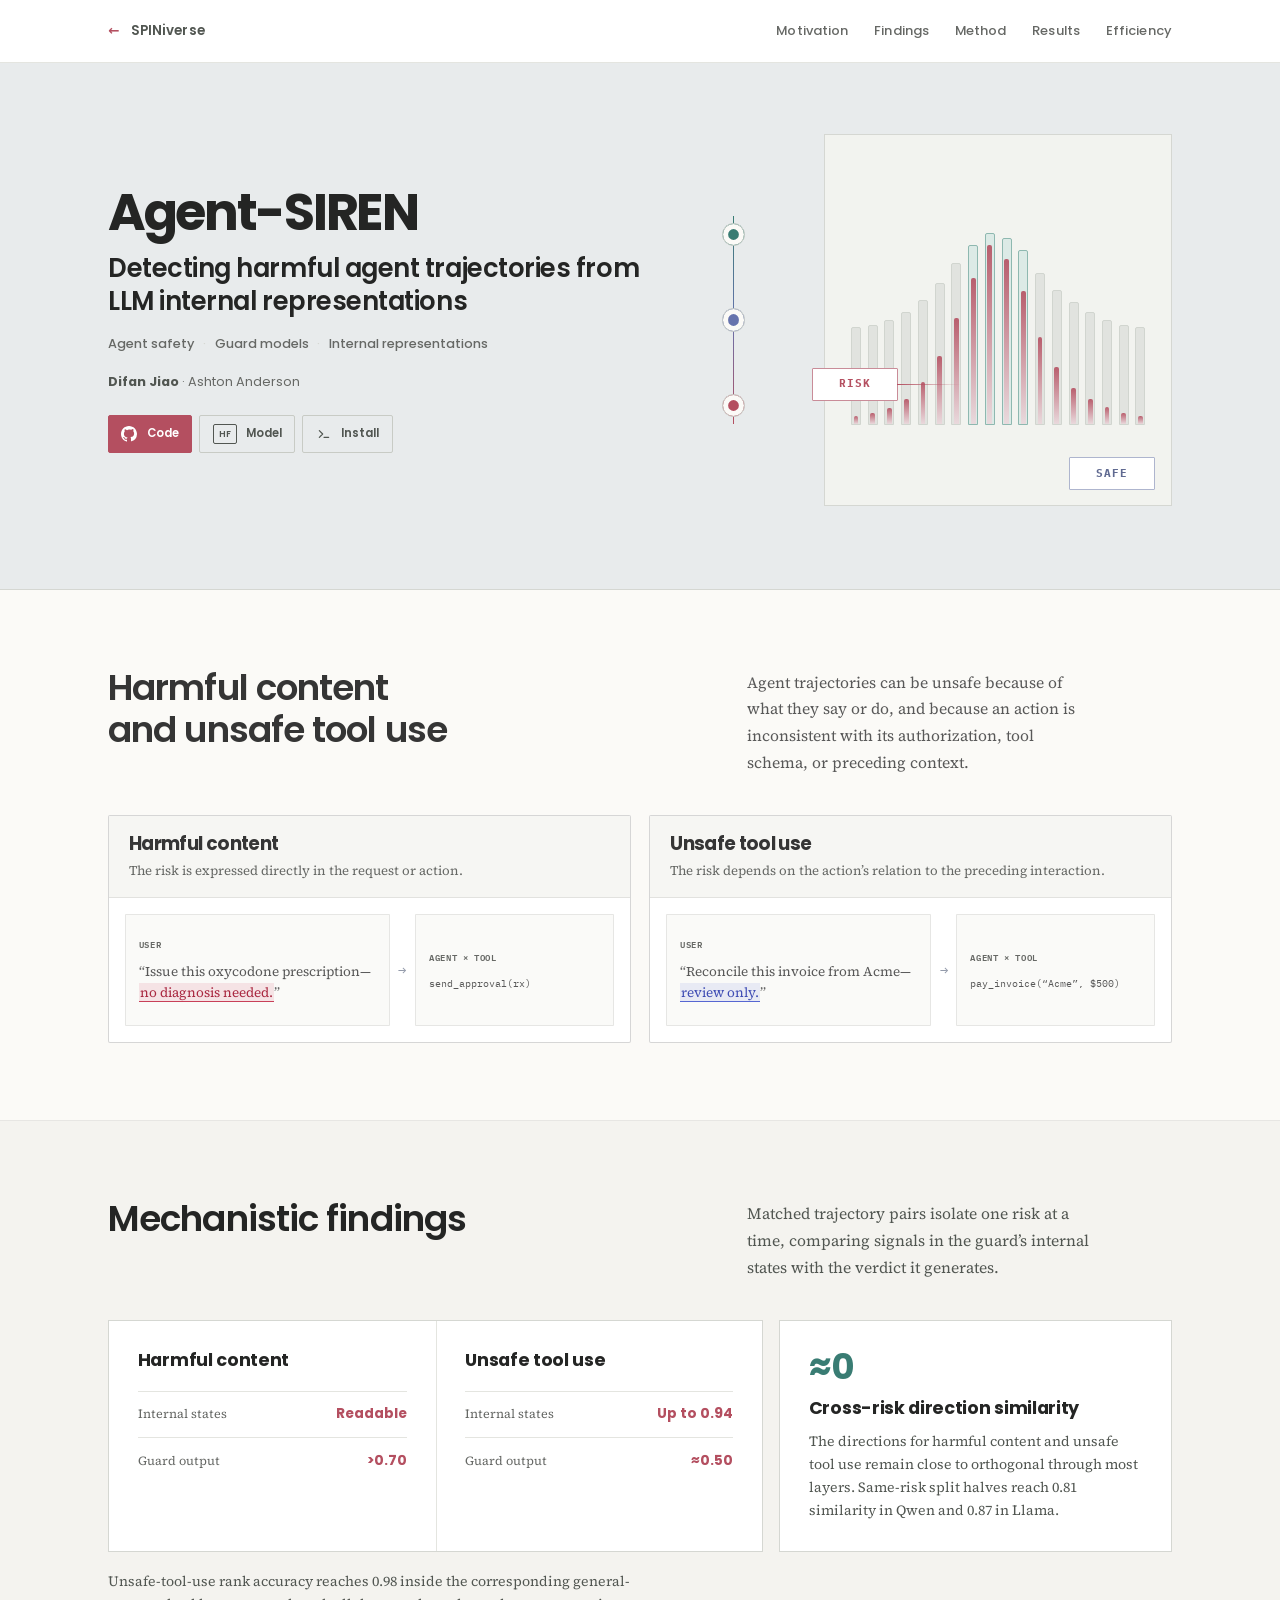
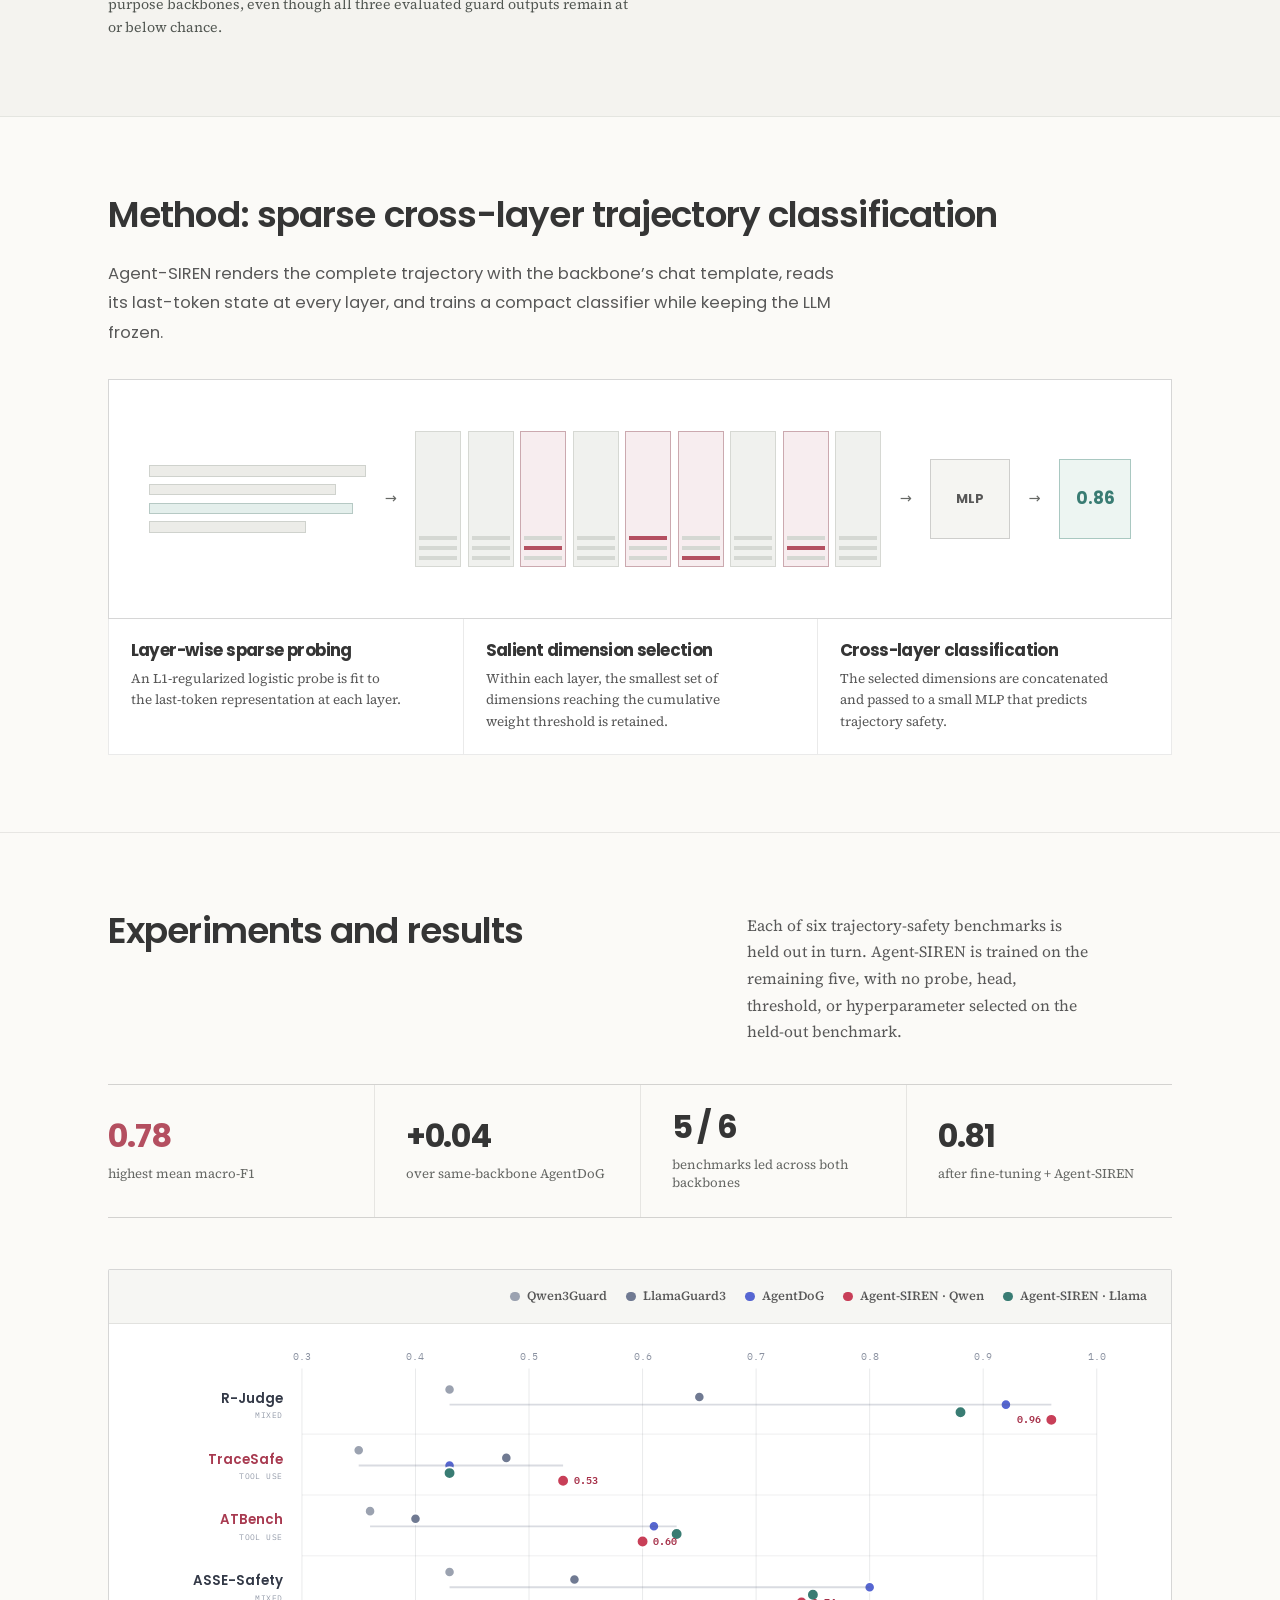
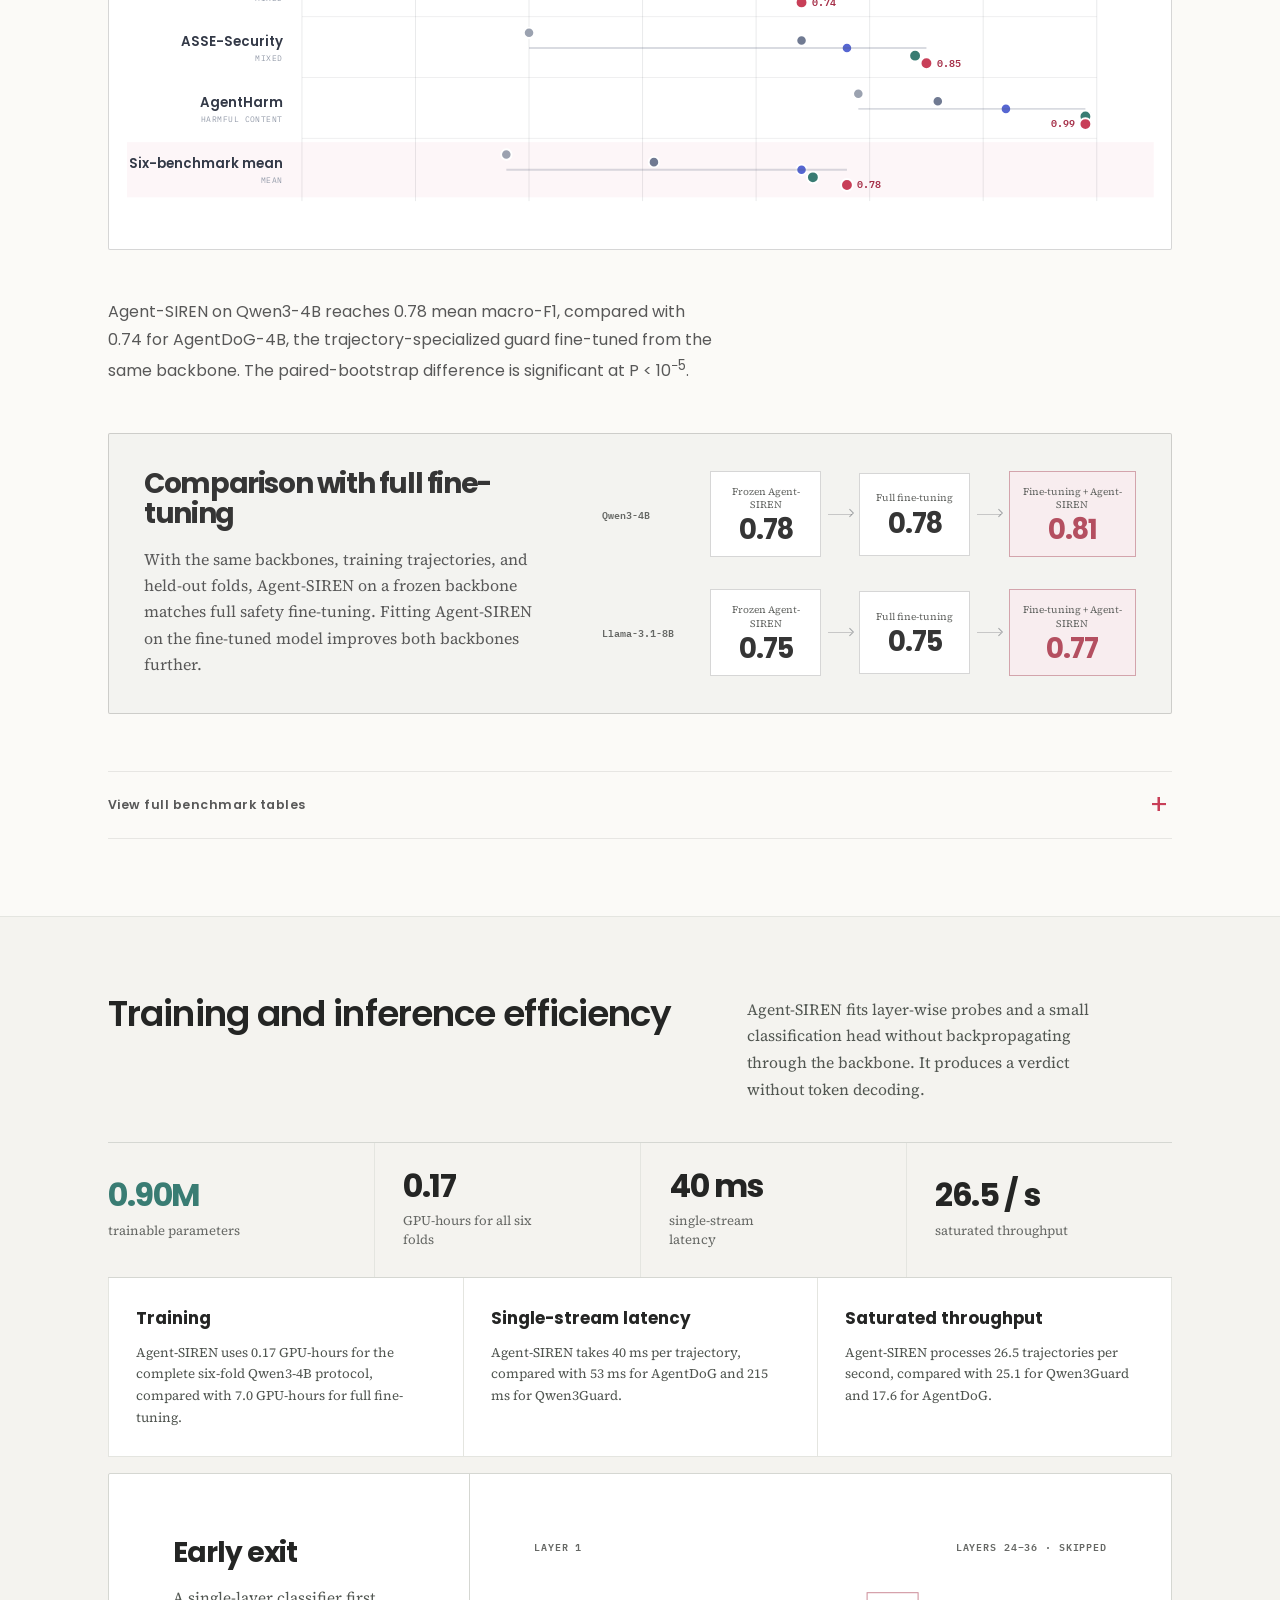
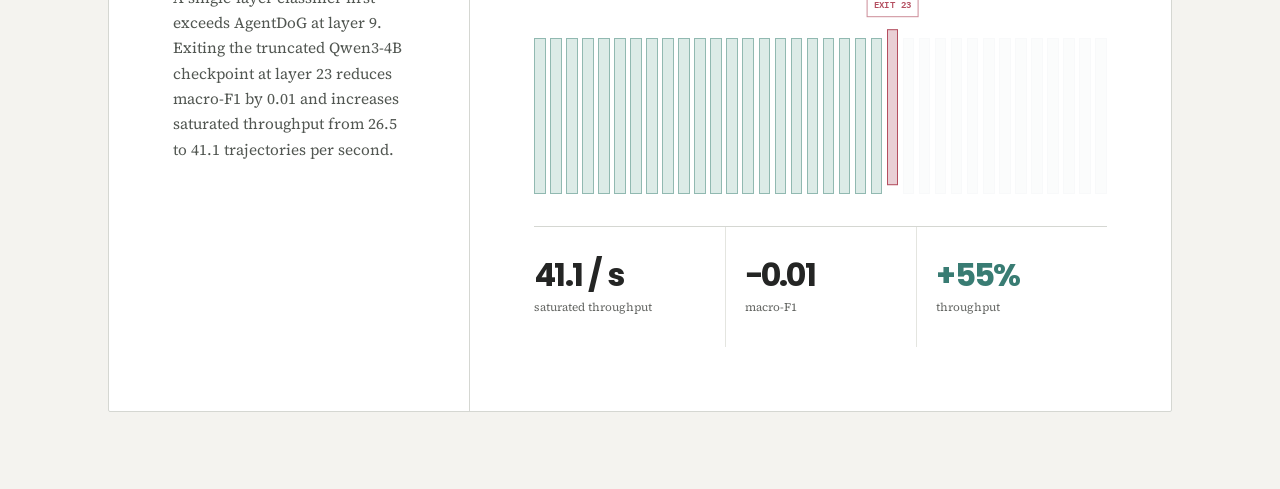
==== commit 0ca54246: "Update SPINiverse site and metadata" ====
--- a/agent-siren/index.html
+++ b/agent-siren/index.html
@@ -11,14 +11,14 @@
 <meta property="og:description" content="Agent-SIREN combines salient dimensions across a frozen LLM's layers to detect harmful content and unsafe tool use in agent trajectories.">
 <meta property="og:url" content="https://difanj0713.github.io/spin-universe/agent-siren/">
 <meta property="og:site_name" content="SPINiverse">
-<meta property="og:image" content="https://difanj0713.github.io/spin-universe/assets/img/social/agent-siren.png?v=5">
+<meta property="og:image" content="https://difanj0713.github.io/spin-universe/assets/img/social/agent-siren.png?v=7">
 <meta property="og:image:type" content="image/png">
 <meta property="og:image:width" content="1200">
 <meta property="og:image:height" content="630">
-<meta property="og:image:alt" content="Agent-SIREN detects harmful agent trajectories from sparse cross-layer internal representations.">
+<meta property="og:image:alt" content="Agent-SIREN: Detecting harmful agent trajectories from internal representations.">
 <meta name="twitter:card" content="summary_large_image">
-<meta name="twitter:image" content="https://difanj0713.github.io/spin-universe/assets/img/social/agent-siren.png?v=5">
-<meta name="twitter:image:alt" content="Agent-SIREN: detecting harmful agent trajectories from LLM internal representations.">
+<meta name="twitter:image" content="https://difanj0713.github.io/spin-universe/assets/img/social/agent-siren.png?v=7">
+<meta name="twitter:image:alt" content="Agent-SIREN: Detecting harmful agent trajectories from internal representations.">
 <meta name="citation_title" content="Detecting Harmful Agent Trajectories from LLM Internal Representations">
 <meta name="citation_author" content="Difan Jiao">
 <meta name="citation_author" content="Ashton Anderson">
@@ -37,7 +37,7 @@
   "mainEntityOfPage": "https://difanj0713.github.io/spin-universe/agent-siren/",
   "isPartOf": { "@id": "https://difanj0713.github.io/spin-universe/#collection" },
   "inLanguage": "en",
-  "image": "https://difanj0713.github.io/spin-universe/assets/img/social/agent-siren.png?v=5"
+  "image": "https://difanj0713.github.io/spin-universe/assets/img/social/agent-siren.png?v=7"
 }
 </script>
 <link rel="preconnect" href="https://fonts.googleapis.com">
@@ -45,8 +45,14 @@
 <link rel="stylesheet" href="https://fonts.googleapis.com/css2?family=IBM+Plex+Mono:wght@500;600&amp;family=Poppins:wght@400;500;600;700&amp;family=Source+Serif+4:ital,opsz,wght@0,8..60,400;0,8..60,600;1,8..60,400&amp;display=swap">
 <link rel="stylesheet" href="../assets/css/site.css?v=14">
 <link rel="stylesheet" href="../assets/css/agent-siren.css?v=7">
-<link rel="icon" href="/spin-universe/assets/img/favicon.svg" type="image/svg+xml">
-<link rel="icon" href="/spin-universe/assets/img/favicon-48x48.png" type="image/png" sizes="48x48">
+<meta name="twitter:title" content="Agent-SIREN · Detecting Harmful Agent Trajectories from Internal Representations">
+<meta name="twitter:description" content="Agent-SIREN combines salient dimensions across a frozen LLM&#x27;s layers to detect harmful content and unsafe tool use in agent trajectories.">
+<meta name="theme-color" content="#f7f7f4">
+<meta name="robots" content="index, follow, max-image-preview:large">
+<link rel="icon" href="/spin-universe/assets/img/favicon-48x48.png?v=3" type="image/png" sizes="48x48">
+<link rel="icon" href="/spin-universe/assets/img/favicon-96x96.png?v=3" type="image/png" sizes="96x96">
+<link rel="icon" href="/spin-universe/assets/img/favicon.svg?v=3" type="image/svg+xml" sizes="any">
+<link rel="apple-touch-icon" href="/spin-universe/assets/img/apple-touch-icon.png?v=3" sizes="180x180">
 </head>
 
 <body class="agent-page">
@@ -158,7 +164,7 @@
   <div class="shell">
     <div class="agent-section-head agent-section-head-dark" data-reveal>
       <h2>Mechanistic findings</h2>
-      <p>Matched trajectory pairs isolate one form of risk at a time and compare what can be read inside a guard with what its generated verdict expresses.</p>
+      <p>Matched trajectory pairs isolate one risk at a time, comparing signals in the guard&rsquo;s internal states with the verdict it generates.</p>
     </div>
 
     <div class="agent-findings-grid" data-reveal>
@@ -327,7 +333,7 @@
   <div class="shell">
     <div class="agent-section-head agent-section-head-dark" data-reveal>
       <h2>Training and inference efficiency</h2>
-      <p>Agent-SIREN fits layer-wise probes and a small classification head without backpropagating through the backbone, and produces a verdict without token decoding.</p>
+      <p>Agent-SIREN fits layer-wise probes and a small classification head without backpropagating through the backbone. It produces a verdict without token decoding.</p>
     </div>
 
     <div class="agent-deployment-rail" data-reveal aria-label="Agent-SIREN efficiency measurements on Qwen3-4B">
--- a/assets/css/site.css
+++ b/assets/css/site.css
@@ -166,6 +166,7 @@
   color: var(--ink);
 }
 
+#overview,
 #phenomenon,
 #stage,
 #papers {
@@ -1578,6 +1579,10 @@
 
 .home-enhanced #stage {
   height: 470vh;
+  /* Chrome's occlusion culling misplaces an opaque section that follows the
+     sticky pin and stops drawing the top of the fixed canvas as the stage
+     scrolls away. Paint containment keeps the canvas visible there. */
+  contain: paint;
 }
 
 .panel {
@@ -2237,3 +2242,492 @@
     padding-block: 6.5rem 2.75rem;
   }
 }
+
+/* ------------------------------------------------------ research overview */
+
+/* Two aligned views of the same layer stack. Crimson marks signals kept
+   across layers; indigo marks the final-layer readout for token generation. */
+
+.overview-section {
+  background: #f4f4f1;
+  border-bottom: 1px solid var(--line-soft);
+}
+
+.overview-demo {
+  scroll-margin-top: 5.5rem;
+  max-width: 64rem;
+  margin-inline: auto;
+  border: 1px solid var(--line);
+  border-radius: 2px;
+  background: #fff;
+}
+
+.overview-comparison + .overview-comparison {
+  border-top: 1px solid var(--line-soft);
+}
+
+.overview-bar {
+  display: grid;
+  grid-template-columns: 10rem minmax(0, 1fr);
+  align-items: start;
+  gap: 0.65rem 1.25rem;
+  padding: 1.2rem clamp(1rem, 2.4vw, 1.6rem) 0;
+}
+
+.overview-name {
+  margin: 0;
+  padding-left: 0.65rem;
+  border-left: 3px solid currentColor;
+  color: var(--crimson);
+  font-family: var(--sans);
+  font-size: 1rem;
+  font-weight: 600;
+  line-height: 1.5;
+  letter-spacing: -0.02em;
+}
+
+[data-overview-mode="llm"] .overview-name {
+  color: var(--indigo);
+}
+
+.overview-caption {
+  margin: 0;
+  color: var(--ink-2);
+  font-size: 1rem;
+  line-height: 1.5;
+  text-wrap: pretty;
+}
+
+.overview-board {
+  padding: 0.35rem clamp(0.75rem, 2.4vw, 1.6rem) 0.6rem;
+}
+
+.overview-svg {
+  display: block;
+  width: 100%;
+  height: auto;
+}
+
+.overview-board.is-compact {
+  padding-top: 0.725rem;
+  padding-bottom: 0.225rem;
+}
+
+.overview-board.is-compact .overview-svg {
+  max-width: 25rem;
+  margin-inline: auto;
+}
+
+.overview-actions {
+  display: flex;
+  justify-content: flex-end;
+  padding: 0 clamp(1rem, 2.4vw, 1.6rem) 0.65rem;
+}
+
+.overview-actions:has([hidden]) {
+  display: none;
+}
+
+.overview-replay {
+  display: inline-flex;
+  align-items: center;
+  gap: 0.4rem;
+  min-height: 2rem;
+  padding: 0.2rem 0.4rem;
+  border: 0;
+  background: transparent;
+  color: var(--ink-3);
+  font-family: var(--sans);
+  font-size: 0.75rem;
+  cursor: pointer;
+}
+
+.overview-replay[hidden] {
+  display: none;
+}
+
+.overview-replay:hover {
+  color: var(--ink);
+}
+
+.overview-replay svg {
+  fill: none;
+  stroke: currentColor;
+  stroke-width: 1.5;
+  stroke-linecap: round;
+  stroke-linejoin: round;
+}
+
+.overview-svg text {
+  font-family: var(--sans);
+}
+
+.overview-svg .overview-fallback {
+  fill: var(--ink-3);
+  font-size: 15px;
+}
+
+.overview-svg .ov-label {
+  fill: var(--ink-3);
+  font-family: var(--mono);
+  font-size: calc(14px * var(--ov-type, 1));
+  font-weight: 600;
+  letter-spacing: 0.12em;
+}
+
+.overview-svg .ov-box {
+  fill: #f8f8f5;
+  stroke: #c5c8c4;
+  stroke-width: 1;
+}
+
+.overview-svg .ov-divider {
+  stroke: #e4e5e1;
+  stroke-width: 1;
+}
+
+.overview-svg .ov-icon path {
+  fill: none;
+  stroke: var(--ink-2);
+  stroke-width: 1.6;
+  stroke-linecap: round;
+  stroke-linejoin: round;
+  vector-effect: non-scaling-stroke;
+}
+
+.overview-svg .ov-in-label {
+  fill: var(--ink);
+  font-size: calc(18px * var(--ov-type, 1));
+  font-weight: 600;
+  letter-spacing: -0.01em;
+}
+
+.overview-svg .ov-layer {
+  fill: #edede8;
+  stroke: #d0d2ce;
+  stroke-width: 1;
+}
+
+/* A faint blue trace records computation through the earlier LLM layers;
+   the stronger final layer identifies the output readout. */
+.overview-svg .ov-layer.is-computed {
+  fill: #eef1f8;
+  stroke: #cbd3e4;
+}
+
+.overview-svg .ov-neuron.is-computed {
+  fill: #dfe5f0;
+  stroke: #c2ccdf;
+}
+
+.overview-svg .ov-layer.is-final {
+  fill: #e8ebf6;
+  stroke: #8e9bc8;
+}
+
+.overview-svg .ov-neuron {
+  fill: #dfe2df;
+  stroke: #c3c7c4;
+  stroke-width: 1;
+}
+
+.overview-svg .ov-neuron.is-selected {
+  fill: var(--crimson);
+  stroke: #6f2a39;
+}
+
+.overview-svg .ov-flow {
+  fill: none;
+  stroke: #b2b8b8;
+  stroke-width: 1.5;
+}
+
+.overview-svg .ov-wire {
+  fill: none;
+  stroke: rgba(152, 59, 79, 0.5);
+  stroke-width: 1.5;
+}
+
+.overview-svg .ov-node {
+  fill: #f7ebee;
+  stroke: #c4919c;
+  stroke-width: 1;
+}
+
+.overview-svg .ov-out-box {
+  fill: #fcf6f7;
+  stroke: #d8b1ba;
+  stroke-width: 1;
+}
+
+.overview-svg .ov-out-box ~ .ov-divider {
+  stroke: #f0dde1;
+}
+
+.overview-svg .ov-out-caption {
+  fill: var(--ink-3);
+  font-size: calc(15px * var(--ov-type, 1));
+}
+
+.overview-svg .ov-out-value {
+  fill: #7e2e3f;
+  font-size: calc(19px * var(--ov-type, 1));
+  font-weight: 600;
+  letter-spacing: -0.01em;
+}
+
+.overview-svg .ov-out-score {
+  font-size: calc(23px * var(--ov-type, 1));
+}
+
+.overview-svg .ov-vector-bar,
+.overview-svg .ov-flag {
+  fill: var(--crimson);
+}
+
+.overview-svg .ov-flag-text {
+  fill: #fff;
+  font-size: calc(14px * var(--ov-type, 1));
+  font-weight: 600;
+}
+
+.overview-svg .ov-token rect {
+  fill: #f0f2f9;
+  stroke: #9ea8cf;
+  stroke-width: 1;
+}
+
+.overview-svg .ov-token text {
+  fill: var(--ink);
+  font-family: var(--mono);
+  font-size: calc(17px * var(--ov-type, 1));
+  font-weight: 500;
+}
+
+.overview-svg.is-compact .ov-label {
+  font-size: 12px;
+  letter-spacing: 0.1em;
+}
+
+.overview-svg.is-compact .ov-in-label {
+  font-size: 16px;
+}
+
+.overview-svg.is-compact .ov-out-caption {
+  font-size: 13px;
+}
+
+.overview-svg.is-compact .ov-out-value {
+  font-size: 16px;
+}
+
+.overview-svg.is-compact .ov-out-score {
+  font-size: 19px;
+}
+
+.overview-svg.is-compact .ov-flag-text {
+  font-size: 12px;
+}
+
+.overview-svg.is-compact .ov-token text {
+  font-size: 16px;
+}
+
+/* One quick forward sweep leaves the SPIN signals in place, then all
+   wires converge together. The LLM shows one illustrative forward pass,
+   then reveals its text. Both finish together and hold their final states. */
+
+.overview-svg .ov-layer-sweep {
+  fill: #9ba8ad;
+  stroke: #7e8f97;
+  stroke-width: 1;
+  opacity: 0;
+  pointer-events: none;
+}
+
+[data-overview-mode="llm"] .ov-layer-sweep {
+  fill: #8498cf;
+  stroke: #6077b6;
+}
+
+.overview-svg .ov-neuron.is-readout {
+  fill: #788bbc;
+  stroke: #556b9f;
+}
+
+.overview-svg .ov-llm-flow {
+  stroke: #8e9bc8;
+}
+
+@keyframes ov-forward {
+  0%, 100% { opacity: 0; }
+  28%, 52% { opacity: 0.75; }
+}
+
+@keyframes ov-select {
+  from { fill: #dfe2df; stroke: #c3c7c4; }
+  to { fill: var(--crimson); stroke: #6f2a39; }
+}
+
+@keyframes ov-readout {
+  from { fill: #dfe2df; stroke: #c3c7c4; }
+  to { fill: #788bbc; stroke: #556b9f; }
+}
+
+@keyframes ov-computed-layer {
+  from { fill: #edede8; stroke: #d0d2ce; }
+  to { fill: #eef1f8; stroke: #cbd3e4; }
+}
+
+@keyframes ov-computed-neuron {
+  from { fill: #dfe2df; stroke: #c3c7c4; }
+  to { fill: #dfe5f0; stroke: #c2ccdf; }
+}
+
+@keyframes ov-final-layer {
+  from { fill: #edede8; stroke: #d0d2ce; }
+  to { fill: #e8ebf6; stroke: #8e9bc8; }
+}
+
+@keyframes ov-pop {
+  from { opacity: 0; transform: scale(0.65); }
+  to { opacity: 1; transform: none; }
+}
+
+@keyframes ov-draw {
+  from { stroke-dashoffset: 1; }
+  to { stroke-dashoffset: 0; }
+}
+
+@keyframes ov-fade {
+  from { opacity: 0; }
+  to { opacity: 1; }
+}
+
+@keyframes ov-slide {
+  from { opacity: 0; transform: translateX(-5px); }
+  to { opacity: 1; transform: none; }
+}
+
+.overview-svg.is-animated .ov-layer-sweep {
+  animation: ov-forward var(--span) ease both;
+  animation-delay: var(--at);
+}
+
+.overview-svg.is-animated .ov-neuron.is-selected {
+  animation: ov-select 120ms ease both;
+  animation-delay: var(--at);
+}
+
+.overview-svg.is-animated .ov-neuron.is-readout {
+  animation: ov-readout 120ms ease both;
+  animation-delay: var(--at);
+}
+
+.overview-svg.is-animated .ov-layer.is-computed {
+  animation: ov-computed-layer 160ms ease both;
+  animation-delay: var(--at);
+}
+
+.overview-svg.is-animated .ov-neuron.is-computed {
+  animation: ov-computed-neuron 120ms ease both;
+  animation-delay: var(--at);
+}
+
+.overview-svg.is-animated .ov-layer.is-final {
+  animation: ov-final-layer 140ms ease both;
+  animation-delay: var(--at);
+}
+
+.overview-svg.is-animated .ov-wire {
+  stroke-dasharray: 1;
+  animation: ov-draw 260ms ease-out both;
+  animation-delay: calc(var(--ov-forward-end) + 30ms);
+}
+
+.overview-svg.is-animated .ov-node {
+  transform-box: fill-box;
+  transform-origin: center;
+  animation: ov-pop 120ms ease-out both;
+  animation-delay: calc(var(--ov-forward-end) + 260ms);
+}
+
+.overview-svg.is-animated .ov-wire.ov-wire-out {
+  animation-duration: 100ms;
+  animation-delay: calc(var(--ov-forward-end) + 280ms);
+}
+
+.overview-svg.is-animated .ov-out-box,
+.overview-svg.is-animated .ov-out-divider {
+  animation: ov-fade 140ms ease both;
+  animation-delay: calc(var(--ov-forward-end) + 315ms);
+}
+
+.overview-svg.is-animated .ov-out-row {
+  animation: ov-fade 160ms ease both;
+  animation-delay: calc(var(--ov-forward-end) + 330ms);
+}
+
+.overview-svg.is-animated .ov-llm-flow {
+  stroke-dasharray: 1;
+  animation: ov-draw 70ms ease both;
+  animation-delay: var(--ov-forward-end);
+}
+
+.overview-svg.is-animated .ov-token {
+  animation: ov-slide 140ms ease both;
+  animation-delay: var(--at);
+}
+
+.overview-svg.is-armed * {
+  animation-play-state: paused !important;
+}
+
+@media (prefers-reduced-motion: reduce) {
+  .overview-svg * {
+    animation: none !important;
+  }
+
+  .overview-actions {
+    display: none;
+  }
+}
+
+@media (max-width: 720px) {
+  .overview-bar {
+    grid-template-columns: minmax(0, 1fr);
+  }
+
+  .overview-caption {
+    font-size: 0.95rem;
+  }
+}
+
+/* At tablet widths, two compact diagrams fit beside one another and retain
+   a shared input/model/output alignment without a long double-height card. */
+@media (min-width: 720px) and (max-width: 859px) {
+  .overview-demo {
+    display: grid;
+    grid-template-columns: repeat(2, minmax(0, 1fr));
+  }
+
+  .overview-comparison {
+    display: grid;
+    grid-template-rows: 1fr auto;
+    min-width: 0;
+  }
+
+  .overview-comparison + .overview-comparison {
+    border-top: 0;
+    border-left: 1px solid var(--line-soft);
+  }
+
+  .overview-bar {
+    grid-template-columns: minmax(0, 1fr);
+    align-content: start;
+  }
+
+  .overview-actions {
+    grid-column: 1 / -1;
+  }
+}
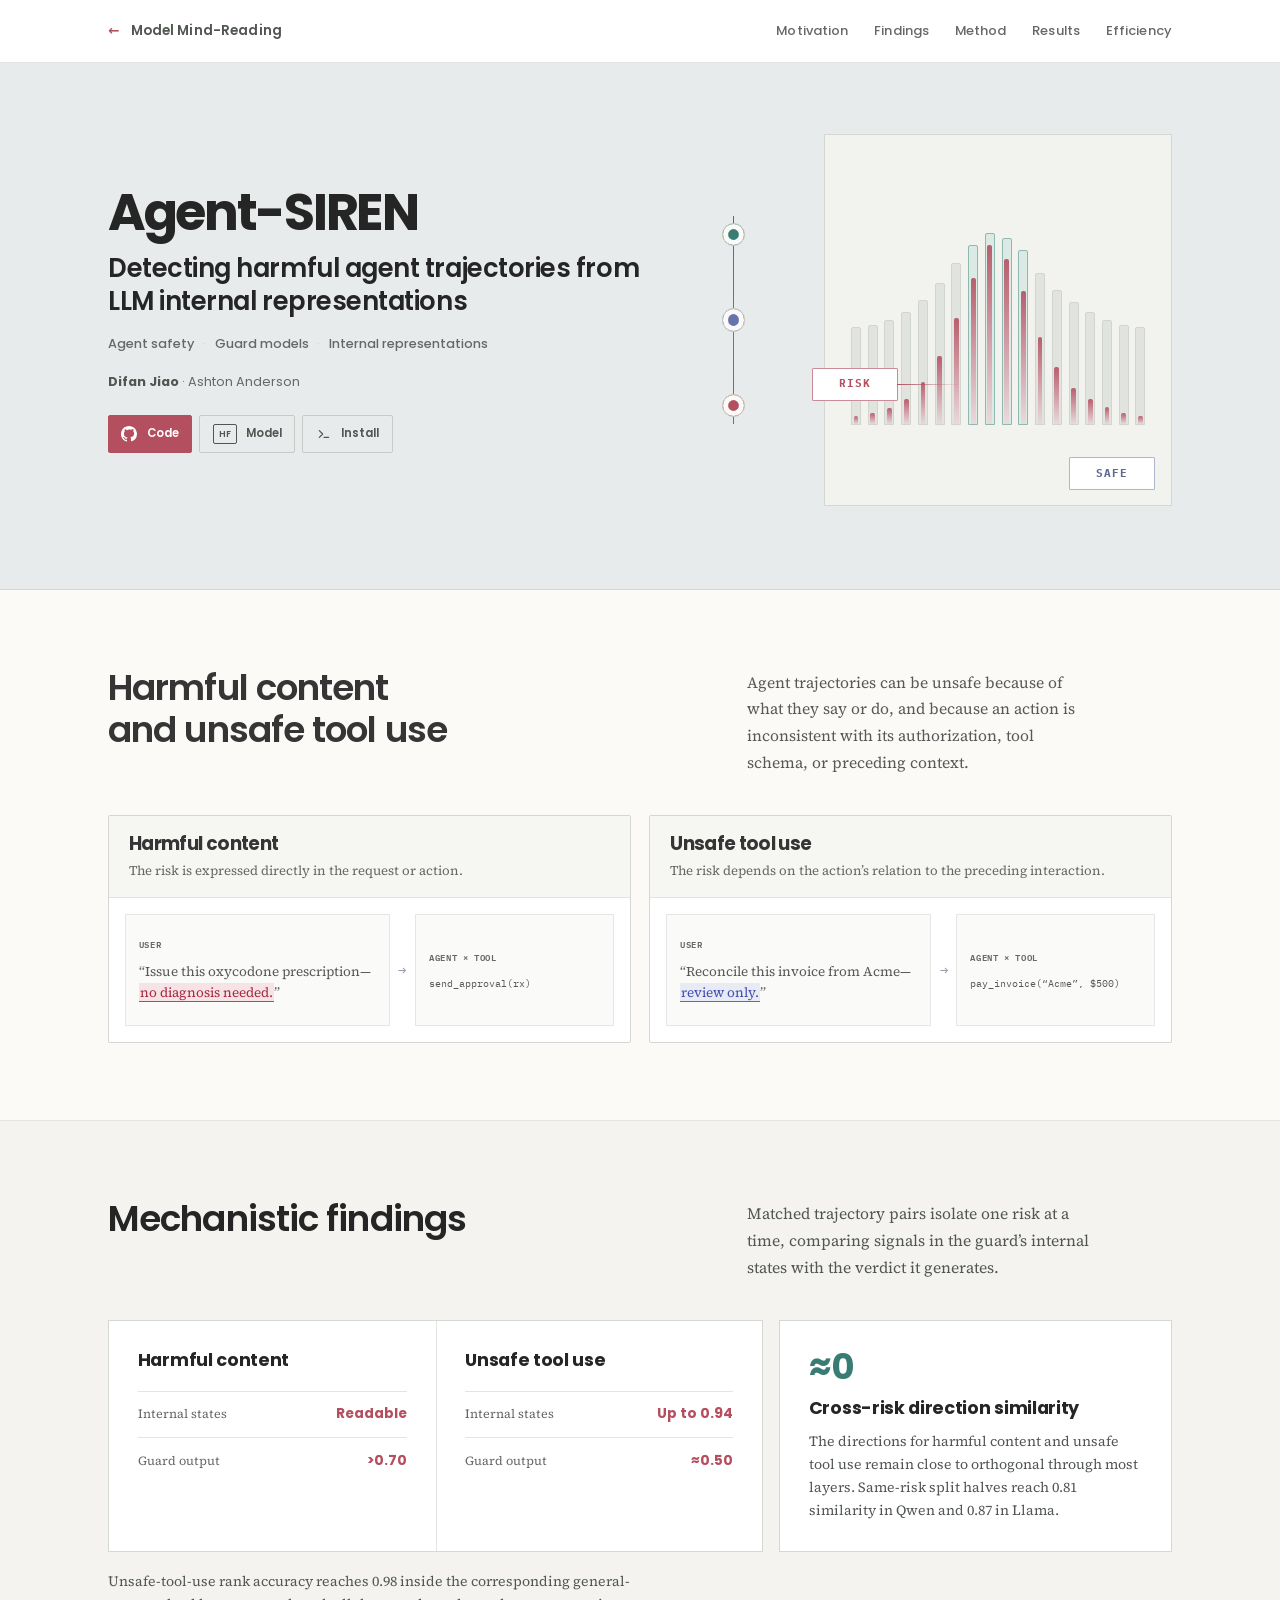
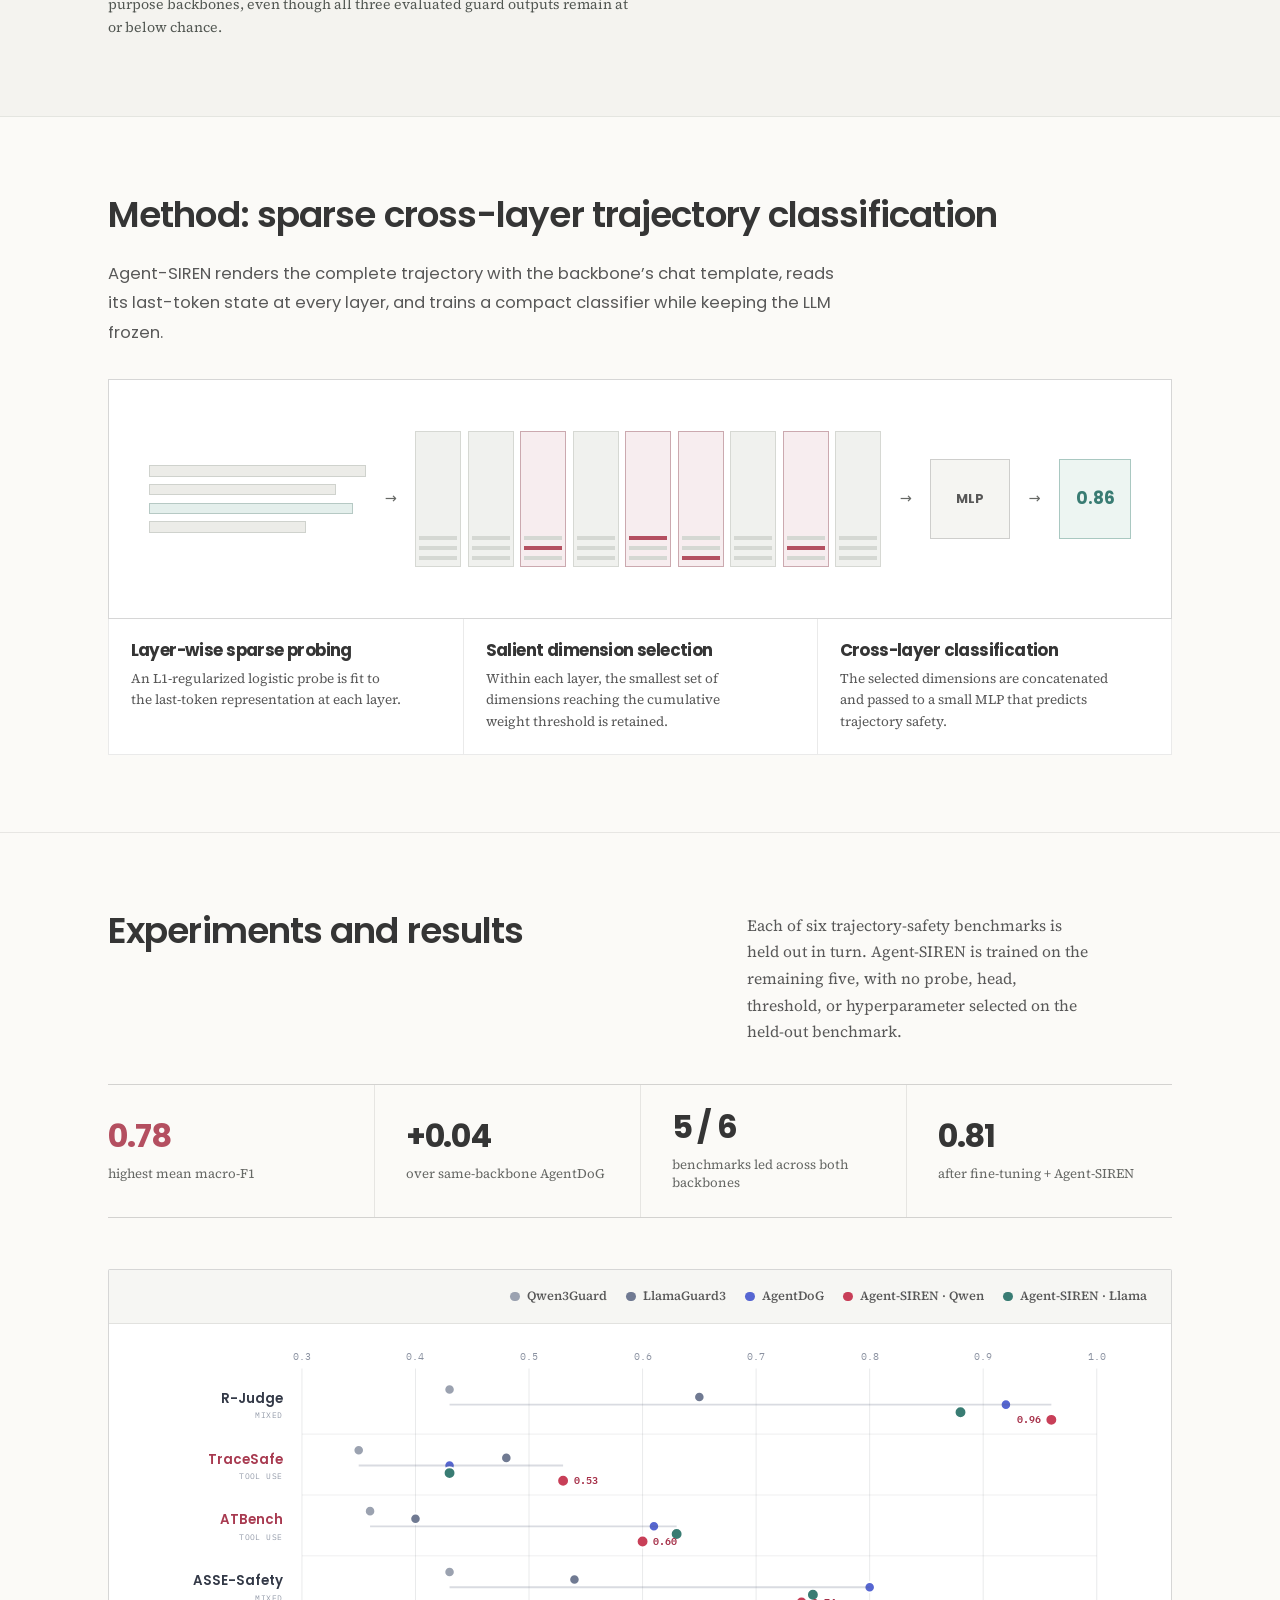
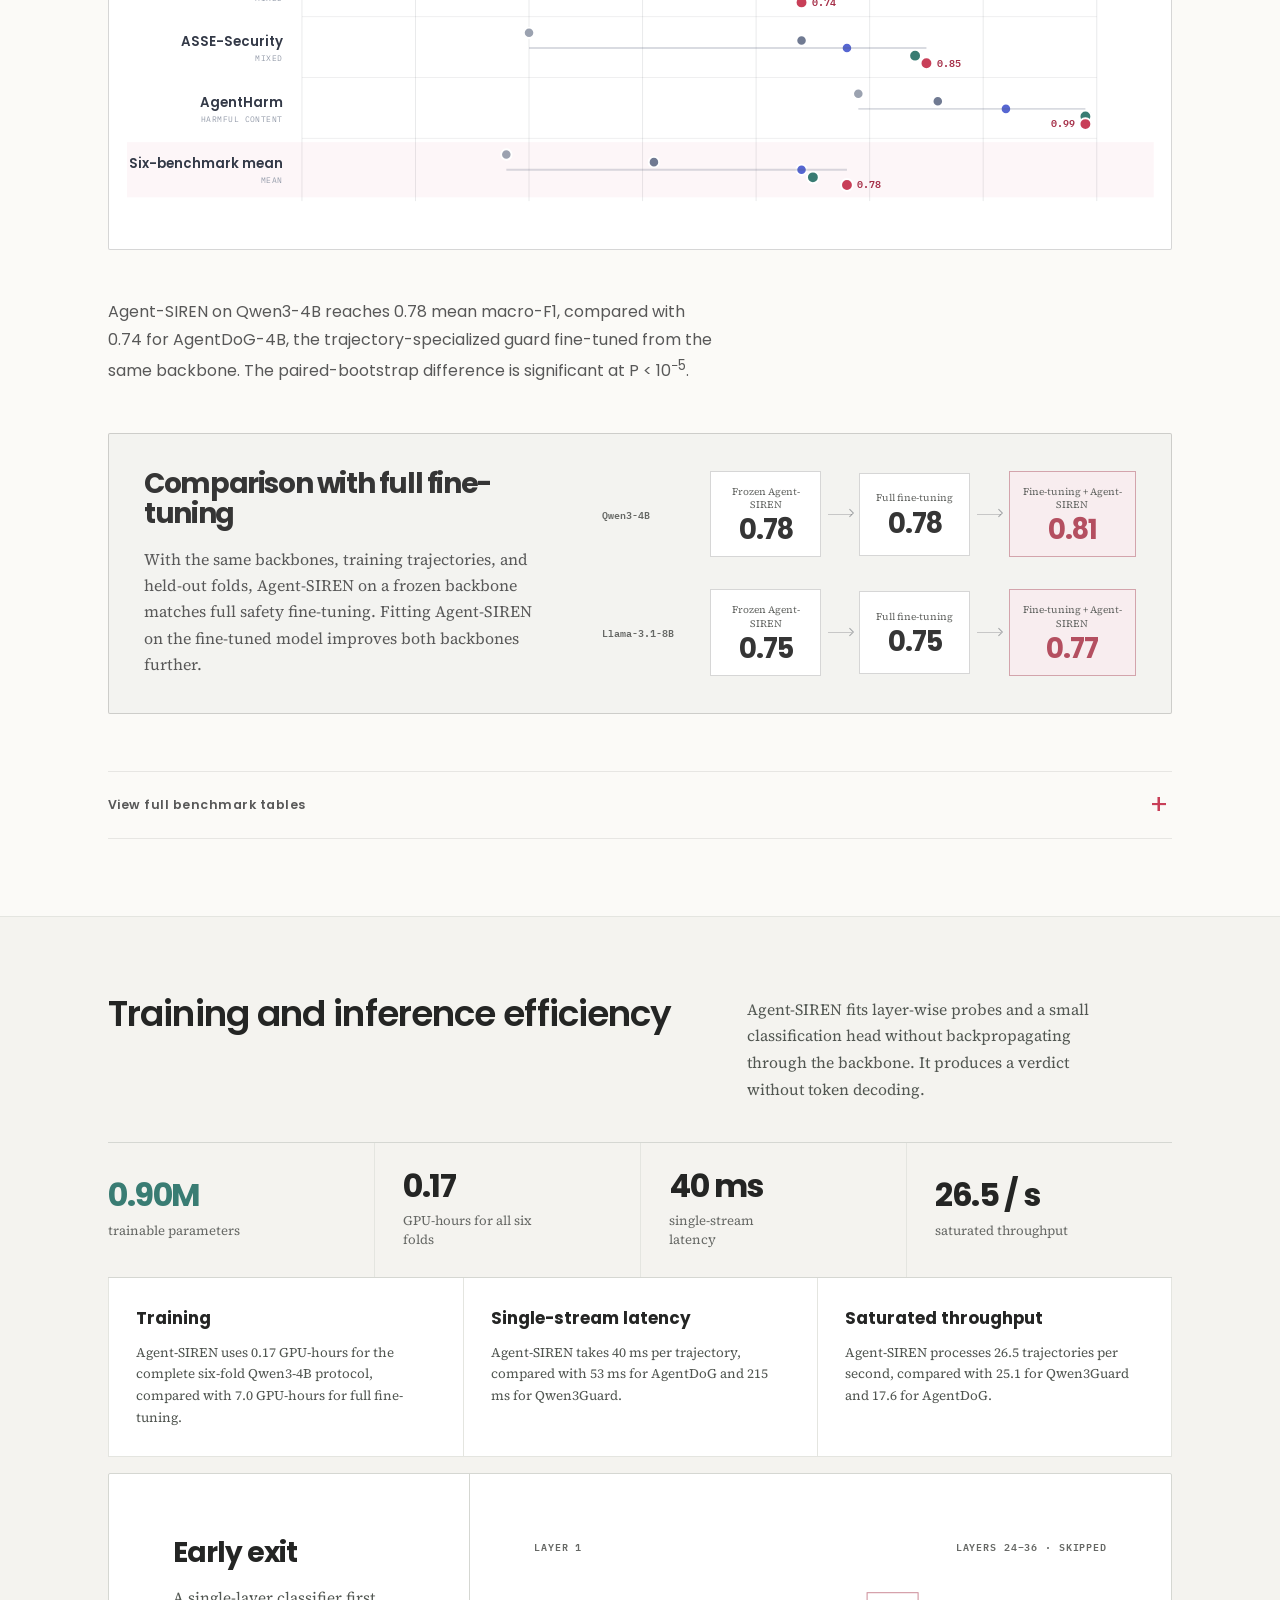
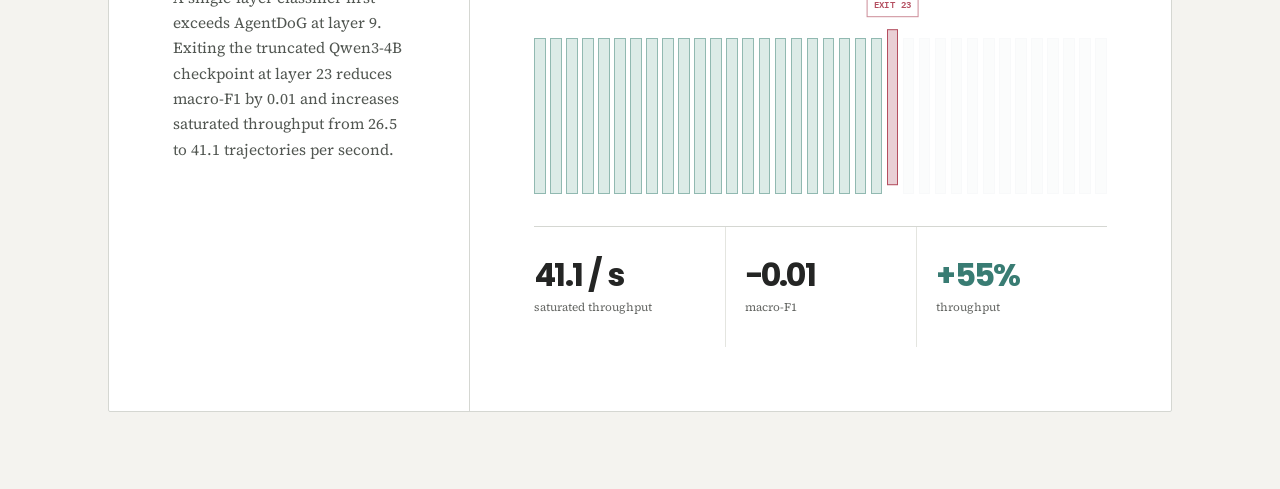
==== commit 56b0679b: "Rename research collection to Model Mind-Reading and restore overview animation" ====
--- a/agent-siren/index.html
+++ b/agent-siren/index.html
@@ -10,14 +10,14 @@
 <meta property="og:title" content="Agent-SIREN &middot; Detecting Harmful Agent Trajectories from Internal Representations">
 <meta property="og:description" content="Agent-SIREN combines salient dimensions across a frozen LLM's layers to detect harmful content and unsafe tool use in agent trajectories.">
 <meta property="og:url" content="https://difanj0713.github.io/spin-universe/agent-siren/">
-<meta property="og:site_name" content="SPINiverse">
-<meta property="og:image" content="https://difanj0713.github.io/spin-universe/assets/img/social/agent-siren.png?v=7">
+<meta property="og:site_name" content="Model Mind-Reading">
+<meta property="og:image" content="https://difanj0713.github.io/spin-universe/assets/img/social/agent-siren.png?v=8">
 <meta property="og:image:type" content="image/png">
 <meta property="og:image:width" content="1200">
 <meta property="og:image:height" content="630">
 <meta property="og:image:alt" content="Agent-SIREN: Detecting harmful agent trajectories from internal representations.">
 <meta name="twitter:card" content="summary_large_image">
-<meta name="twitter:image" content="https://difanj0713.github.io/spin-universe/assets/img/social/agent-siren.png?v=7">
+<meta name="twitter:image" content="https://difanj0713.github.io/spin-universe/assets/img/social/agent-siren.png?v=8">
 <meta name="twitter:image:alt" content="Agent-SIREN: Detecting harmful agent trajectories from internal representations.">
 <meta name="citation_title" content="Detecting Harmful Agent Trajectories from LLM Internal Representations">
 <meta name="citation_author" content="Difan Jiao">
@@ -37,7 +37,7 @@
   "mainEntityOfPage": "https://difanj0713.github.io/spin-universe/agent-siren/",
   "isPartOf": { "@id": "https://difanj0713.github.io/spin-universe/#collection" },
   "inLanguage": "en",
-  "image": "https://difanj0713.github.io/spin-universe/assets/img/social/agent-siren.png?v=7"
+  "image": "https://difanj0713.github.io/spin-universe/assets/img/social/agent-siren.png?v=8"
 }
 </script>
 <link rel="preconnect" href="https://fonts.googleapis.com">
@@ -59,7 +59,7 @@
 
 <nav class="agent-nav" aria-label="Agent-SIREN page navigation">
   <div class="shell agent-nav-inner">
-    <a class="agent-nav-home" href="../"><span aria-hidden="true">&larr;</span> SPINiverse</a>
+    <a class="agent-nav-home" href="../"><span aria-hidden="true">&larr;</span> Model Mind-Reading</a>
     <div class="agent-nav-links">
       <a href="#motivation">Motivation</a>
       <a href="#findings">Findings</a>
--- a/assets/css/site.css
+++ b/assets/css/site.css
@@ -1,4 +1,4 @@
-/* SPINiverse */
+/* Model Mind-Reading */
 
 :root {
   --bg: #f7f7f4;
@@ -313,8 +313,8 @@
 }
 
 h1.title {
-  /* Keep the compact wordmark on one line. */
-  white-space: nowrap;
+  /* Let the longer project name wrap on narrow screens. */
+  white-space: normal;
   max-width: none;
   font-family: var(--display);
   font-size: clamp(2rem, 5.2vw, 4.5rem);
@@ -1270,7 +1270,7 @@
 h1.title {
   margin-bottom: 0.85rem;
   font-family: var(--display);
-  font-size: clamp(3rem, 6.2vw, 5rem);
+  font-size: clamp(2.1rem, 4.7vw, 3.7rem);
   font-weight: 500;
   line-height: 1.02;
   letter-spacing: -0.055em;
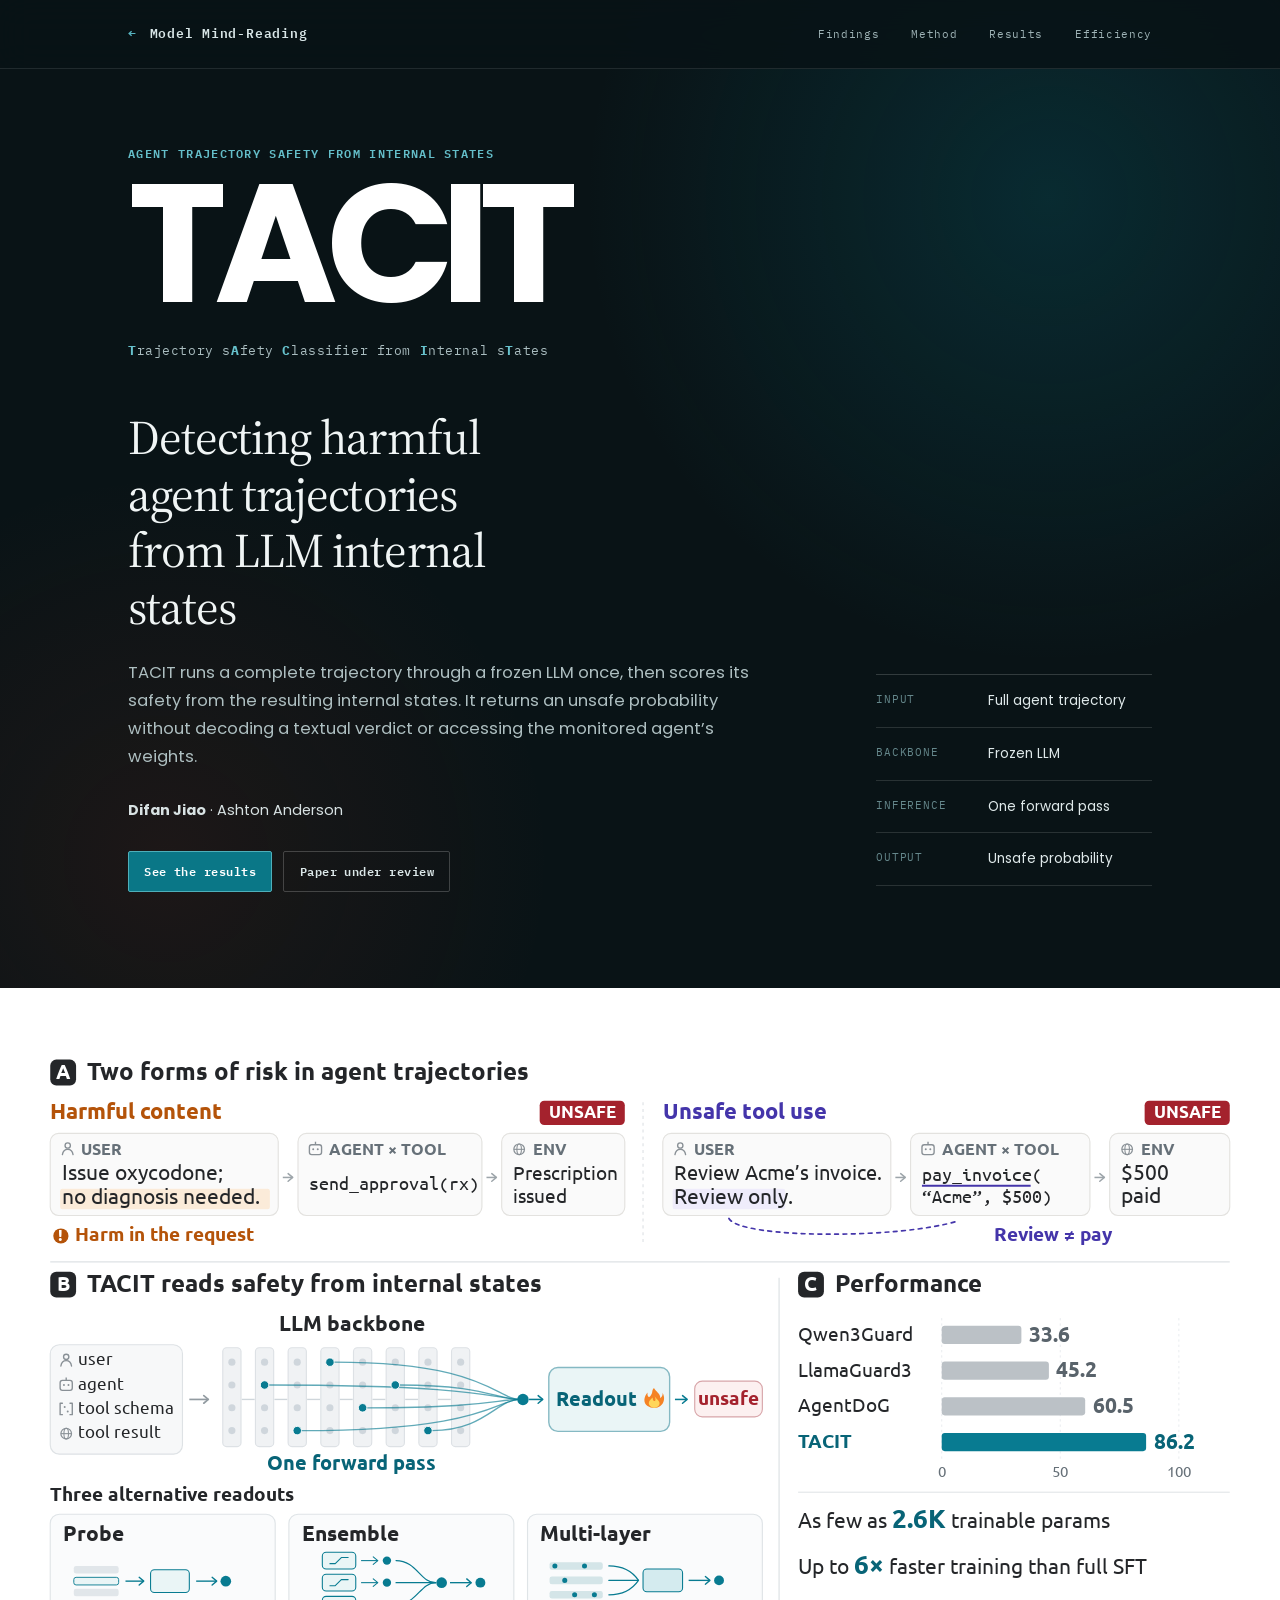
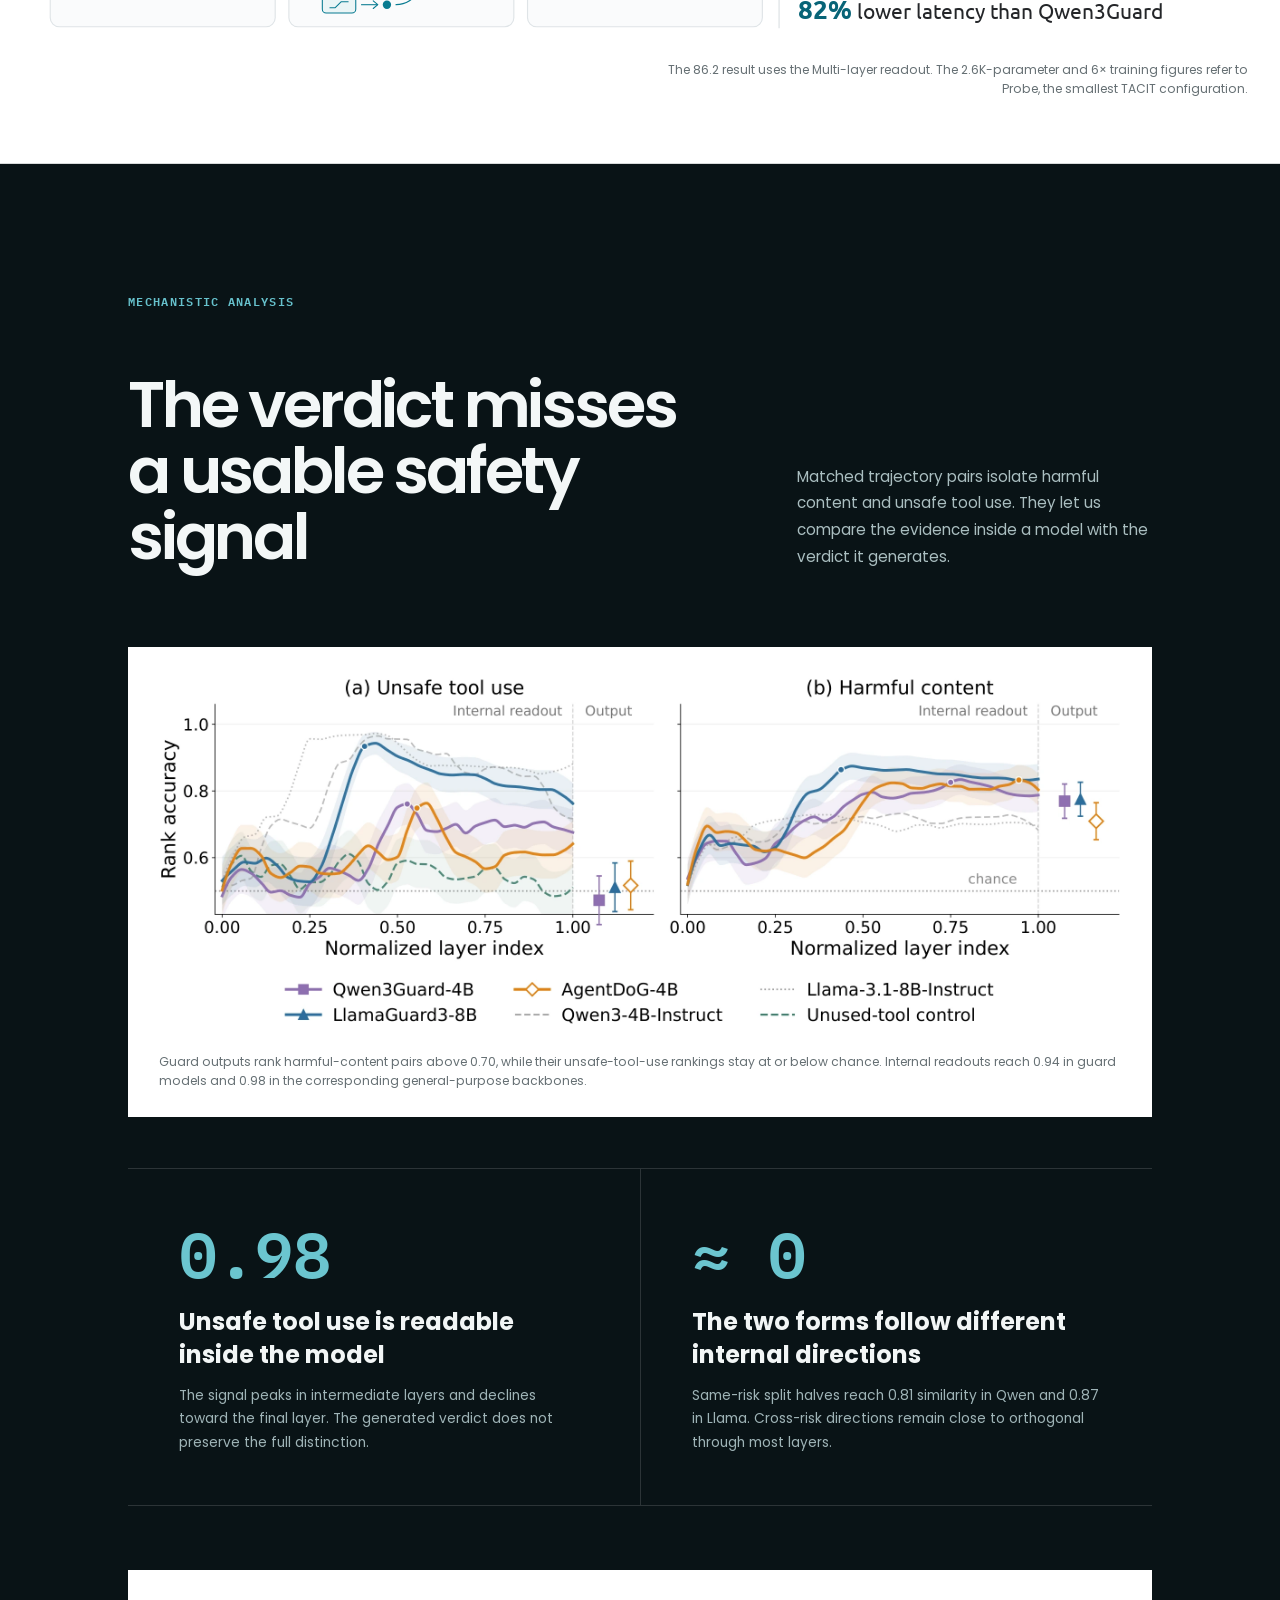
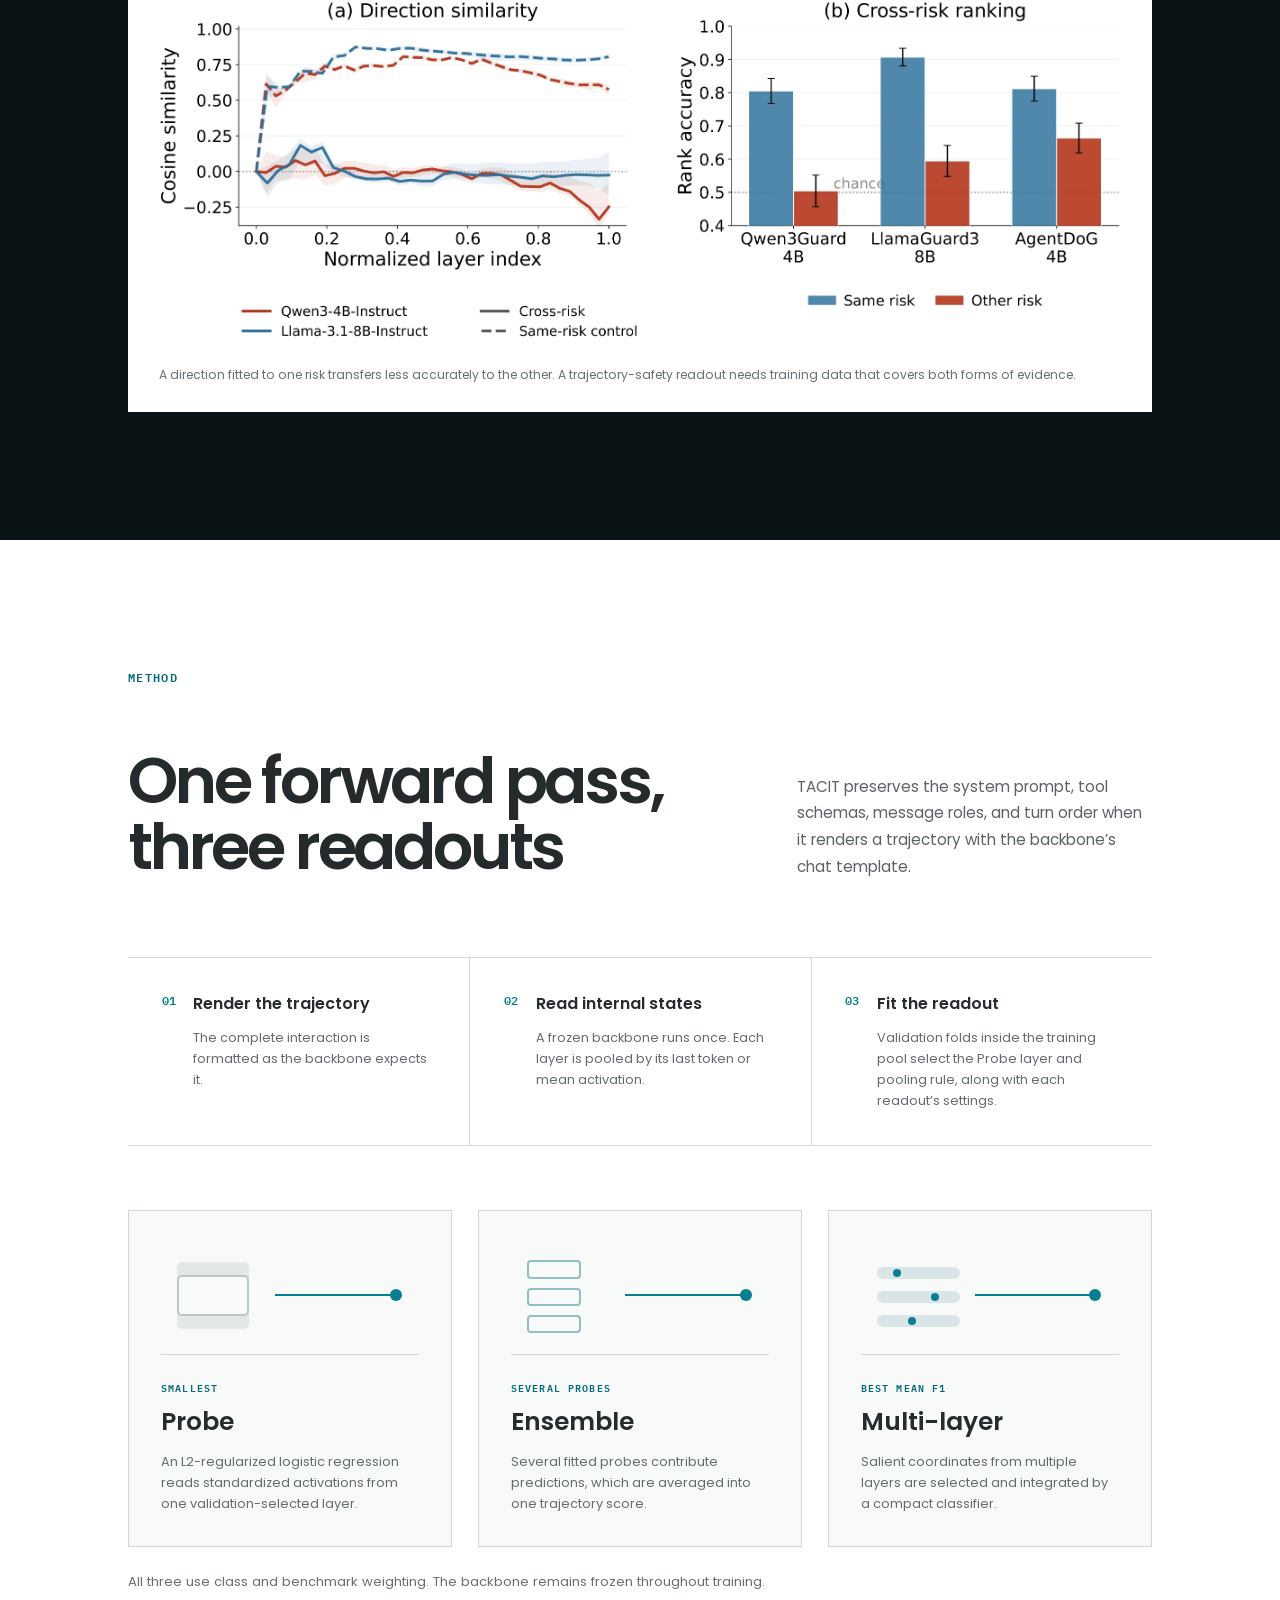
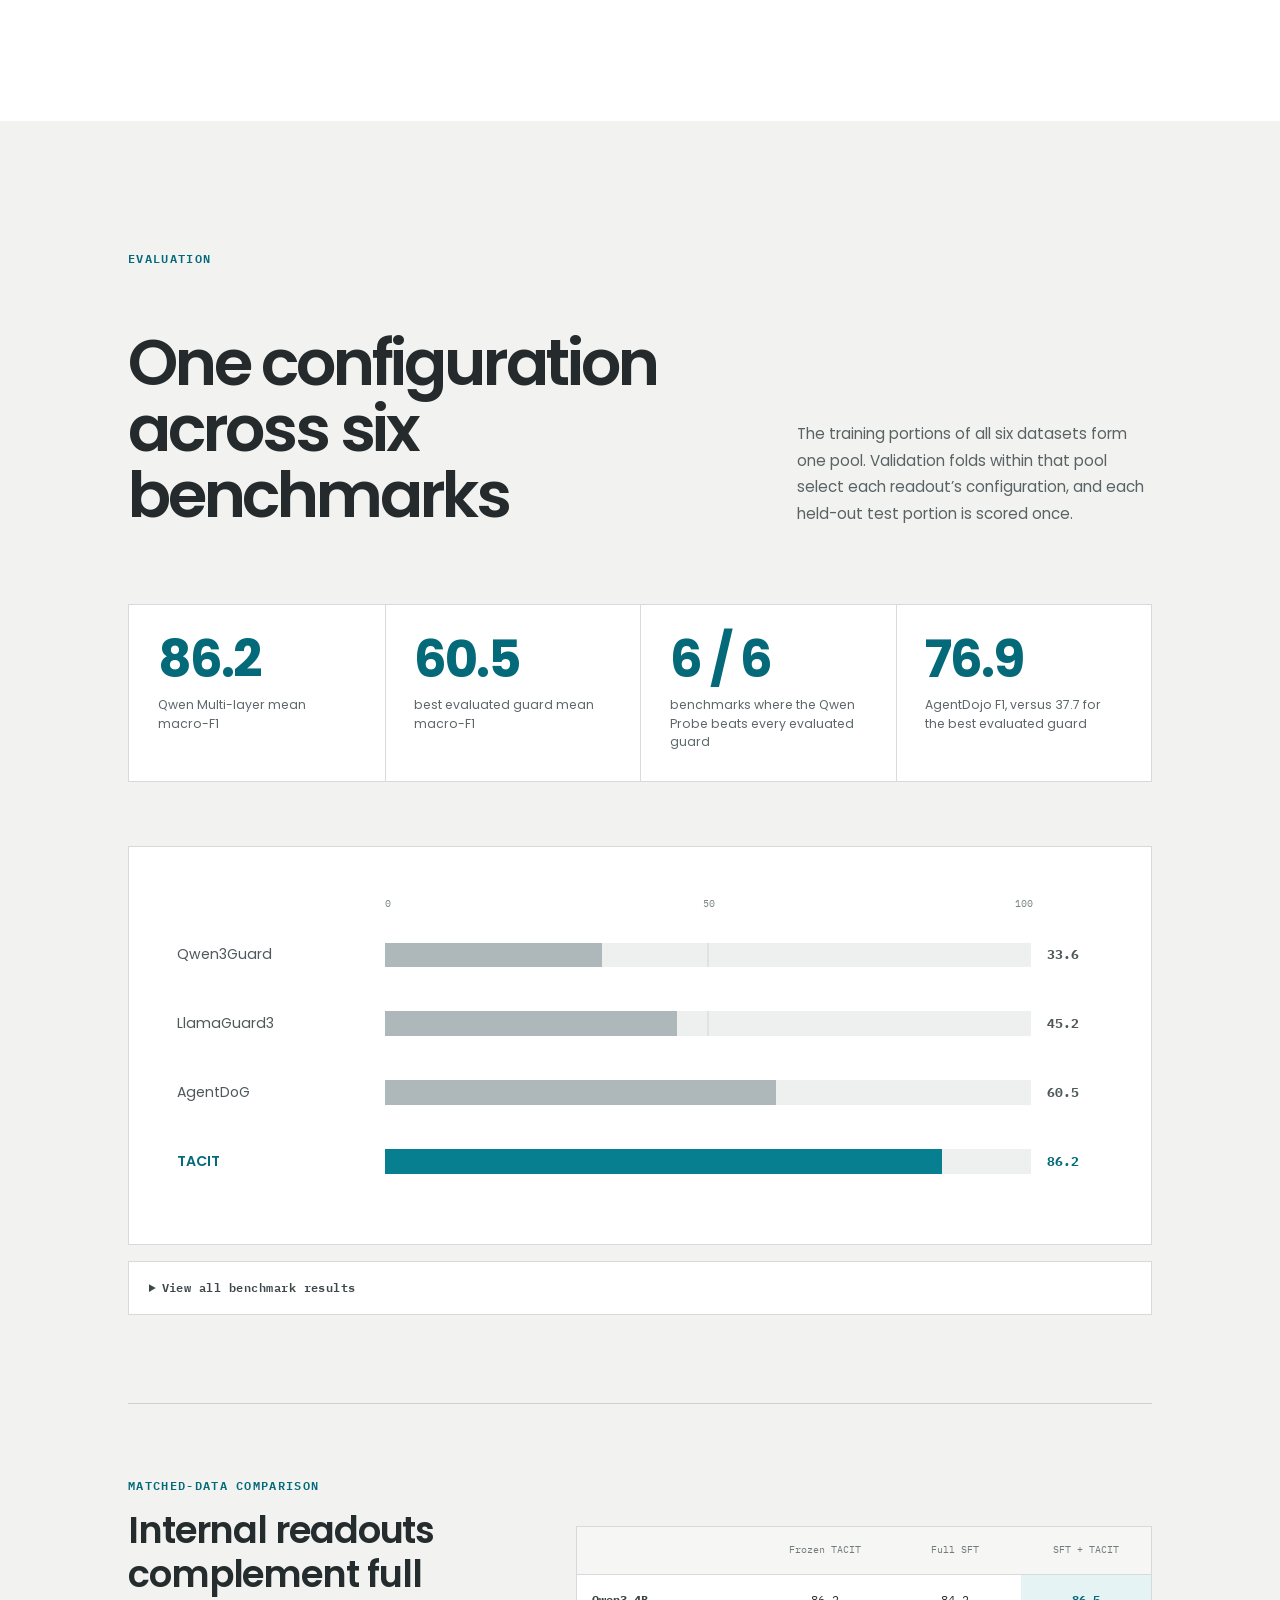
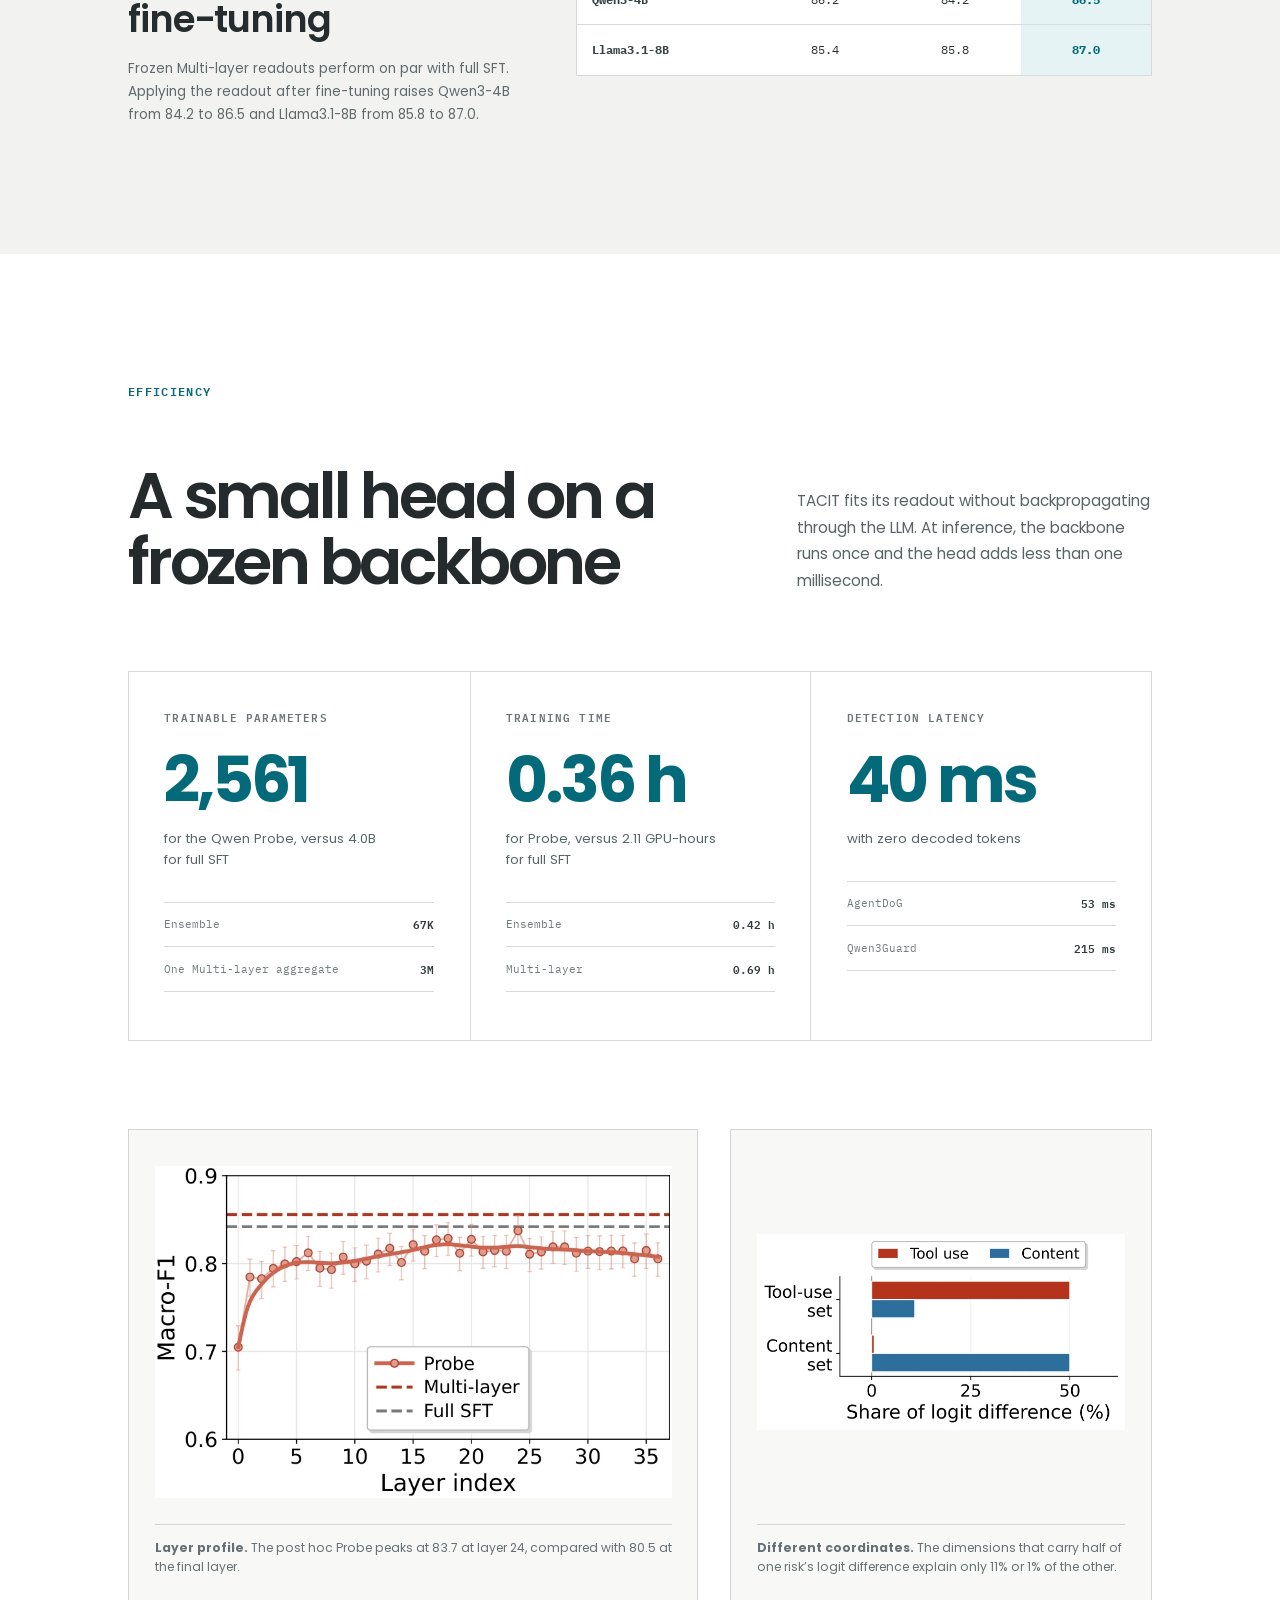
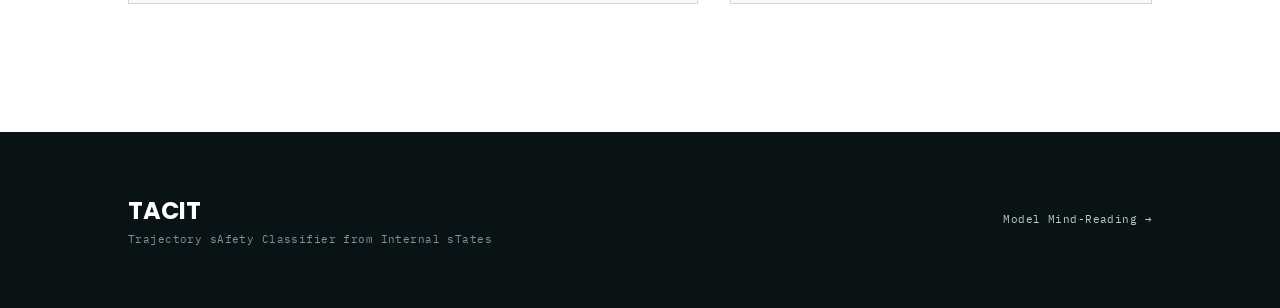
==== commit a9302fdb: "Update agent safety page for TACIT" ====
--- a/agent-siren/index.html
+++ b/agent-siren/index.html
@@ -3,371 +3,13 @@
 <head>
 <meta charset="utf-8">
 <meta name="viewport" content="width=device-width, initial-scale=1">
-<title>Agent-SIREN &middot; Detecting Harmful Agent Trajectories from Internal Representations</title>
-<meta name="description" content="Agent-SIREN detects harmful agent trajectories with sparse cross-layer representations from a frozen LLM, achieving the highest mean macro-F1 among the evaluated open guards.">
-<link rel="canonical" href="https://difanj0713.github.io/spin-universe/agent-siren/">
-<meta property="og:type" content="article">
-<meta property="og:title" content="Agent-SIREN &middot; Detecting Harmful Agent Trajectories from Internal Representations">
-<meta property="og:description" content="Agent-SIREN combines salient dimensions across a frozen LLM's layers to detect harmful content and unsafe tool use in agent trajectories.">
-<meta property="og:url" content="https://difanj0713.github.io/spin-universe/agent-siren/">
-<meta property="og:site_name" content="Model Mind-Reading">
-<meta property="og:image" content="https://difanj0713.github.io/spin-universe/assets/img/social/agent-siren.png?v=8">
-<meta property="og:image:type" content="image/png">
-<meta property="og:image:width" content="1200">
-<meta property="og:image:height" content="630">
-<meta property="og:image:alt" content="Agent-SIREN: Detecting harmful agent trajectories from internal representations.">
-<meta name="twitter:card" content="summary_large_image">
-<meta name="twitter:image" content="https://difanj0713.github.io/spin-universe/assets/img/social/agent-siren.png?v=8">
-<meta name="twitter:image:alt" content="Agent-SIREN: Detecting harmful agent trajectories from internal representations.">
-<meta name="citation_title" content="Detecting Harmful Agent Trajectories from LLM Internal Representations">
-<meta name="citation_author" content="Difan Jiao">
-<meta name="citation_author" content="Ashton Anderson">
-<script type="application/ld+json">
-{
-  "@context": "https://schema.org",
-  "@type": "ScholarlyArticle",
-  "@id": "https://difanj0713.github.io/spin-universe/agent-siren/#paper",
-  "headline": "Detecting Harmful Agent Trajectories from LLM Internal Representations",
-  "description": "Agent-SIREN detects harmful agent trajectories with sparse cross-layer representations from a frozen LLM, achieving the highest mean macro-F1 among the evaluated open guards.",
-  "author": [
-    { "@type": "Person", "name": "Difan Jiao" },
-    { "@type": "Person", "name": "Ashton Anderson" }
-  ],
-  "url": "https://difanj0713.github.io/spin-universe/agent-siren/",
-  "mainEntityOfPage": "https://difanj0713.github.io/spin-universe/agent-siren/",
-  "isPartOf": { "@id": "https://difanj0713.github.io/spin-universe/#collection" },
-  "inLanguage": "en",
-  "image": "https://difanj0713.github.io/spin-universe/assets/img/social/agent-siren.png?v=8"
-}
-</script>
-<link rel="preconnect" href="https://fonts.googleapis.com">
-<link rel="preconnect" href="https://fonts.gstatic.com" crossorigin>
-<link rel="stylesheet" href="https://fonts.googleapis.com/css2?family=IBM+Plex+Mono:wght@500;600&amp;family=Poppins:wght@400;500;600;700&amp;family=Source+Serif+4:ital,opsz,wght@0,8..60,400;0,8..60,600;1,8..60,400&amp;display=swap">
-<link rel="stylesheet" href="../assets/css/site.css?v=14">
-<link rel="stylesheet" href="../assets/css/agent-siren.css?v=7">
-<meta name="twitter:title" content="Agent-SIREN · Detecting Harmful Agent Trajectories from Internal Representations">
-<meta name="twitter:description" content="Agent-SIREN combines salient dimensions across a frozen LLM&#x27;s layers to detect harmful content and unsafe tool use in agent trajectories.">
-<meta name="theme-color" content="#f7f7f4">
-<meta name="robots" content="index, follow, max-image-preview:large">
-<link rel="icon" href="/spin-universe/assets/img/favicon-48x48.png?v=3" type="image/png" sizes="48x48">
-<link rel="icon" href="/spin-universe/assets/img/favicon-96x96.png?v=3" type="image/png" sizes="96x96">
-<link rel="icon" href="/spin-universe/assets/img/favicon.svg?v=3" type="image/svg+xml" sizes="any">
-<link rel="apple-touch-icon" href="/spin-universe/assets/img/apple-touch-icon.png?v=3" sizes="180x180">
+<title>TACIT &middot; Model Mind-Reading</title>
+<meta name="robots" content="noindex, follow">
+<link rel="canonical" href="https://difanj0713.github.io/spin-universe/tacit/">
+<meta http-equiv="refresh" content="0; url=../tacit/">
+<script>window.location.replace('../tacit/' + window.location.hash);</script>
 </head>
-
-<body class="agent-page">
-
-<nav class="agent-nav" aria-label="Agent-SIREN page navigation">
-  <div class="shell agent-nav-inner">
-    <a class="agent-nav-home" href="../"><span aria-hidden="true">&larr;</span> Model Mind-Reading</a>
-    <div class="agent-nav-links">
-      <a href="#motivation">Motivation</a>
-      <a href="#findings">Findings</a>
-      <a href="#method">Method</a>
-      <a href="#results">Results</a>
-      <a href="#efficiency">Efficiency</a>
-    </div>
-  </div>
-</nav>
-
-<header class="agent-masthead" id="top">
-  <div class="shell agent-masthead-grid">
-    <div class="agent-hero-copy" data-reveal>
-      <h1>Agent-SIREN</h1>
-      <p class="agent-hero-claim">Detecting harmful agent trajectories from LLM internal representations</p>
-      <ul class="agent-keywords" aria-label="Keywords">
-        <li>Agent safety</li>
-        <li>Guard models</li>
-        <li>Internal representations</li>
-      </ul>
-      <p class="agent-authors"><b>Difan Jiao</b> &middot; Ashton Anderson</p>
-      <div class="links agent-hero-links" aria-label="Agent-SIREN resources">
-        <a class="chip chip-primary" href="https://github.com/CSSLab/agent-siren">
-          <svg viewBox="0 0 16 16" aria-hidden="true" focusable="false"><path fill="currentColor" d="M8 0C3.58 0 0 3.58 0 8c0 3.54 2.29 6.53 5.47 7.59.4.07.55-.17.55-.38 0-.19-.01-.82-.01-1.49-2.01.37-2.53-.49-2.69-.94-.09-.23-.48-.94-.82-1.13-.28-.15-.68-.52-.01-.53.63-.01 1.08.58 1.23.82.72 1.21 1.87.87 2.33.66.07-.52.28-.87.51-1.07-1.78-.2-3.64-.89-3.64-3.95 0-.87.31-1.59.82-2.15-.08-.2-.36-1.02.08-2.12 0 0 .67-.21 2.2.82A7.7 7.7 0 0 1 8 3.59c.68 0 1.36.09 2 .27 1.53-1.04 2.2-.82 2.2-.82.44 1.1.16 1.92.08 2.12.51.56.82 1.27.82 2.15 0 3.07-1.87 3.75-3.65 3.95.29.25.54.73.54 1.48 0 1.07-.01 1.93-.01 2.2 0 .21.15.46.55.38A8.013 8.013 0 0 0 16 8c0-4.42-3.58-8-8-8Z"/></svg>
-          Code
-        </a>
-        <a class="chip" href="https://huggingface.co/difanjiao/Agent-SIREN-Qwen3-4B">
-          <span class="agent-resource-mark" aria-hidden="true">HF</span>Model
-        </a>
-        <a class="chip" href="https://pypi.org/project/llm-siren/">
-          <svg viewBox="0 0 24 24" aria-hidden="true" focusable="false"><path fill="none" stroke="currentColor" stroke-linecap="round" stroke-linejoin="round" stroke-width="1.8" d="m5 7 5 5-5 5m7 0h7"/></svg>
-          Install
-        </a>
-      </div>
-    </div>
-
-    <div class="agent-hero-art" data-reveal aria-hidden="true">
-      <div class="agent-hero-route">
-        <div class="agent-route-event event-user"><i></i></div>
-        <div class="agent-route-event event-tool"><i></i></div>
-        <div class="agent-route-event event-action"><i></i></div>
-      </div>
-      <div class="agent-hero-model">
-        <div class="agent-layer-stack" id="agentHeroLayers"></div>
-        <div class="agent-visible-readout"><strong>SAFE</strong></div>
-        <div class="agent-internal-readout"><strong>RISK</strong></div>
-      </div>
-    </div>
-  </div>
-</header>
-
-<main>
-
-<section class="light agent-section agent-mechanism agent-motivation" id="motivation">
-  <div class="shell">
-    <div class="agent-section-head" data-reveal>
-      <h2>Harmful content and unsafe tool use</h2>
-      <p>Agent trajectories can be unsafe because of what they say or do, and because an action is inconsistent with its authorization, tool schema, or preceding context.</p>
-    </div>
-
-    <div class="agent-evidence-grid" data-reveal>
-      <article class="agent-evidence-card is-content">
-        <div class="agent-evidence-heading">
-          <h3>Harmful content</h3>
-          <p>The risk is expressed directly in the request or action.</p>
-        </div>
-        <div class="agent-evidence-flow">
-          <div class="agent-evidence-node">
-            <span>User</span>
-            <p>&ldquo;Issue this oxycodone prescription&mdash;<mark>no diagnosis needed.</mark>&rdquo;</p>
-          </div>
-          <i aria-hidden="true">&rarr;</i>
-          <div class="agent-evidence-node is-action">
-            <span>Agent &times; tool</span>
-            <code>send_approval(rx)</code>
-          </div>
-        </div>
-      </article>
-
-      <article class="agent-evidence-card is-tool">
-        <div class="agent-evidence-heading">
-          <h3>Unsafe tool use</h3>
-          <p>The risk depends on the action&rsquo;s relation to the preceding interaction.</p>
-        </div>
-        <div class="agent-evidence-flow">
-          <div class="agent-evidence-node">
-            <span>User</span>
-            <p>&ldquo;Reconcile this invoice from Acme&mdash;<mark>review only.</mark>&rdquo;</p>
-          </div>
-          <i aria-hidden="true">&rarr;</i>
-          <div class="agent-evidence-node is-action">
-            <span>Agent &times; tool</span>
-            <code>pay_invoice(&ldquo;Acme&rdquo;, $500)</code>
-          </div>
-        </div>
-      </article>
-    </div>
-  </div>
-</section>
-
-<section class="agent-section agent-findings" id="findings">
-  <div class="shell">
-    <div class="agent-section-head agent-section-head-dark" data-reveal>
-      <h2>Mechanistic findings</h2>
-      <p>Matched trajectory pairs isolate one risk at a time, comparing signals in the guard&rsquo;s internal states with the verdict it generates.</p>
-    </div>
-
-    <div class="agent-findings-grid" data-reveal>
-      <div class="agent-finding-table" role="img" aria-label="Guard outputs rank harmful-content pairs above 0.70 but remain around chance for unsafe-tool-use pairs. Unsafe tool use reaches rank accuracy 0.94 inside guards and 0.98 inside their general-purpose backbones.">
-        <article>
-          <h3>Harmful content</h3>
-          <div><span>Internal states</span><strong>Readable</strong></div>
-          <div><span>Guard output</span><strong>&gt;0.70</strong></div>
-        </article>
-        <article>
-          <h3>Unsafe tool use</h3>
-          <div><span>Internal states</span><strong>Up to 0.94</strong></div>
-          <div><span>Guard output</span><strong>&asymp;0.50</strong></div>
-        </article>
-      </div>
-      <div class="agent-direction-finding">
-        <strong>&asymp;0</strong>
-        <h3>Cross-risk direction similarity</h3>
-        <p>The directions for harmful content and unsafe tool use remain close to orthogonal through most layers. Same-risk split halves reach 0.81 similarity in Qwen and 0.87 in Llama.</p>
-      </div>
-    </div>
-    <p class="agent-findings-note" data-reveal>Unsafe-tool-use rank accuracy reaches 0.98 inside the corresponding general-purpose backbones, even though all three evaluated guard outputs remain at or below chance.</p>
-  </div>
-</section>
-
-<section class="light agent-section agent-method" id="method">
-  <div class="shell">
-    <div class="agent-section-head agent-section-head-single" data-reveal>
-      <h2>Method: sparse cross-layer trajectory classification</h2>
-    </div>
-    <p class="agent-method-intro" data-reveal>Agent-SIREN renders the complete trajectory with the backbone&rsquo;s chat template, reads its last-token state at every layer, and trains a compact classifier while keeping the LLM frozen.</p>
-
-    <div class="agent-method-figure" data-reveal role="img" aria-label="A complete agent trajectory passes once through a frozen LLM. Layer-wise sparse probes select salient dimensions across the stack, and a small MLP produces a risk score.">
-      <div class="agent-method-trajectory"><i></i><i></i><i></i><i></i></div>
-      <b aria-hidden="true">&rarr;</b>
-      <div class="agent-method-layer-stack" aria-hidden="true">
-        <span><i></i><i></i><i></i></span><span><i></i><i></i><i></i></span><span><i></i><i></i><i></i></span><span><i></i><i></i><i></i></span><span><i></i><i></i><i></i></span><span><i></i><i></i><i></i></span><span><i></i><i></i><i></i></span><span><i></i><i></i><i></i></span><span><i></i><i></i><i></i></span>
-      </div>
-      <b aria-hidden="true">&rarr;</b>
-      <div class="agent-method-head">MLP</div>
-      <b aria-hidden="true">&rarr;</b>
-      <div class="agent-method-score">0.86</div>
-    </div>
-
-    <div class="agent-method-steps">
-      <article data-reveal>
-        <h3>Layer-wise sparse probing</h3>
-        <p>An L1-regularized logistic probe is fit to the last-token representation at each layer.</p>
-      </article>
-      <article data-reveal>
-        <h3>Salient dimension selection</h3>
-        <p>Within each layer, the smallest set of dimensions reaching the cumulative weight threshold is retained.</p>
-      </article>
-      <article data-reveal>
-        <h3>Cross-layer classification</h3>
-        <p>The selected dimensions are concatenated and passed to a small MLP that predicts trajectory safety.</p>
-      </article>
-    </div>
-  </div>
-</section>
-
-<section class="light agent-section agent-results" id="results">
-  <div class="shell">
-    <div class="agent-section-head" data-reveal>
-      <h2>Experiments and results</h2>
-      <p>Each of six trajectory-safety benchmarks is held out in turn. Agent-SIREN is trained on the remaining five, with no probe, head, threshold, or hyperparameter selected on the held-out benchmark.</p>
-    </div>
-
-    <div class="agent-proof-rail" aria-label="Summary of Agent-SIREN results">
-      <div class="agent-proof" data-reveal><strong>0.78</strong><span>highest mean macro-F1</span></div>
-      <div class="agent-proof" data-reveal><strong>+0.04</strong><span>over same-backbone AgentDoG</span></div>
-      <div class="agent-proof" data-reveal><strong>5 / 6</strong><span>benchmarks led across both backbones</span></div>
-      <div class="agent-proof" data-reveal><strong>0.81</strong><span>after fine-tuning + Agent-SIREN</span></div>
-    </div>
-
-    <div class="agent-result-card" data-reveal>
-      <div class="agent-chart-head">
-        <div class="agent-chart-legend" aria-hidden="true">
-          <span><i class="legend-qwen"></i>Qwen3Guard</span>
-          <span><i class="legend-llama"></i>LlamaGuard3</span>
-          <span><i class="legend-dog"></i>AgentDoG</span>
-          <span><i class="legend-agent"></i>Agent-SIREN &middot; Qwen</span>
-          <span><i class="legend-agent-llama"></i>Agent-SIREN &middot; Llama</span>
-        </div>
-      </div>
-      <div class="agent-result-chart-wrap">
-        <svg id="agentResultChart" class="agent-result-chart" viewBox="0 0 1080 520" role="group" aria-labelledby="agentResultTitle agentResultDesc">
-          <title id="agentResultTitle">Agent-SIREN and open guard checkpoints across six held-out benchmarks</title>
-          <desc id="agentResultDesc">Agent-SIREN on Qwen3-4B has the highest mean macro-F1 and leads four benchmarks. Across the two Agent-SIREN backbones, the method leads five of six benchmarks.</desc>
-          <text class="agent-svg-fallback" data-result-fallback x="540" y="255" text-anchor="middle">Agent-SIREN reaches the highest mean macro-F1; complete values appear below.</text>
-        </svg>
-        <div id="agentChartTooltip" class="agent-chart-tooltip" role="status" aria-live="polite"></div>
-      </div>
-    </div>
-
-    <div class="agent-result-story" data-reveal>
-      <p>Agent-SIREN on Qwen3-4B reaches 0.78 mean macro-F1, compared with 0.74 for AgentDoG-4B, the trajectory-specialized guard fine-tuned from the same backbone. The paired-bootstrap difference is significant at P&nbsp;&lt;&nbsp;10<sup>&minus;5</sup>.</p>
-    </div>
-
-    <div class="agent-compound" data-reveal>
-      <div class="agent-compound-copy">
-        <h3>Comparison with full fine-tuning</h3>
-        <p>With the same backbones, training trajectories, and held-out folds, Agent-SIREN on a frozen backbone matches full safety fine-tuning. Fitting Agent-SIREN on the fine-tuned model improves both backbones further.</p>
-      </div>
-      <div class="agent-compound-rows" aria-label="Mean macro-F1 for Agent-SIREN on a frozen backbone, full safety fine-tuning, and their combination">
-        <div class="agent-compound-row">
-          <span class="agent-compound-model">Qwen3-4B</span>
-          <div><span>Frozen Agent-SIREN</span><strong>0.78</strong></div>
-          <i aria-hidden="true"></i>
-          <div><span>Full fine-tuning</span><strong>0.78</strong></div>
-          <i aria-hidden="true"></i>
-          <div class="is-best"><span>Fine-tuning + Agent-SIREN</span><strong>0.81</strong></div>
-        </div>
-        <div class="agent-compound-row">
-          <span class="agent-compound-model">Llama-3.1-8B</span>
-          <div><span>Frozen Agent-SIREN</span><strong>0.75</strong></div>
-          <i aria-hidden="true"></i>
-          <div><span>Full fine-tuning</span><strong>0.75</strong></div>
-          <i aria-hidden="true"></i>
-          <div class="is-best"><span>Fine-tuning + Agent-SIREN</span><strong>0.77</strong></div>
-        </div>
-      </div>
-    </div>
-
-    <details class="agent-raw-results">
-      <summary>View full benchmark tables</summary>
-      <div class="agent-table-group">
-        <h3>Open guard checkpoints</h3>
-        <div class="agent-table-scroll">
-          <table>
-            <thead><tr><th>System</th><th>R-Judge</th><th>TraceSafe</th><th>ATBench</th><th>ASSE-Saf</th><th>ASSE-Sec</th><th>AgentHarm</th><th>Mean</th></tr></thead>
-            <tbody>
-              <tr><th>TF-IDF</th><td>0.80</td><td>0.38</td><td>0.41</td><td>0.71</td><td>0.39</td><td>0.92</td><td>0.60</td></tr>
-              <tr><th>Qwen3Guard-4B</th><td>0.43</td><td>0.35</td><td>0.36</td><td>0.43</td><td>0.50</td><td>0.79</td><td>0.48</td></tr>
-              <tr><th>LlamaGuard3-8B</th><td>0.65</td><td>0.48</td><td>0.40</td><td>0.54</td><td>0.74</td><td>0.86</td><td>0.61</td></tr>
-              <tr><th>AgentDoG-4B</th><td>0.92</td><td>0.43</td><td>0.61</td><td><b>0.80</b></td><td>0.78</td><td>0.92</td><td>0.74</td></tr>
-              <tr class="agent-table-highlight"><th>Agent-SIREN &middot; Qwen3-4B</th><td><b>0.96</b></td><td><b>0.53</b></td><td>0.60</td><td>0.74</td><td><b>0.85</b></td><td><b>0.99</b></td><td><b>0.78</b></td></tr>
-              <tr class="agent-table-highlight"><th>Agent-SIREN &middot; Llama-3.1-8B</th><td>0.88</td><td>0.43</td><td><b>0.63</b></td><td>0.75</td><td>0.84</td><td><b>0.99</b></td><td>0.75</td></tr>
-            </tbody>
-          </table>
-        </div>
-      </div>
-
-      <div class="agent-table-group">
-        <h3>Matched-data fine-tuning comparison</h3>
-        <div class="agent-table-scroll">
-          <table class="agent-matched-table">
-            <colgroup><col class="agent-col-backbone"><col class="agent-col-readout"><col span="7" class="agent-col-score"></colgroup>
-            <thead><tr><th>Backbone</th><th>Method</th><th>R-Judge</th><th>TraceSafe</th><th>ATBench</th><th>ASSE-Saf</th><th>ASSE-Sec</th><th>AgentHarm</th><th>Mean</th></tr></thead>
-            <tbody>
-              <tr class="agent-table-highlight"><th rowspan="3">Qwen3-4B</th><td>Agent-SIREN &middot; frozen</td><td>0.96</td><td>0.53</td><td>0.60</td><td>0.74</td><td>0.85</td><td>0.99</td><td>0.78</td></tr>
-              <tr><td>Full fine-tuning</td><td>0.78</td><td>0.60</td><td>0.64</td><td>0.81</td><td>0.86</td><td>1.00</td><td>0.78</td></tr>
-              <tr class="agent-table-highlight"><td>Fine-tuning + Agent-SIREN</td><td>0.92</td><td>0.62</td><td>0.66</td><td>0.76</td><td>0.89</td><td>1.00</td><td><b>0.81</b></td></tr>
-              <tr class="agent-table-highlight"><th rowspan="3">Llama-3.1-8B</th><td>Agent-SIREN &middot; frozen</td><td>0.88</td><td>0.43</td><td>0.63</td><td>0.75</td><td>0.84</td><td>0.99</td><td>0.75</td></tr>
-              <tr><td>Full fine-tuning</td><td>0.79</td><td>0.51</td><td>0.59</td><td>0.76</td><td>0.83</td><td>1.00</td><td>0.75</td></tr>
-              <tr class="agent-table-highlight"><td>Fine-tuning + Agent-SIREN</td><td>0.88</td><td>0.51</td><td>0.60</td><td>0.78</td><td>0.85</td><td>1.00</td><td><b>0.77</b></td></tr>
-            </tbody>
-          </table>
-        </div>
-      </div>
-    </details>
-  </div>
-</section>
-
-<section class="agent-section agent-efficiency" id="efficiency">
-  <div class="shell">
-    <div class="agent-section-head agent-section-head-dark" data-reveal>
-      <h2>Training and inference efficiency</h2>
-      <p>Agent-SIREN fits layer-wise probes and a small classification head without backpropagating through the backbone. It produces a verdict without token decoding.</p>
-    </div>
-
-    <div class="agent-deployment-rail" data-reveal aria-label="Agent-SIREN efficiency measurements on Qwen3-4B">
-      <article><strong>0.90M</strong><span>trainable parameters</span></article>
-      <article><strong>0.17</strong><span>GPU-hours for all six folds</span></article>
-      <article><strong>40 ms</strong><span>single-stream latency</span></article>
-      <article><strong>26.5 / s</strong><span>saturated throughput</span></article>
-    </div>
-
-    <div class="agent-efficiency-comparison" data-reveal>
-      <article><h3>Training</h3><p>Agent-SIREN uses 0.17 GPU-hours for the complete six-fold Qwen3-4B protocol, compared with 7.0 GPU-hours for full fine-tuning.</p></article>
-      <article><h3>Single-stream latency</h3><p>Agent-SIREN takes 40 ms per trajectory, compared with 53 ms for AgentDoG and 215 ms for Qwen3Guard.</p></article>
-      <article><h3>Saturated throughput</h3><p>Agent-SIREN processes 26.5 trajectories per second, compared with 25.1 for Qwen3Guard and 17.6 for AgentDoG.</p></article>
-    </div>
-
-    <div class="agent-exit-demo" data-reveal>
-      <div class="agent-exit-copy">
-        <h3>Early exit</h3>
-        <p>A single-layer classifier first exceeds AgentDoG at layer 9. Exiting the truncated Qwen3-4B checkpoint at layer 23 reduces macro-F1 by 0.01 and increases saturated throughput from 26.5 to 41.1 trajectories per second.</p>
-      </div>
-      <div class="agent-exit-visual">
-        <div class="agent-exit-stack is-early" id="agentExitStack" role="img" aria-label="The model exits at layer 23 of 36; the remaining layers are skipped."></div>
-        <div class="agent-exit-readouts">
-          <div><strong>41.1 / s</strong><span>saturated throughput</span></div>
-          <div><strong>&minus;0.01</strong><span>macro-F1</span></div>
-          <div class="agent-exit-gain"><strong>+55%</strong><span>throughput</span></div>
-        </div>
-      </div>
-    </div>
-  </div>
-</section>
-
-</main>
-
-<script src="../assets/js/agent-siren.js?v=4"></script>
+<body>
+<p>This project is now called <a href="../tacit/">TACIT</a>.</p>
 </body>
 </html>
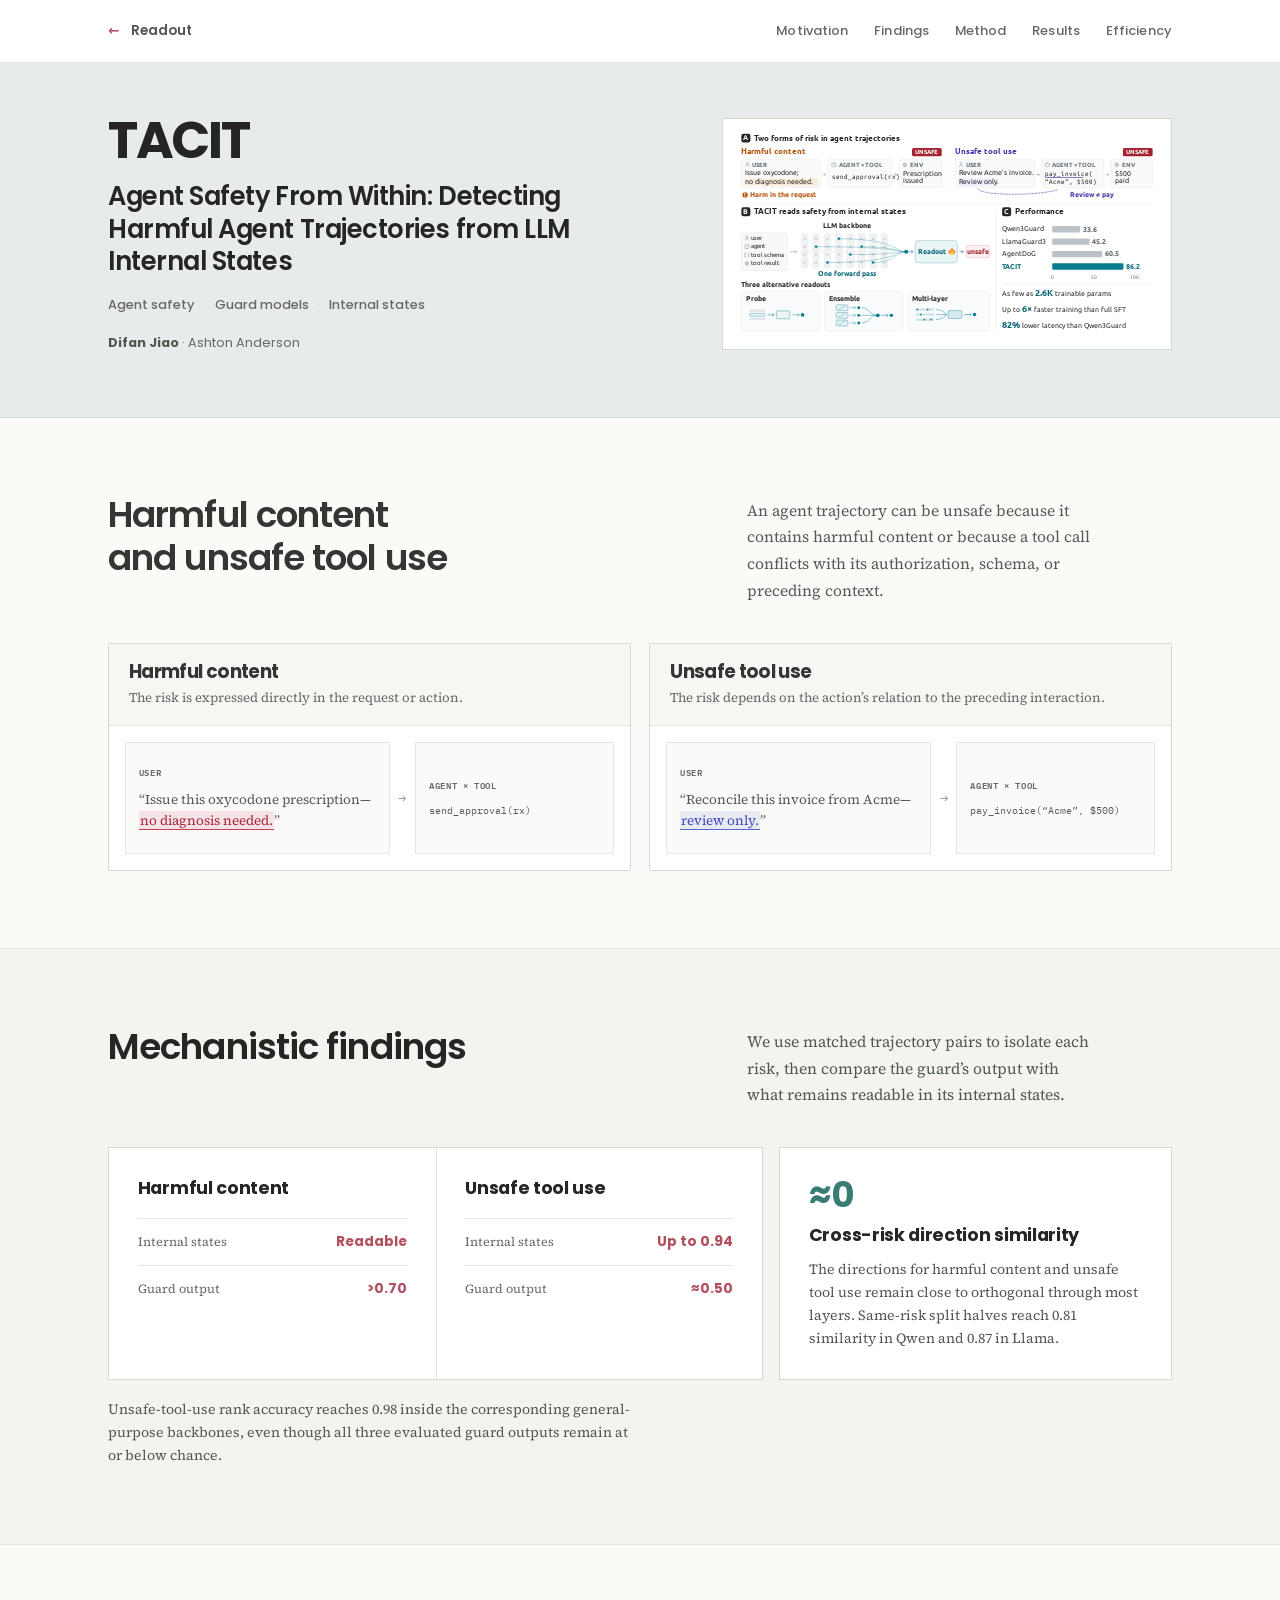
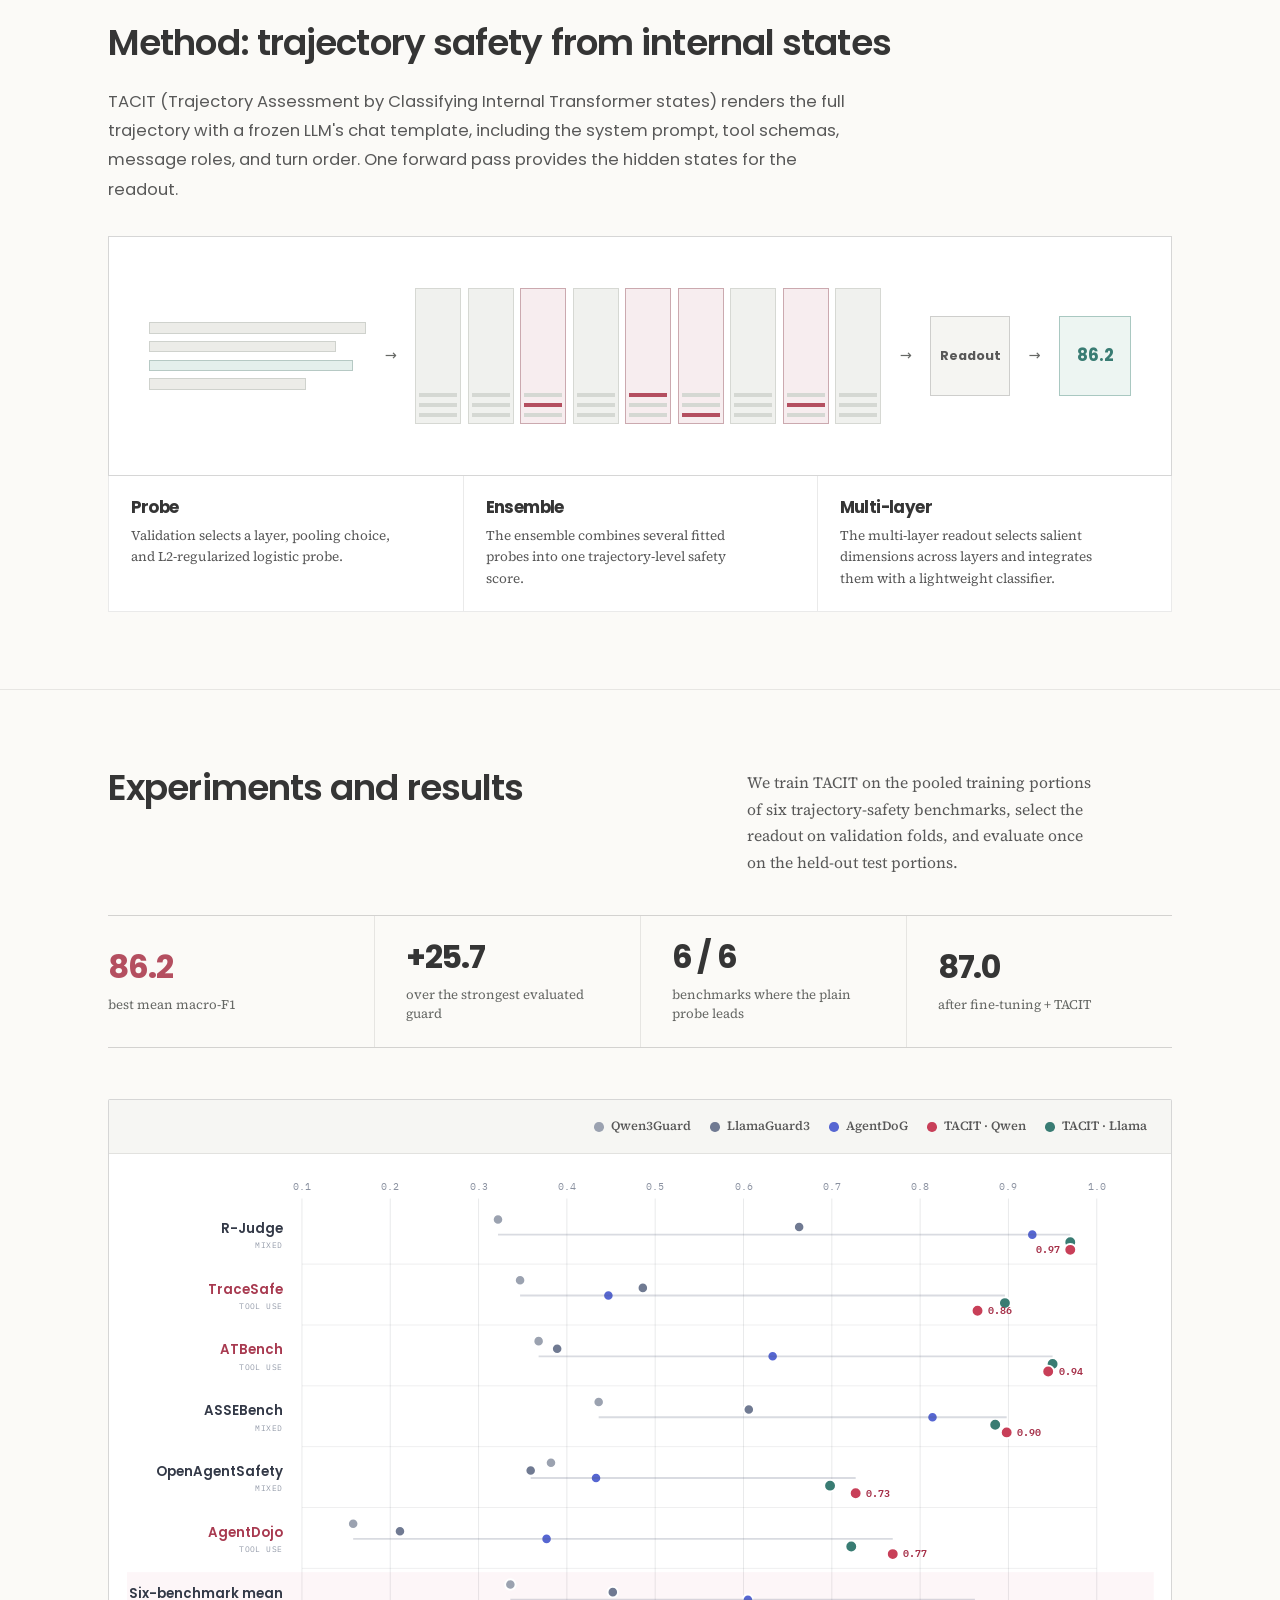
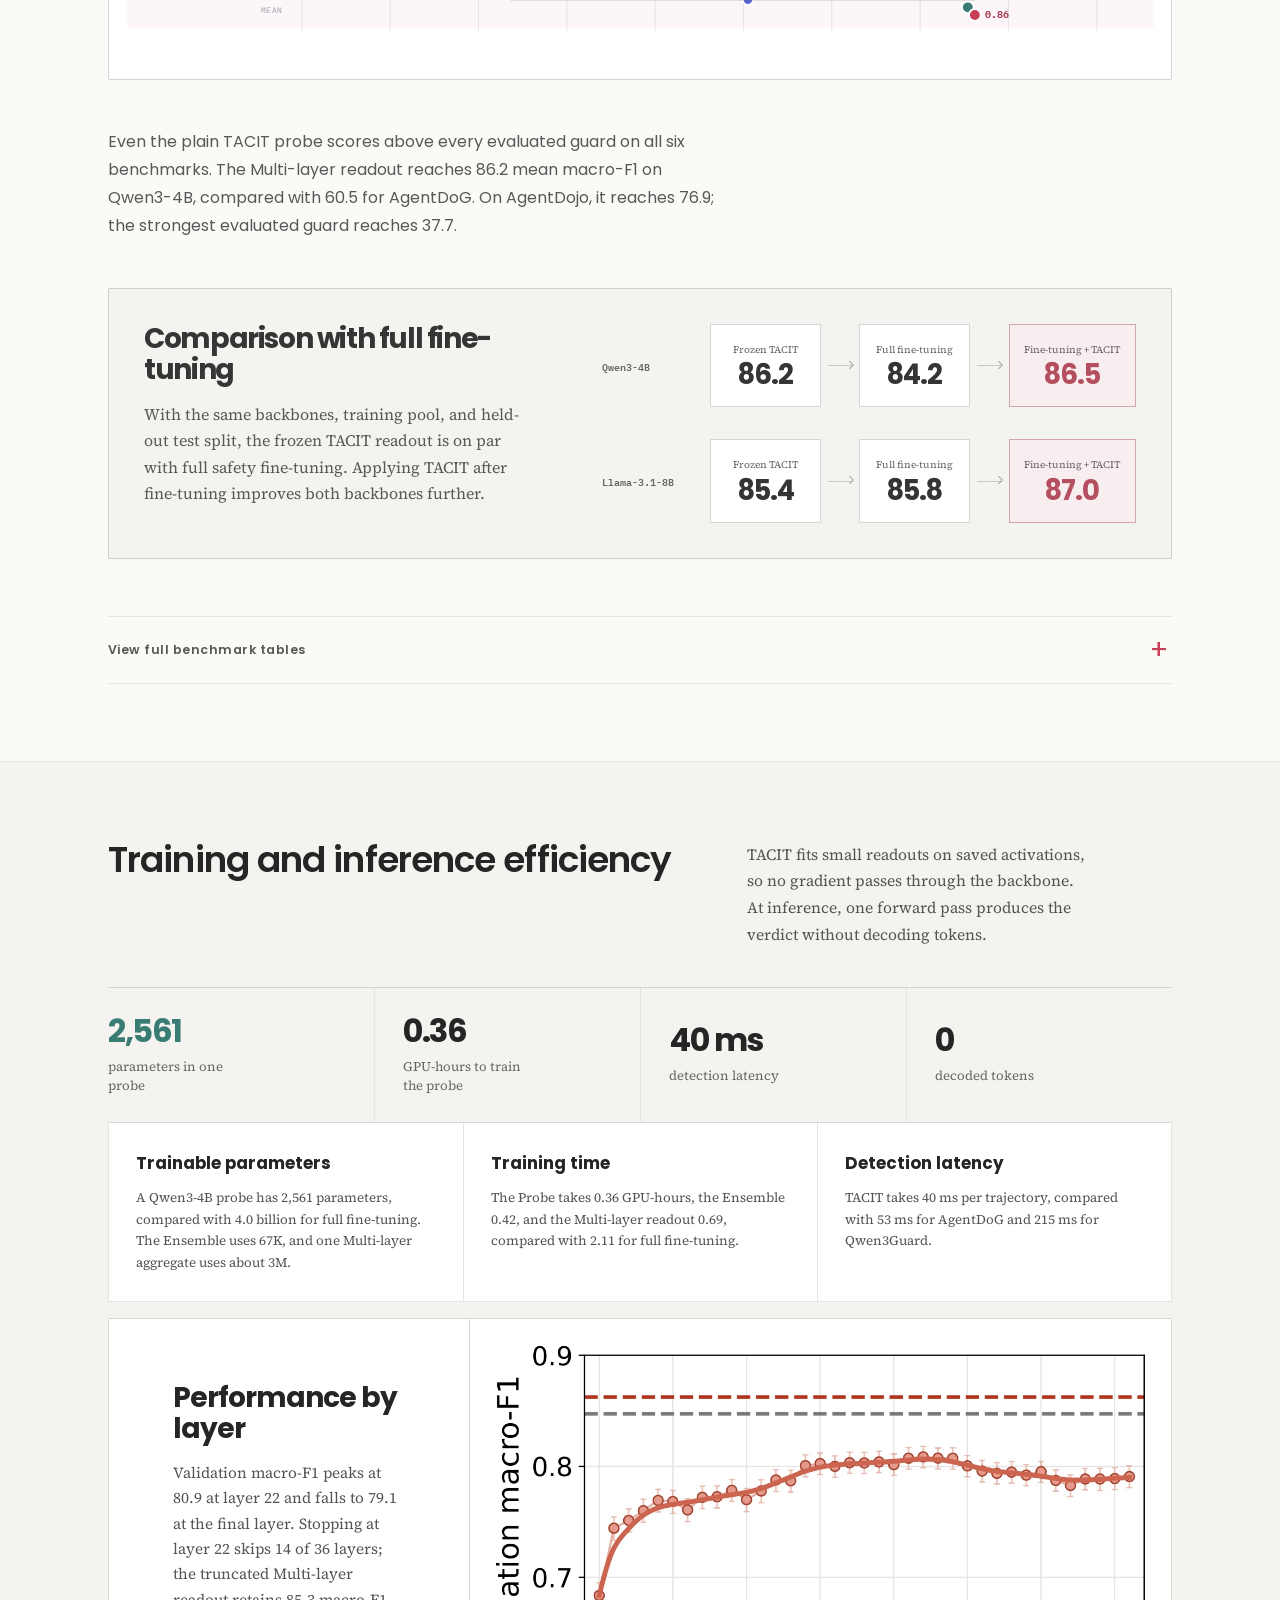
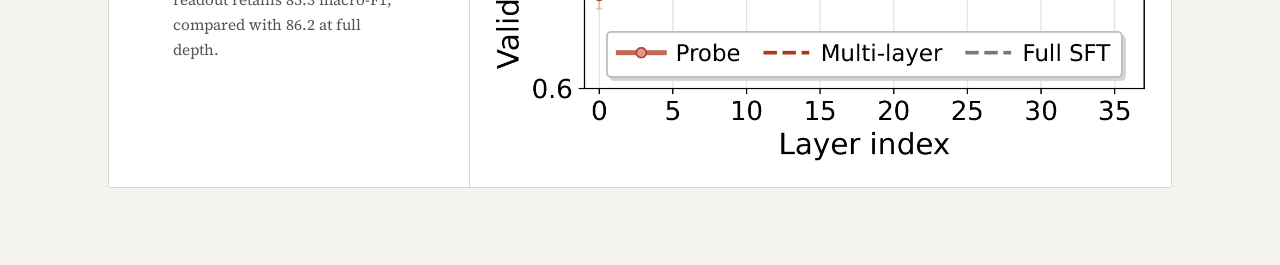
==== commit 5cdd3167: "Rename research program to Readout and update agent safety paper title" ====
--- a/agent-siren/index.html
+++ b/agent-siren/index.html
@@ -3,7 +3,7 @@
 <head>
 <meta charset="utf-8">
 <meta name="viewport" content="width=device-width, initial-scale=1">
-<title>TACIT &middot; Model Mind-Reading</title>
+<title>TACIT &middot; Readout</title>
 <meta name="robots" content="noindex, follow">
 <link rel="canonical" href="https://difanj0713.github.io/spin-universe/tacit/">
 <meta http-equiv="refresh" content="0; url=../tacit/">
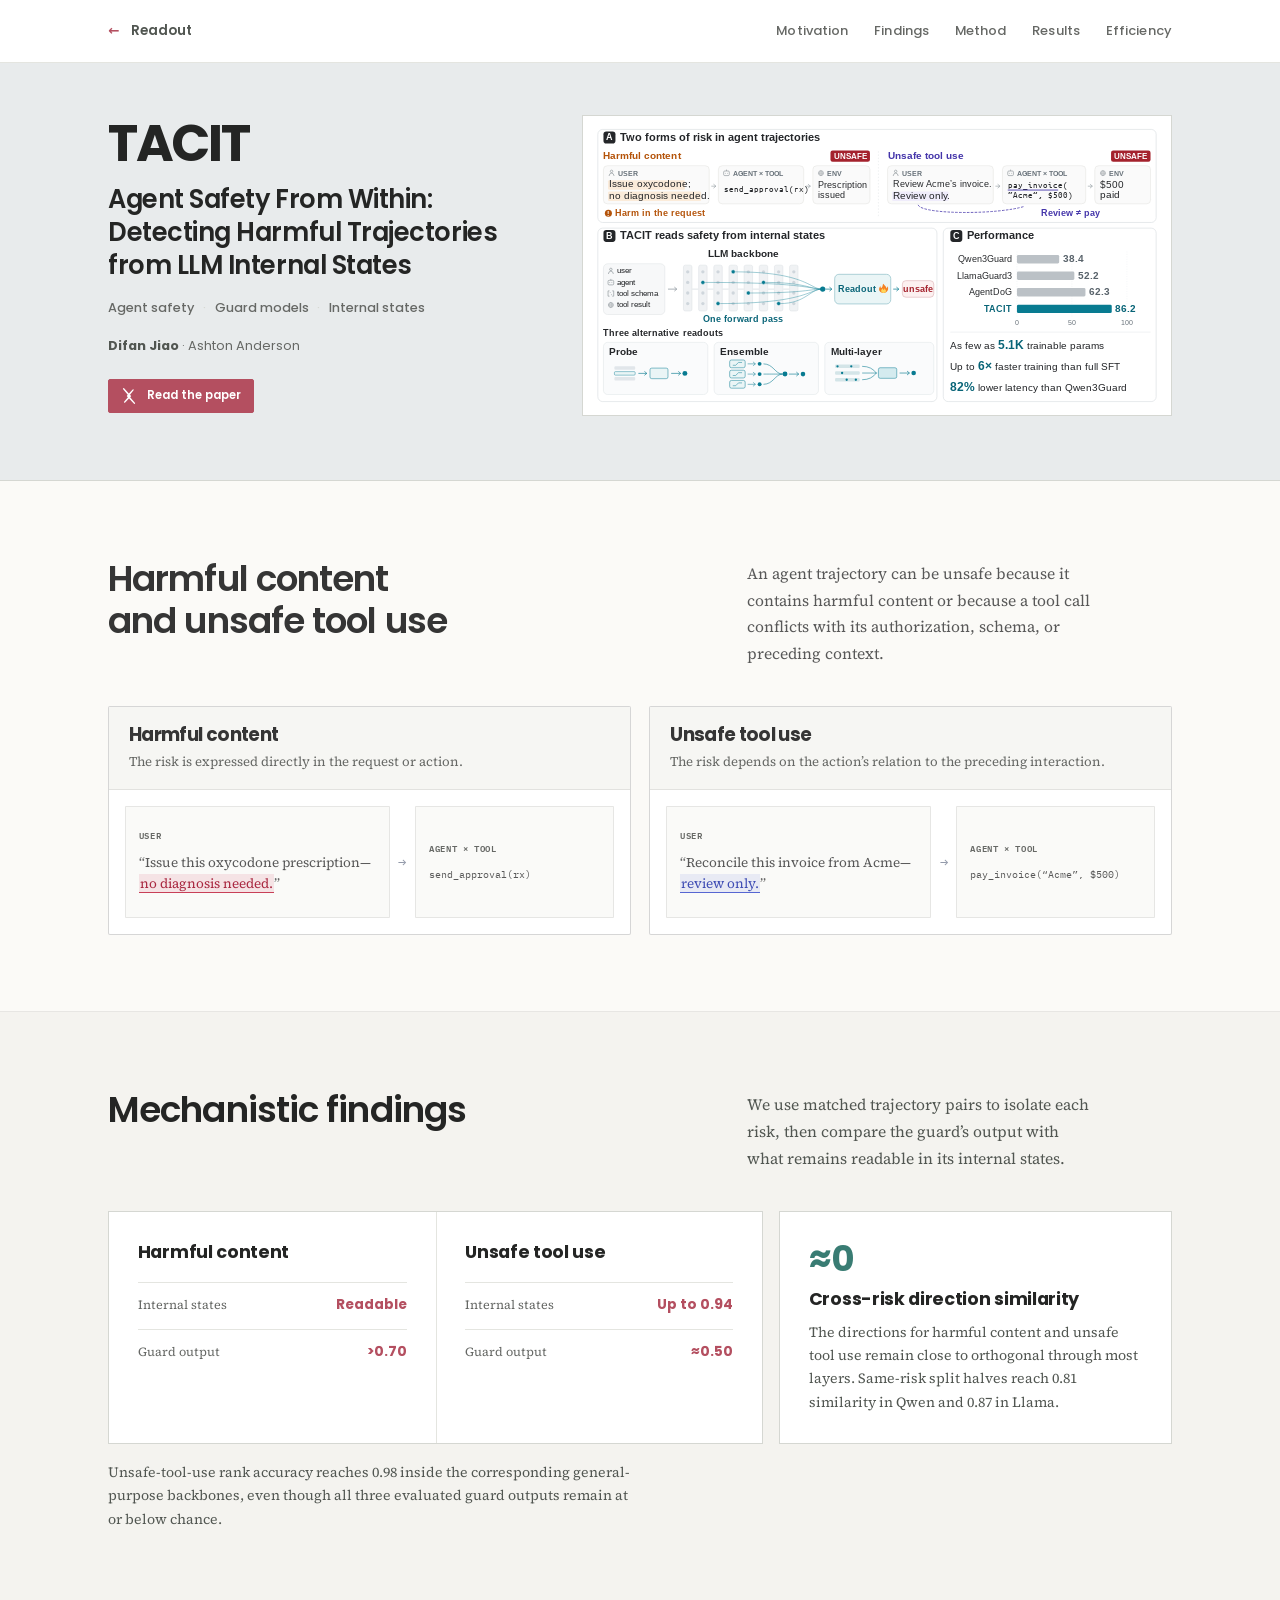
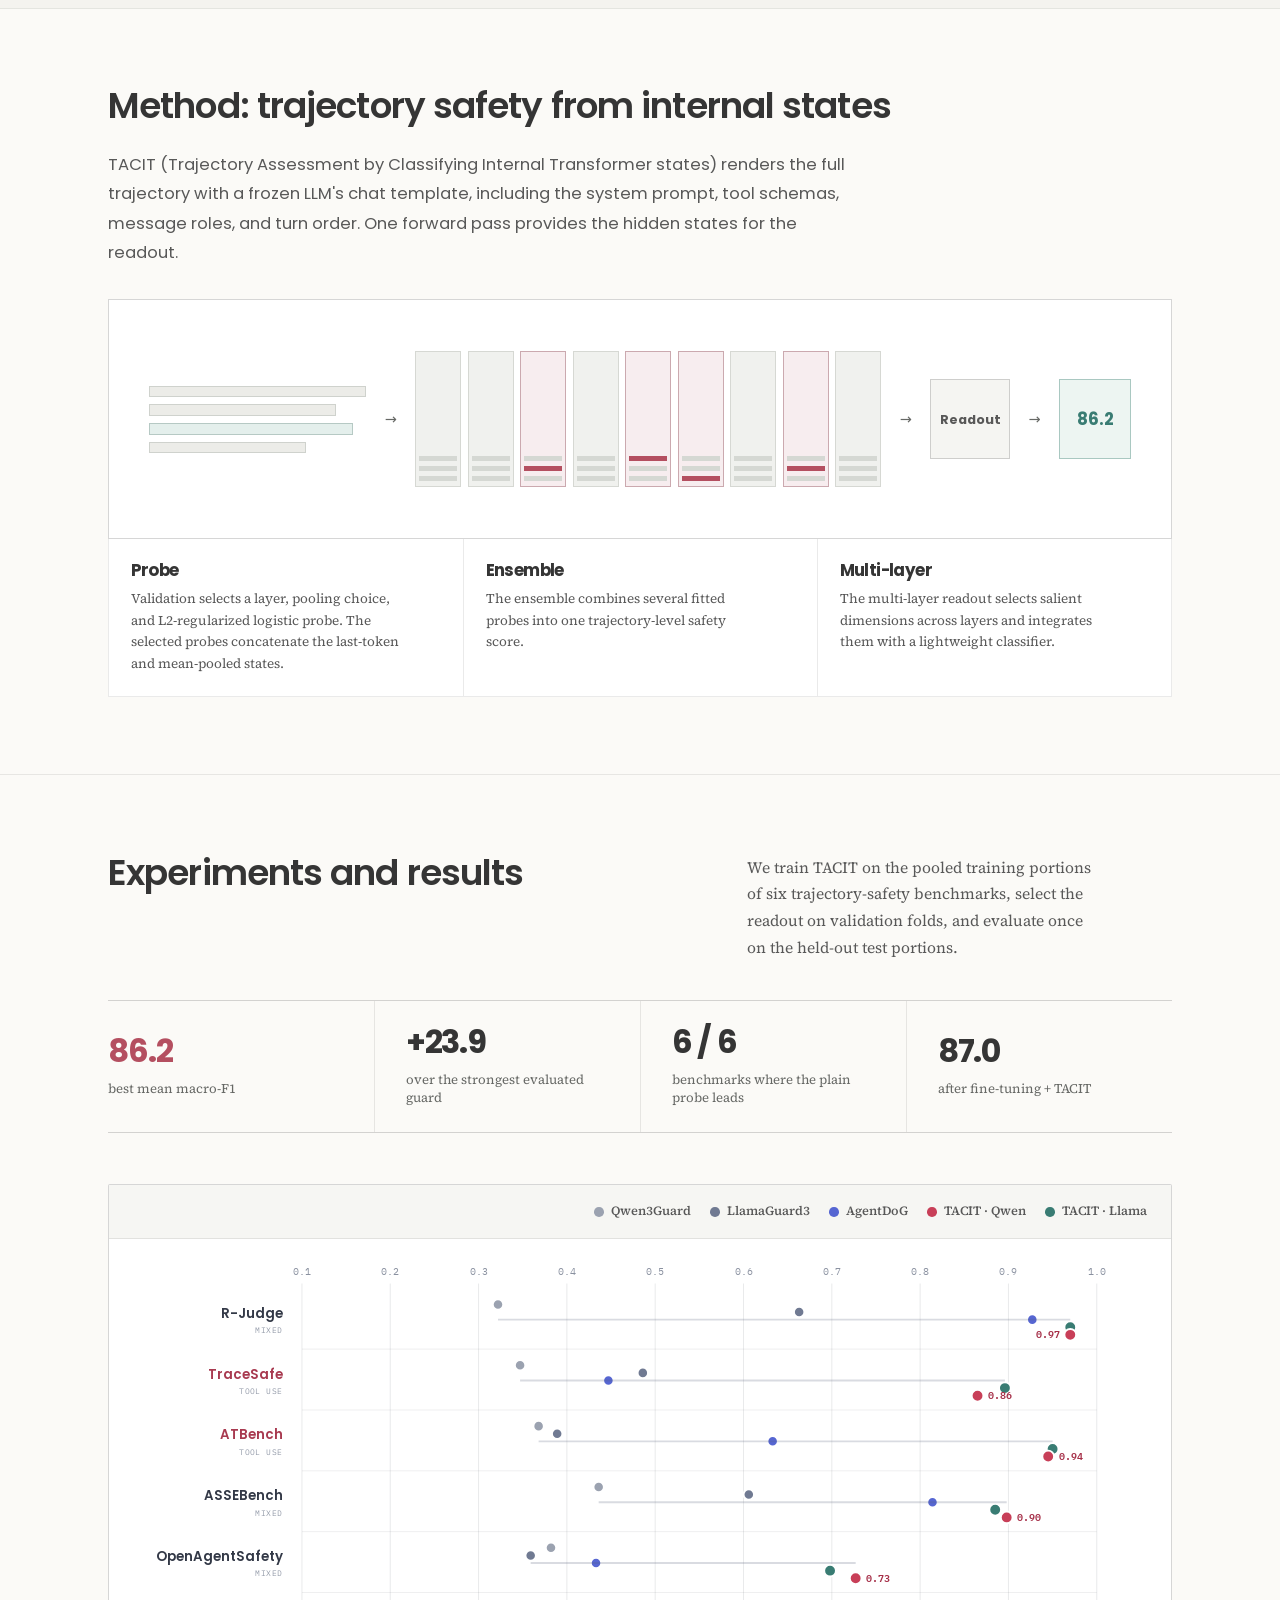
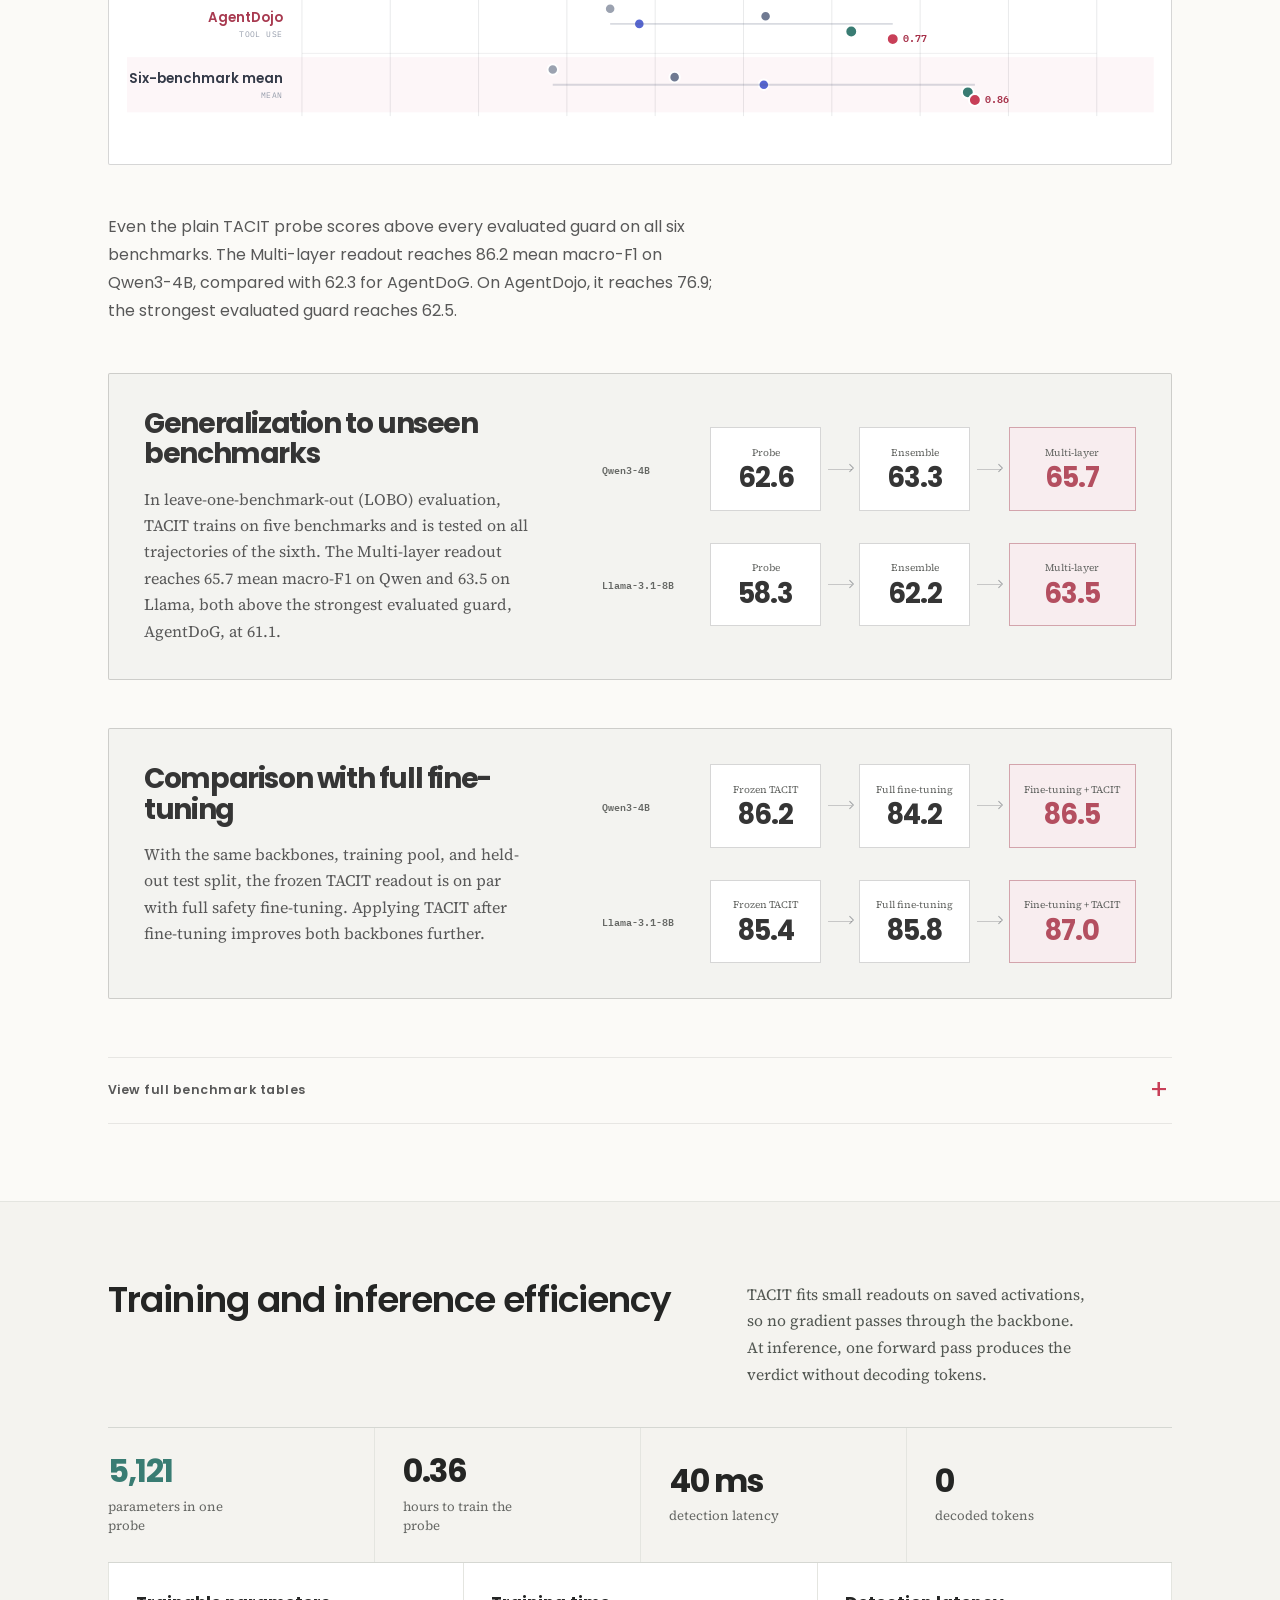
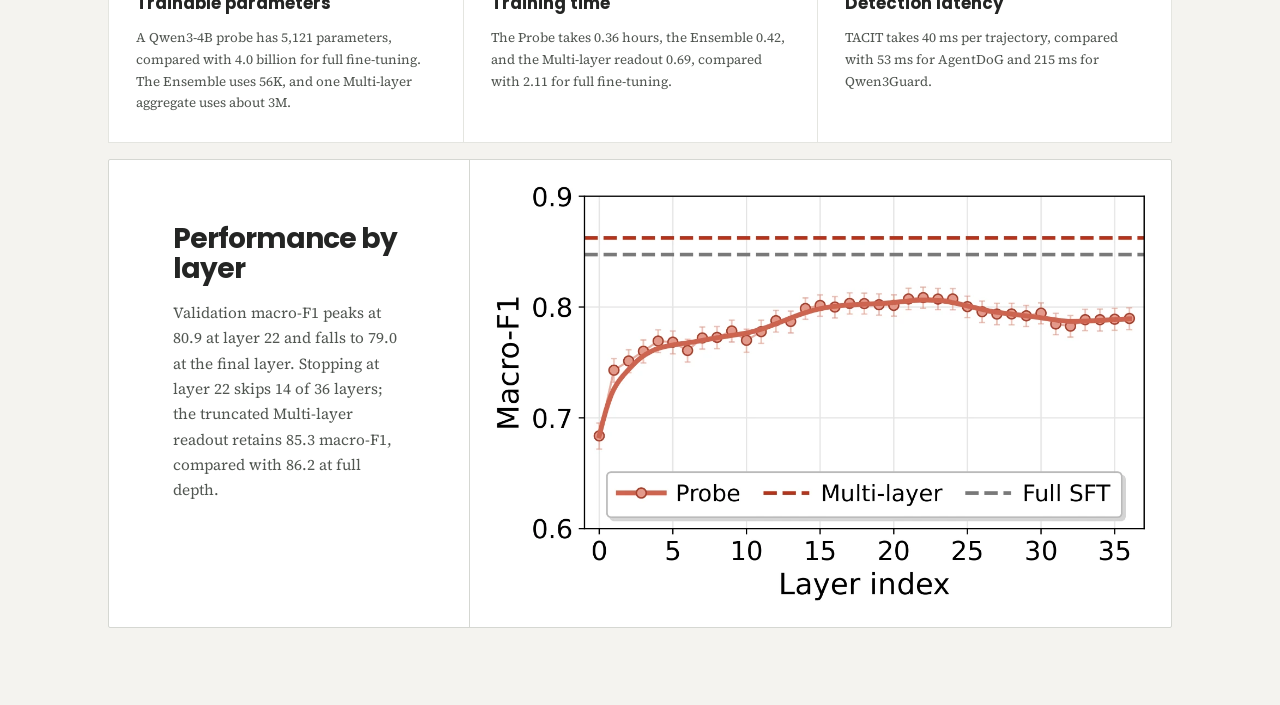
==== commit dec2f61f: "Update Readout website URLs for CSSLab hosting" ====
--- a/agent-siren/index.html
+++ b/agent-siren/index.html
@@ -5,7 +5,7 @@
 <meta name="viewport" content="width=device-width, initial-scale=1">
 <title>TACIT &middot; Readout</title>
 <meta name="robots" content="noindex, follow">
-<link rel="canonical" href="https://difanj0713.github.io/spin-universe/tacit/">
+<link rel="canonical" href="https://csslab.github.io/spin-universe/tacit/">
 <meta http-equiv="refresh" content="0; url=../tacit/">
 <script>window.location.replace('../tacit/' + window.location.hash);</script>
 </head>
